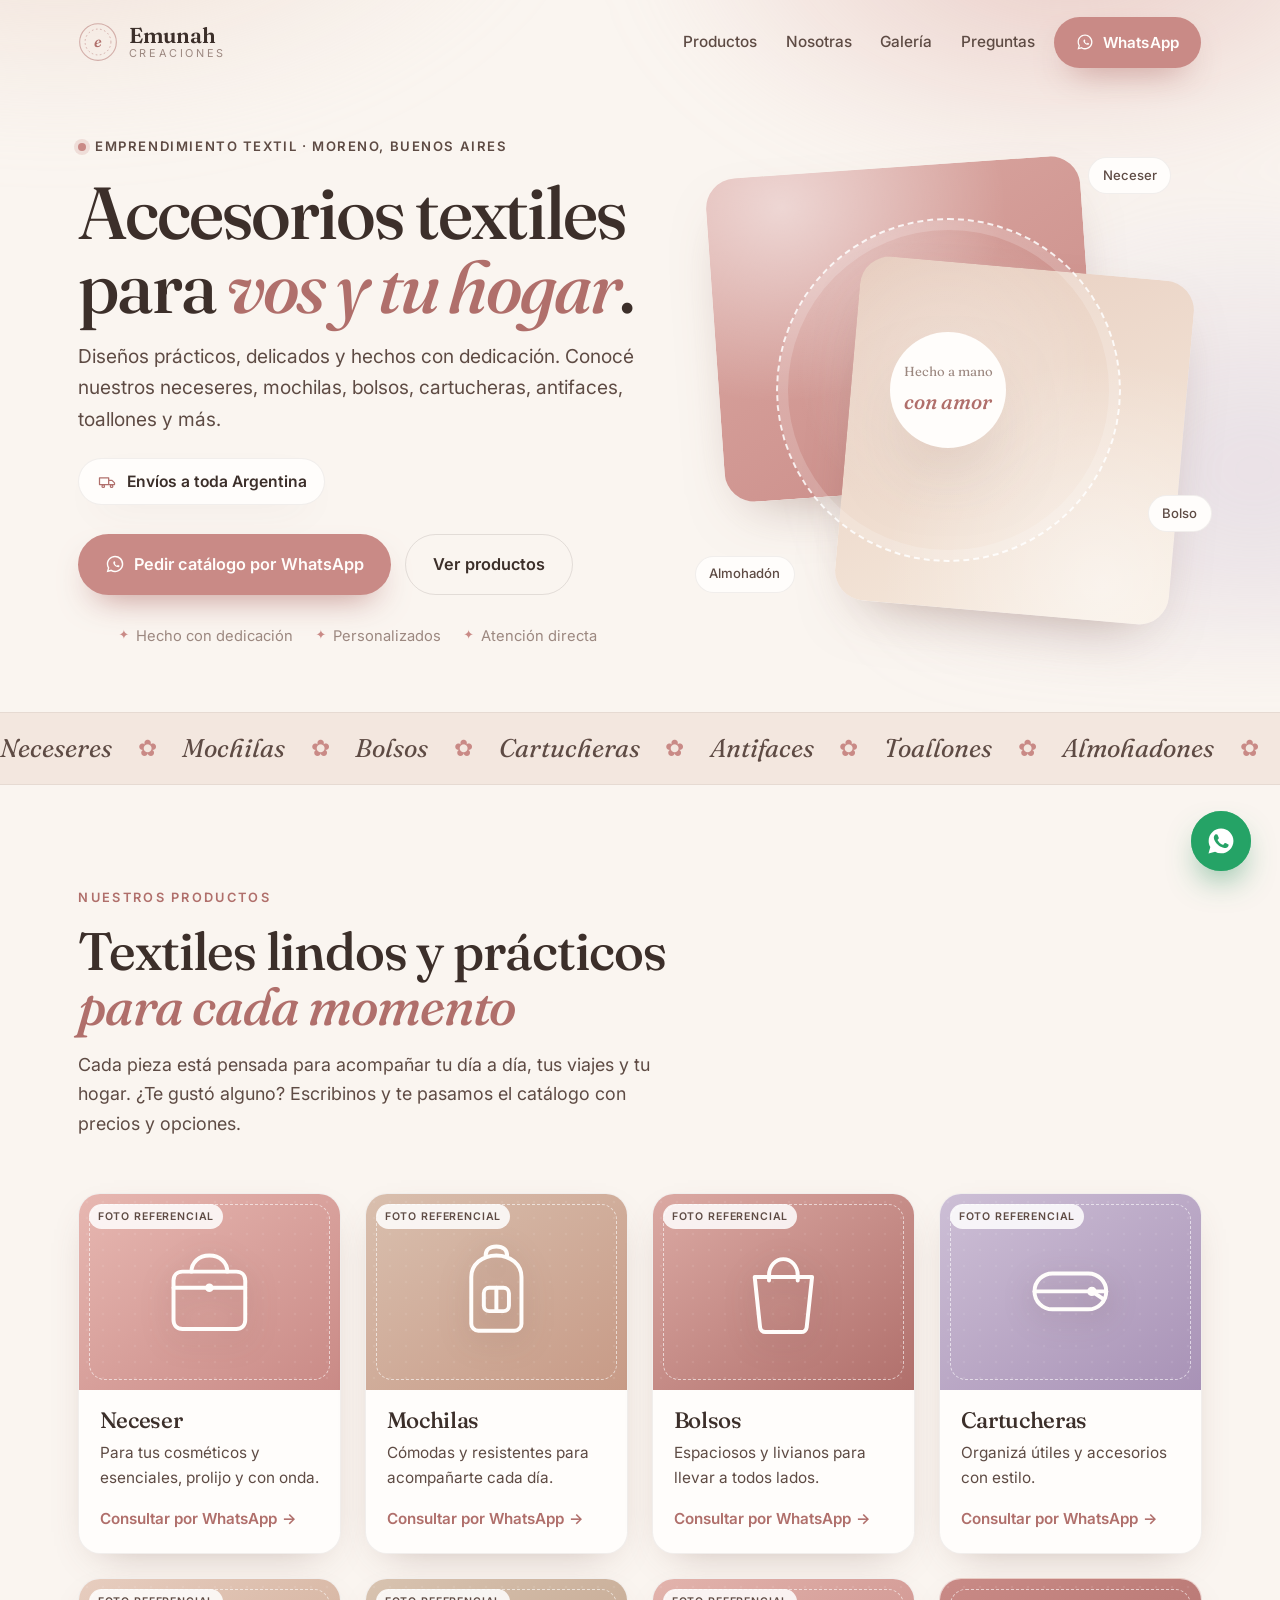
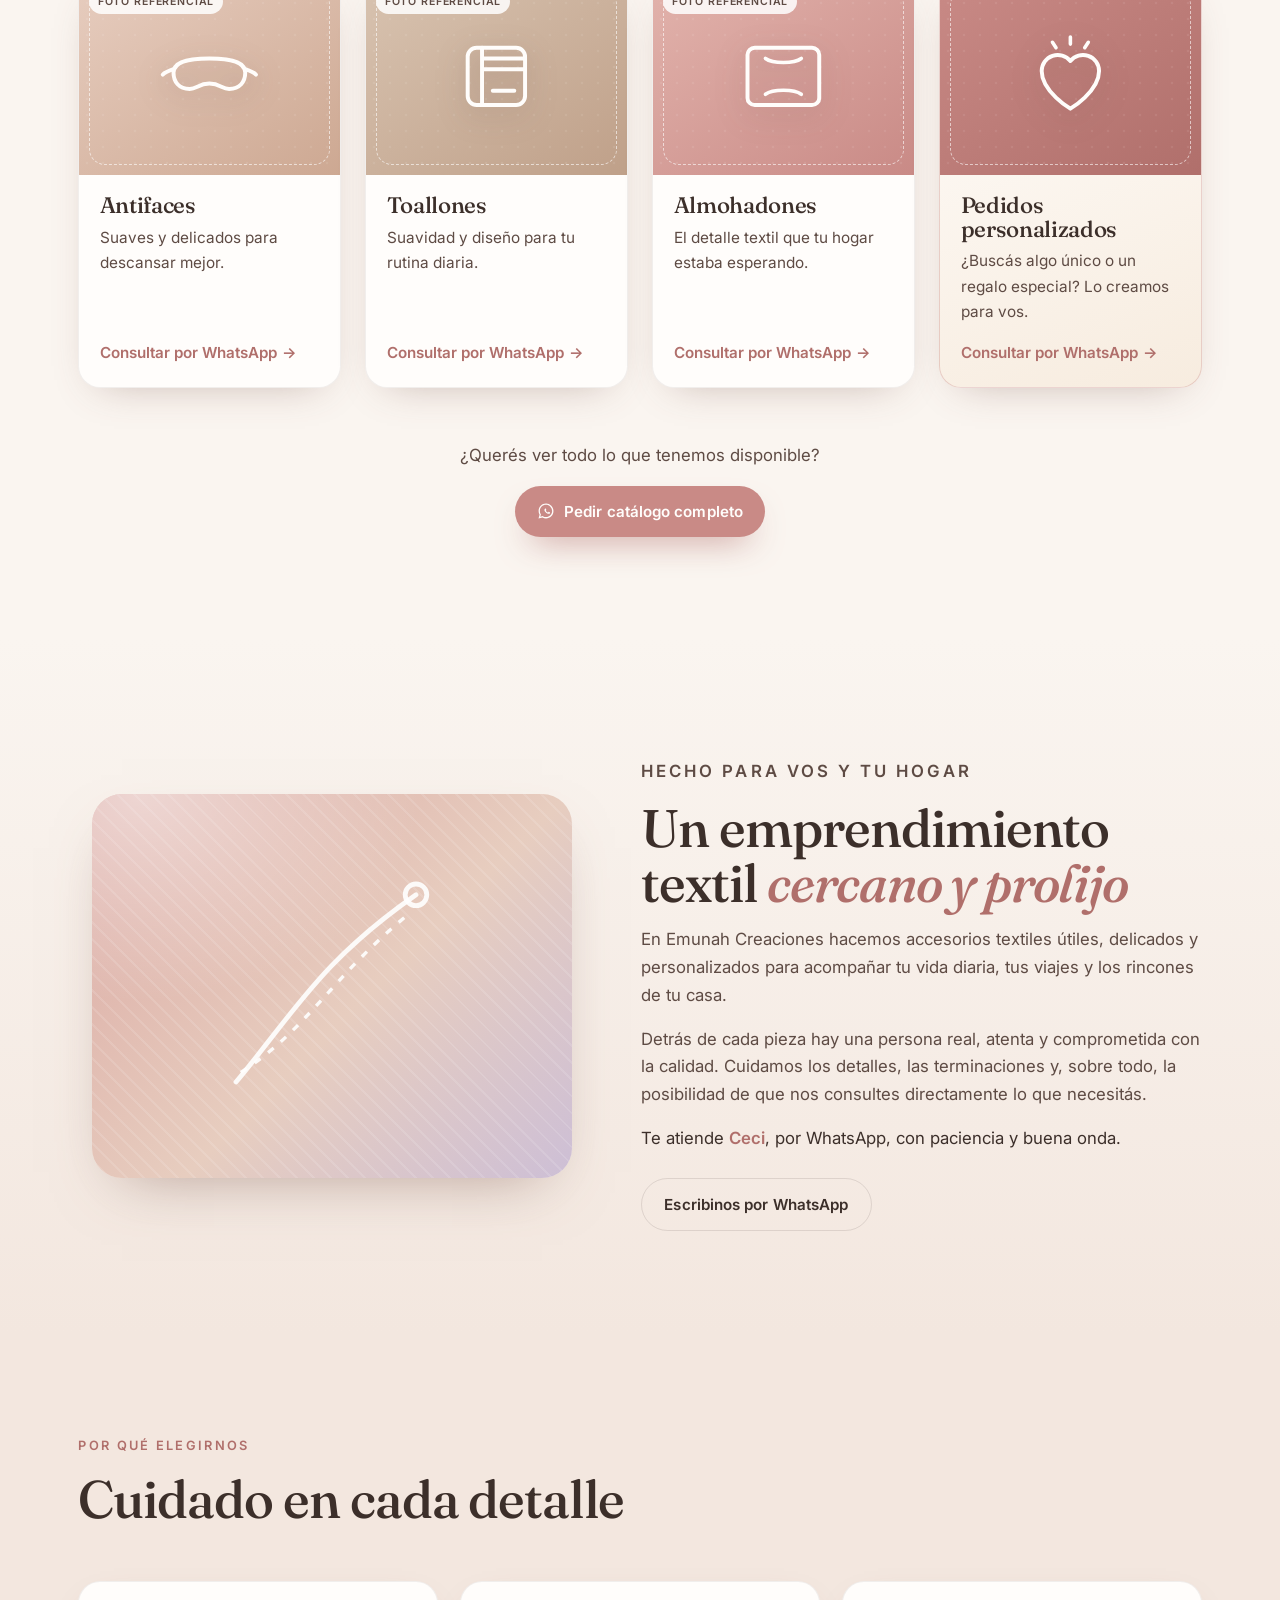
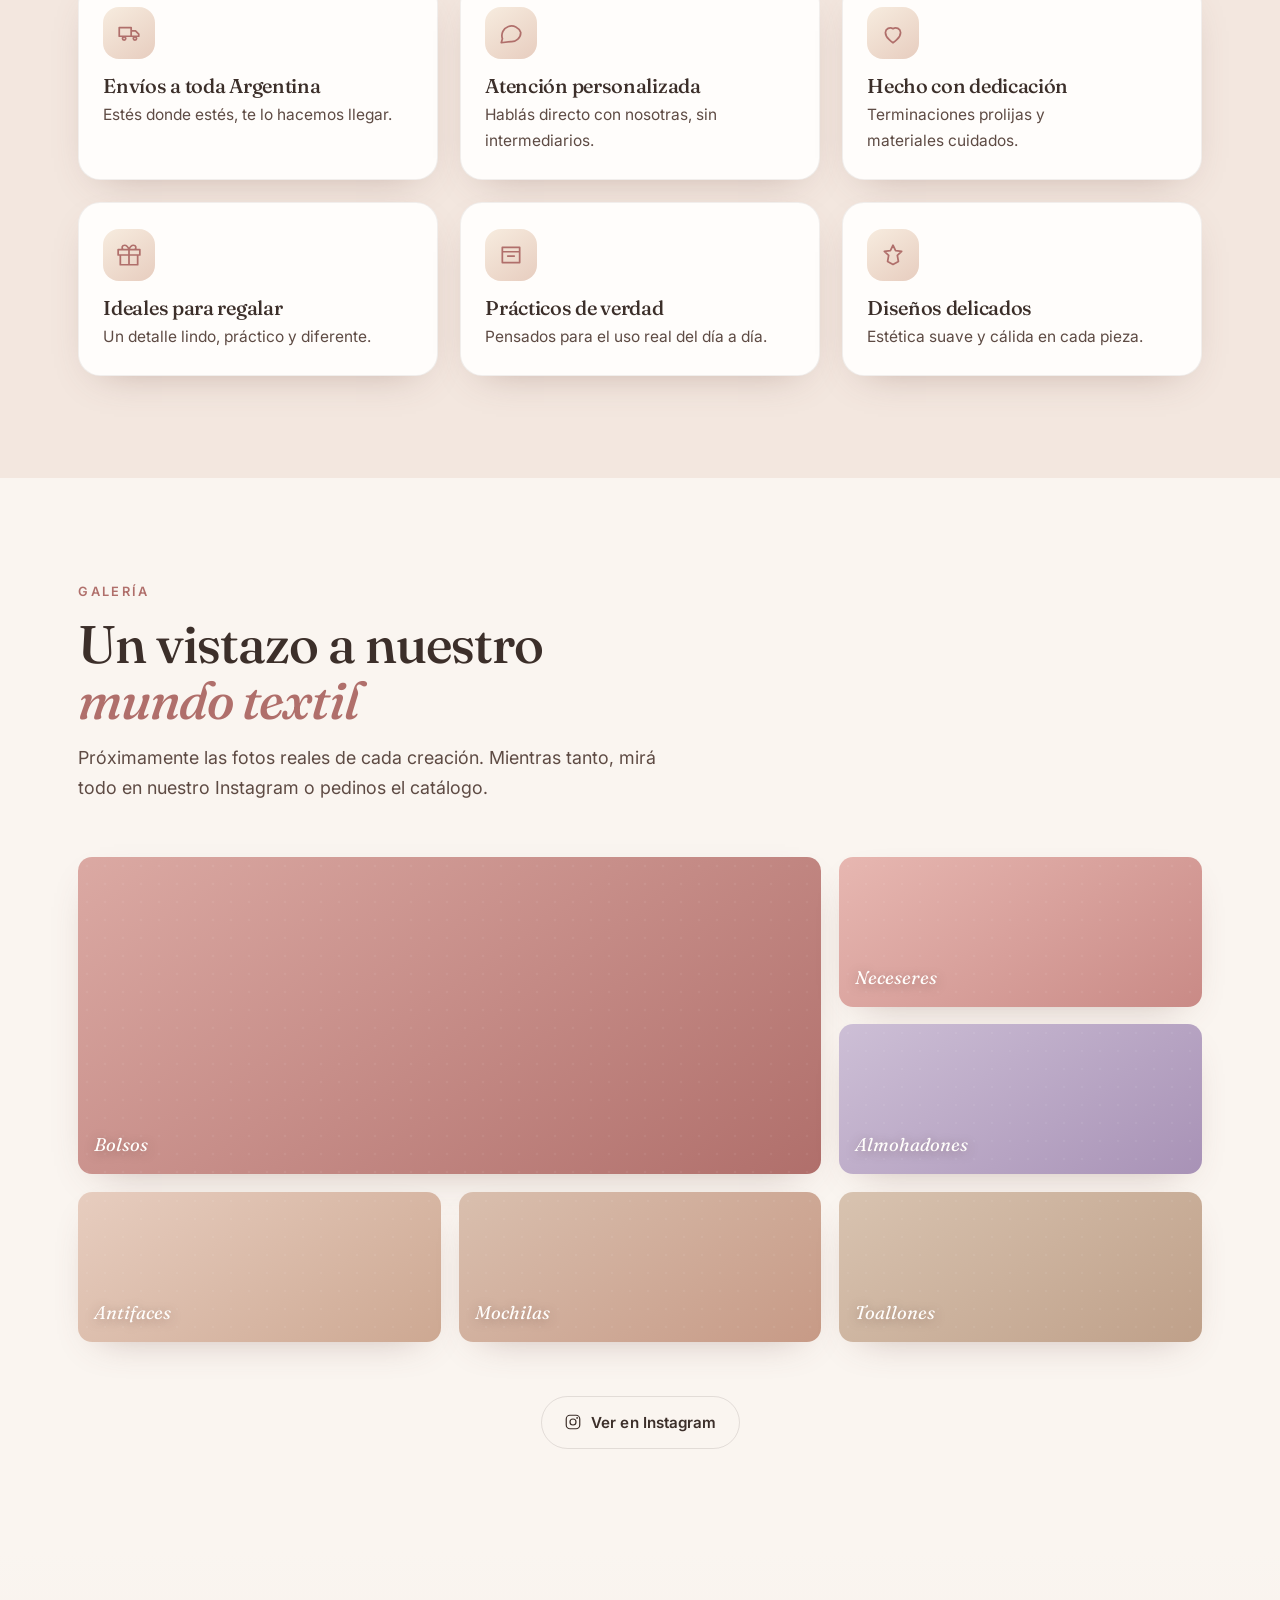
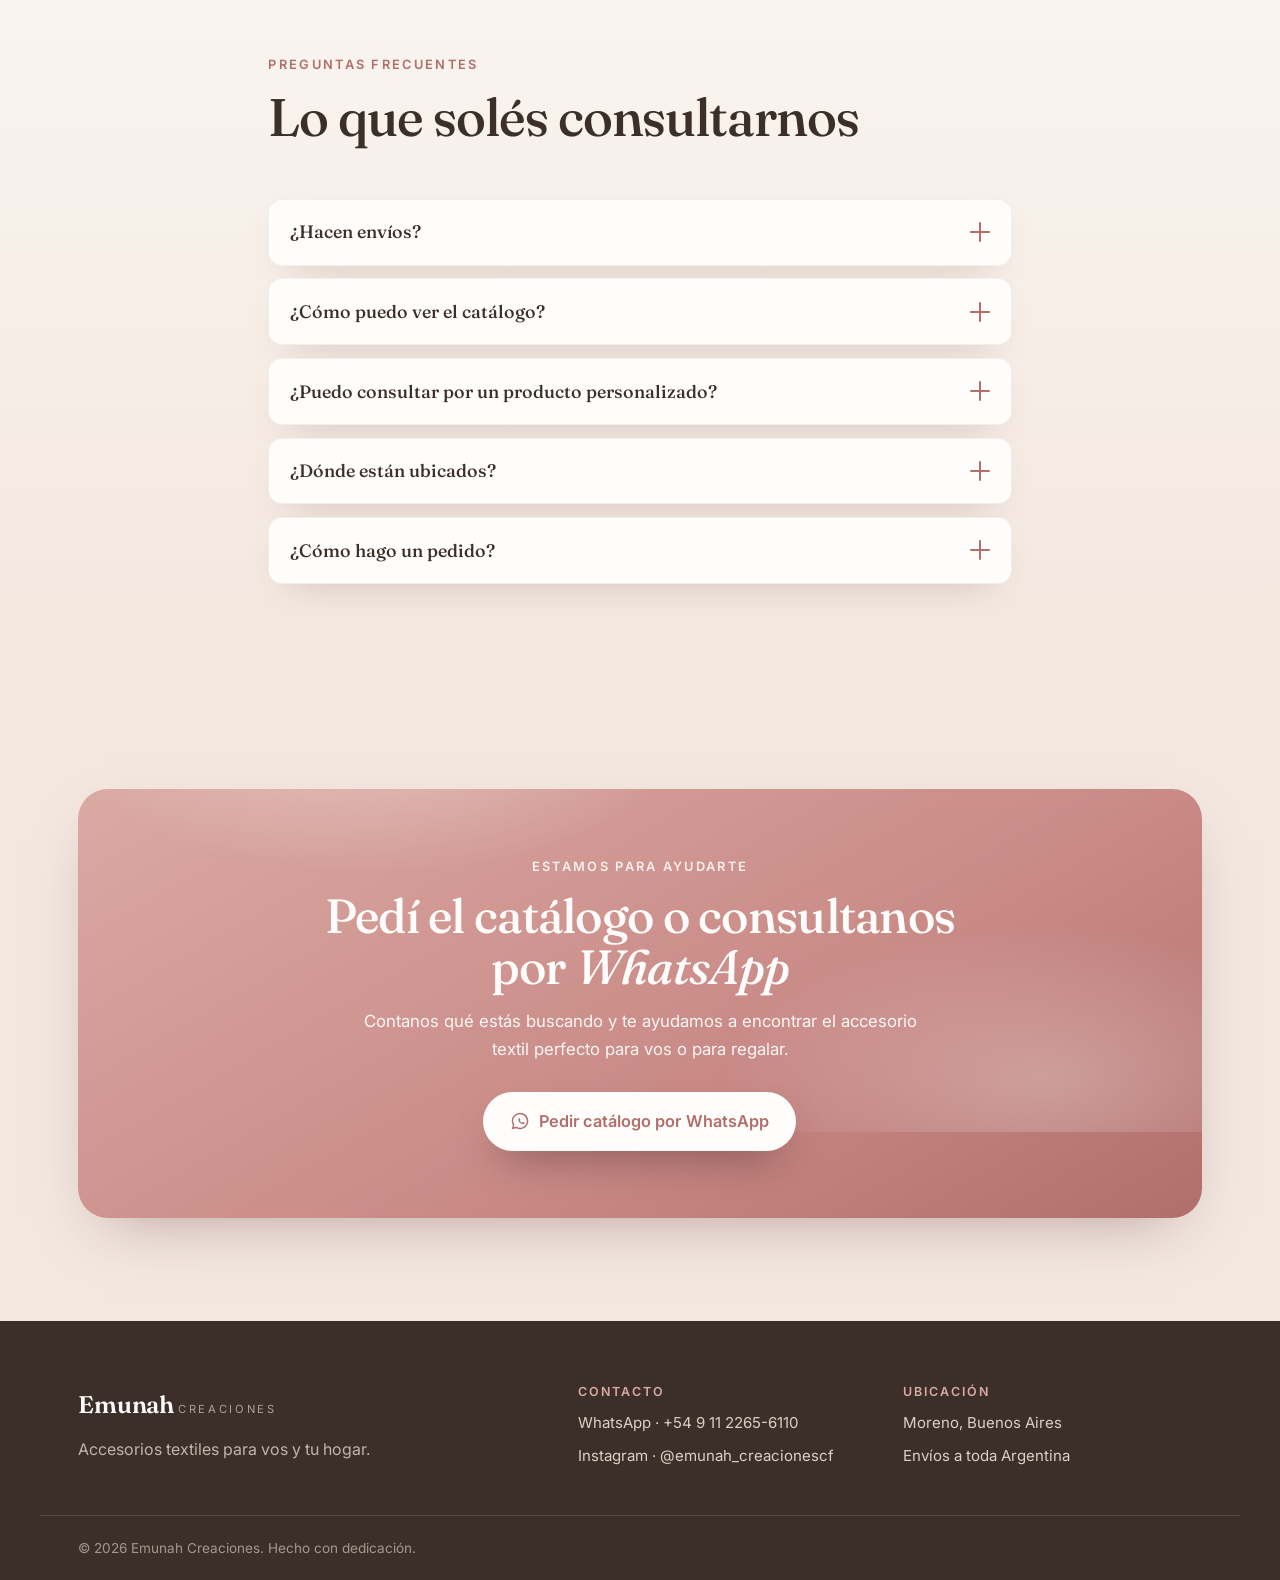
==== index.html @ 2969b976 "Add files via upload" ====
<!doctype html>
<html lang="es-AR">
<head>
  <meta charset="utf-8" />
  <meta name="viewport" content="width=device-width, initial-scale=1" />
  <title>Emunah Creaciones · Accesorios textiles para vos y tu hogar</title>
  <meta name="description" content="Accesorios textiles personalizados: neceser, mochilas, bolsos, cartucheras, antifaces, toallones y almohadones. Hechos con dedicación en Moreno, Buenos Aires. Envíos a toda Argentina. Pedí el catálogo por WhatsApp." />
  <meta name="theme-color" content="#faf5f0" />

  <!-- Open Graph -->
  <meta property="og:type" content="website" />
  <meta property="og:title" content="Emunah Creaciones · Accesorios textiles para vos y tu hogar" />
  <meta property="og:description" content="Productos textiles lindos, prácticos y personalizados. Envíos a toda Argentina. Consultanos por WhatsApp." />
  <meta property="og:locale" content="es_AR" />

  <link rel="icon" href="assets/favicon.svg" type="image/svg+xml" />

  <!-- Fonts -->
  <link rel="preconnect" href="https://fonts.googleapis.com" />
  <link rel="preconnect" href="https://fonts.gstatic.com" crossorigin />
  <link rel="stylesheet" href="https://fonts.googleapis.com/css2?family=Fraunces:ital,opsz,wght@0,9..144,400..600;1,9..144,400..600&family=Inter:wght@300;400;500;600&display=swap" />

  <link rel="stylesheet" href="styles.css?v=20260604" />

  <!-- Datos estructurados para SEO local -->
  <script type="application/ld+json">
  {
    "@context": "https://schema.org",
    "@type": "Store",
    "name": "Emunah Creaciones",
    "description": "Accesorios textiles personalizados: neceser, mochilas, bolsos, cartucheras, antifaces, toallones y almohadones.",
    "areaServed": "Argentina",
    "address": { "@type": "PostalAddress", "addressLocality": "Moreno", "addressRegion": "Buenos Aires", "addressCountry": "AR" },
    "telephone": "+54 9 11 2265-6110",
    "sameAs": ["https://www.instagram.com/emunah_creacionescf/"]
  }
  </script>
</head>
<body>
  <a class="skip-link" href="#productos">Saltar a productos</a>

  <!-- ============================= HEADER ============================= -->
  <header class="site-header" data-header>
    <div class="container header-inner">
      <a class="brand" href="#inicio" aria-label="Emunah Creaciones — inicio">
        <span class="brand-mark" aria-hidden="true">
          <!-- Espacio preparado para el logo. Por ahora, monograma tipográfico. -->
          <svg viewBox="0 0 48 48" width="40" height="40">
            <circle cx="24" cy="24" r="22" fill="none" stroke="currentColor" stroke-width="1.3" opacity="0.5"/>
            <circle cx="24" cy="24" r="15.5" fill="none" stroke="currentColor" stroke-width="0.9" stroke-dasharray="2 3" opacity="0.6"/>
            <text x="24" y="30" text-anchor="middle" font-family="Fraunces, serif" font-style="italic" font-size="19" font-weight="500" fill="currentColor">e</text>
          </svg>
        </span>
        <span class="brand-text">
          <span class="brand-name">Emunah</span>
          <span class="brand-sub">Creaciones</span>
        </span>
      </a>

      <nav class="nav" aria-label="Navegación principal">
        <a href="#productos">Productos</a>
        <a href="#nosotras">Nosotras</a>
        <a href="#galeria">Galería</a>
        <a href="#faq">Preguntas</a>
      </nav>

      <a class="btn btn-primary btn-wa header-cta" href="https://wa.me/5491122656110?text=Hola%20Emunah%2C%20quiero%20consultar%20por%20sus%20productos%20textiles" target="_blank" rel="noopener">
        <svg class="ico-wa" viewBox="0 0 24 24" width="18" height="18" aria-hidden="true"><path fill="currentColor" d="M12.04 2c-5.46 0-9.91 4.45-9.91 9.91 0 1.75.46 3.45 1.32 4.95L2 22l5.25-1.38a9.9 9.9 0 0 0 4.79 1.22h.004c5.46 0 9.91-4.45 9.91-9.91 0-2.65-1.03-5.14-2.9-7.01A9.82 9.82 0 0 0 12.04 2Zm0 1.8c2.17 0 4.21.85 5.75 2.38a8.08 8.08 0 0 1 2.38 5.74c0 4.48-3.65 8.12-8.13 8.12-1.48 0-2.93-.4-4.2-1.15l-.3-.18-3.12.82.83-3.04-.2-.31a8.05 8.05 0 0 1-1.24-4.3c0-4.48 3.64-8.12 8.12-8.12Zm4.7 11.46c.27-.16.46-.5.5-.78.05-.27.05-.5.03-.55-.04-.08-.16-.13-.34-.22-.18-.09-1.07-.53-1.24-.59-.16-.06-.29-.09-.41.09-.12.18-.47.59-.58.71-.1.12-.21.13-.39.04-.18-.09-.76-.28-1.45-.9-.54-.48-.9-1.07-1-1.25-.11-.18-.01-.28.08-.37.08-.08.18-.21.27-.32.09-.11.12-.18.18-.3.06-.12.03-.23-.01-.32-.05-.09-.41-.99-.56-1.36-.15-.36-.3-.31-.41-.31-.11-.01-.23-.01-.36-.01s-.32.05-.5.23c-.17.18-.65.64-.65 1.55 0 .91.67 1.79.76 1.91.09.12 1.31 2 3.18 2.81.44.19.79.3 1.06.39.45.14.85.12 1.17.07.36-.05 1.07-.44 1.22-.86.15-.42.15-.78.11-.86Z"/></svg>
        WhatsApp
      </a>

      <button class="nav-toggle" data-nav-toggle aria-label="Abrir menú" aria-expanded="false" aria-controls="mobile-menu">
        <span></span><span></span><span></span>
      </button>
    </div>

    <!-- Menú mobile -->
    <div class="mobile-menu" id="mobile-menu" data-mobile-menu hidden>
      <nav aria-label="Navegación móvil">
        <a href="#productos">Productos</a>
        <a href="#nosotras">Nosotras</a>
        <a href="#galeria">Galería</a>
        <a href="#faq">Preguntas frecuentes</a>
      </nav>
      <a class="btn btn-primary btn-wa" href="https://wa.me/5491122656110?text=Hola%20Emunah%2C%20quiero%20consultar%20por%20sus%20productos%20textiles" target="_blank" rel="noopener">Pedir catálogo por WhatsApp</a>
    </div>
  </header>

  <main id="inicio">
    <!-- ============================= HERO ============================= -->
    <section class="hero">
      <div class="hero-glow" aria-hidden="true"></div>
      <div class="container hero-inner">
        <div class="hero-copy reveal">
          <p class="kicker"><span class="kicker-dot" aria-hidden="true"></span>Emprendimiento textil · Moreno, Buenos Aires</p>
          <h1 class="hero-title">Accesorios textiles<br>para <em>vos y tu hogar</em>.</h1>
          <p class="hero-sub">Diseños prácticos, delicados y hechos con dedicación. Conocé nuestros neceseres, mochilas, bolsos, cartucheras, antifaces, toallones y más.</p>

          <p class="hero-ship">
            <svg viewBox="0 0 24 24" width="20" height="20" aria-hidden="true"><path fill="none" stroke="currentColor" stroke-width="1.5" stroke-linecap="round" stroke-linejoin="round" d="M3 7h11v8H3zM14 10h4l3 3v2h-7zM7.5 18.5A1.5 1.5 0 1 0 7.5 15.5a1.5 1.5 0 0 0 0 3ZM17.5 18.5a1.5 1.5 0 1 0 0-3 1.5 1.5 0 0 0 0 3Z"/></svg>
            <strong>Envíos a toda Argentina</strong>
          </p>

          <div class="hero-actions">
            <a class="btn btn-primary btn-lg btn-wa" href="https://wa.me/5491122656110?text=Hola%20Emunah%2C%20quiero%20consultar%20por%20sus%20productos%20textiles" target="_blank" rel="noopener">
              <svg class="ico-wa" viewBox="0 0 24 24" width="20" height="20" aria-hidden="true"><path fill="currentColor" d="M12.04 2c-5.46 0-9.91 4.45-9.91 9.91 0 1.75.46 3.45 1.32 4.95L2 22l5.25-1.38a9.9 9.9 0 0 0 4.79 1.22h.004c5.46 0 9.91-4.45 9.91-9.91 0-2.65-1.03-5.14-2.9-7.01A9.82 9.82 0 0 0 12.04 2Zm0 1.8c2.17 0 4.21.85 5.75 2.38a8.08 8.08 0 0 1 2.38 5.74c0 4.48-3.65 8.12-8.13 8.12-1.48 0-2.93-.4-4.2-1.15l-.3-.18-3.12.82.83-3.04-.2-.31a8.05 8.05 0 0 1-1.24-4.3c0-4.48 3.64-8.12 8.12-8.12Zm4.7 11.46c.27-.16.46-.5.5-.78.05-.27.05-.5.03-.55-.04-.08-.16-.13-.34-.22-.18-.09-1.07-.53-1.24-.59-.16-.06-.29-.09-.41.09-.12.18-.47.59-.58.71-.1.12-.21.13-.39.04-.18-.09-.76-.28-1.45-.9-.54-.48-.9-1.07-1-1.25-.11-.18-.01-.28.08-.37.08-.08.18-.21.27-.32.09-.11.12-.18.18-.3.06-.12.03-.23-.01-.32-.05-.09-.41-.99-.56-1.36-.15-.36-.3-.31-.41-.31-.11-.01-.23-.01-.36-.01s-.32.05-.5.23c-.17.18-.65.64-.65 1.55 0 .91.67 1.79.76 1.91.09.12 1.31 2 3.18 2.81.44.19.79.3 1.06.39.45.14.85.12 1.17.07.36-.05 1.07-.44 1.22-.86.15-.42.15-.78.11-.86Z"/></svg>
              Pedir catálogo por WhatsApp
            </a>
            <a class="btn btn-ghost btn-lg" href="#productos">Ver productos</a>
          </div>

          <ul class="hero-trust">
            <li>Hecho con dedicación</li>
            <li>Personalizados</li>
            <li>Atención directa</li>
          </ul>
        </div>

        <!-- Visual del hero: composición decorativa (placeholder elegante) -->
        <div class="hero-art reveal" aria-hidden="true">
          <div class="art-panel art-panel-a"></div>
          <div class="art-panel art-panel-b"></div>
          <div class="art-stitch"></div>
          <div class="art-badge">
            <span>Hecho a mano</span>
            <strong>con amor</strong>
          </div>
          <div class="art-chip chip-1">Neceser</div>
          <div class="art-chip chip-2">Almohadón</div>
          <div class="art-chip chip-3">Bolso</div>
        </div>
      </div>
    </section>

    <!-- ===================== MARQUEE ===================== -->
    <div class="marquee" aria-hidden="true">
      <div class="marquee-track" data-marquee>
        <span>Neceseres</span><span class="sep">✿</span>
        <span>Mochilas</span><span class="sep">✿</span>
        <span>Bolsos</span><span class="sep">✿</span>
        <span>Cartucheras</span><span class="sep">✿</span>
        <span>Antifaces</span><span class="sep">✿</span>
        <span>Toallones</span><span class="sep">✿</span>
        <span>Almohadones</span><span class="sep">✿</span>
        <span>Pedidos personalizados</span><span class="sep">✿</span>
      </div>
    </div>

    <!-- ============================= PRODUCTOS ============================= -->
    <section class="section products" id="productos">
      <div class="container">
        <header class="section-head reveal">
          <p class="eyebrow">Nuestros productos</p>
          <h2 class="section-title">Textiles lindos y prácticos<br><em>para cada momento</em></h2>
          <p class="section-lead">Cada pieza está pensada para acompañar tu día a día, tus viajes y tu hogar. ¿Te gustó alguno? Escribinos y te pasamos el catálogo con precios y opciones.</p>
        </header>

        <div class="product-grid" data-stagger>
          <!-- 1. Neceser -->
          <article class="card product" data-tilt>
            <div class="p-visual" data-variant="1">
              <span class="p-tag">Foto referencial</span>
              <svg class="p-icon" viewBox="0 0 64 64" aria-hidden="true"><path fill="none" stroke="currentColor" stroke-width="2.2" stroke-linecap="round" stroke-linejoin="round" d="M12 26c0-3 2-5 5-5h30c3 0 5 2 5 5v22c0 3-2 5-5 5H17c-3 0-5-2-5-5z"/><path fill="none" stroke="currentColor" stroke-width="2.2" stroke-linecap="round" d="M12 30h40"/><circle cx="32" cy="30" r="2.4" fill="currentColor"/><path fill="none" stroke="currentColor" stroke-width="2.2" stroke-linecap="round" d="M22 21c0-5 4-9 10-9s10 4 10 9"/></svg>
            </div>
            <div class="p-body">
              <h3>Neceser</h3>
              <p>Para tus cosméticos y esenciales, prolijo y con onda.</p>
              <a class="p-link" href="https://wa.me/5491122656110?text=Hola%20Emunah%2C%20quiero%20consultar%20por%20los%20neceseres" target="_blank" rel="noopener">Consultar por WhatsApp <span aria-hidden="true">→</span></a>
            </div>
          </article>

          <!-- 2. Mochilas -->
          <article class="card product" data-tilt>
            <div class="p-visual" data-variant="2">
              <span class="p-tag">Foto referencial</span>
              <svg class="p-icon" viewBox="0 0 64 64" aria-hidden="true"><path fill="none" stroke="currentColor" stroke-width="2.2" stroke-linejoin="round" d="M18 24c0-7 6-12 14-12s14 5 14 12v26a4 4 0 0 1-4 4H22a4 4 0 0 1-4-4z"/><path fill="none" stroke="currentColor" stroke-width="2.2" stroke-linecap="round" d="M26 12c0-3 2-5 6-5s6 2 6 5"/><rect x="25" y="30" width="14" height="13" rx="3" fill="none" stroke="currentColor" stroke-width="2.2"/><path fill="none" stroke="currentColor" stroke-width="2.2" stroke-linecap="round" d="M32 30v13"/></svg>
            </div>
            <div class="p-body">
              <h3>Mochilas</h3>
              <p>Cómodas y resistentes para acompañarte cada día.</p>
              <a class="p-link" href="https://wa.me/5491122656110?text=Hola%20Emunah%2C%20quiero%20consultar%20por%20las%20mochilas" target="_blank" rel="noopener">Consultar por WhatsApp <span aria-hidden="true">→</span></a>
            </div>
          </article>

          <!-- 3. Bolsos -->
          <article class="card product" data-tilt>
            <div class="p-visual" data-variant="3">
              <span class="p-tag">Foto referencial</span>
              <svg class="p-icon" viewBox="0 0 64 64" aria-hidden="true"><path fill="none" stroke="currentColor" stroke-width="2.2" stroke-linejoin="round" d="M16 24h32l-3 28a3 3 0 0 1-3 2.7H22a3 3 0 0 1-3-2.7z"/><path fill="none" stroke="currentColor" stroke-width="2.2" stroke-linecap="round" d="M24 26v-3c0-5 3.6-9 8-9s8 4 8 9v3"/></svg>
            </div>
            <div class="p-body">
              <h3>Bolsos</h3>
              <p>Espaciosos y livianos para llevar a todos lados.</p>
              <a class="p-link" href="https://wa.me/5491122656110?text=Hola%20Emunah%2C%20quiero%20consultar%20por%20los%20bolsos" target="_blank" rel="noopener">Consultar por WhatsApp <span aria-hidden="true">→</span></a>
            </div>
          </article>

          <!-- 4. Cartucheras -->
          <article class="card product" data-tilt>
            <div class="p-visual" data-variant="4">
              <span class="p-tag">Foto referencial</span>
              <svg class="p-icon" viewBox="0 0 64 64" aria-hidden="true"><rect x="12" y="22" width="40" height="20" rx="10" fill="none" stroke="currentColor" stroke-width="2.2"/><path fill="none" stroke="currentColor" stroke-width="2.2" stroke-linecap="round" d="M12 32h40"/><circle cx="44" cy="32" r="2.6" fill="currentColor"/><path fill="none" stroke="currentColor" stroke-width="2.2" stroke-linecap="round" d="M44 32l6 4"/></svg>
            </div>
            <div class="p-body">
              <h3>Cartucheras</h3>
              <p>Organizá útiles y accesorios con estilo.</p>
              <a class="p-link" href="https://wa.me/5491122656110?text=Hola%20Emunah%2C%20quiero%20consultar%20por%20las%20cartucheras" target="_blank" rel="noopener">Consultar por WhatsApp <span aria-hidden="true">→</span></a>
            </div>
          </article>

          <!-- 5. Antifaces -->
          <article class="card product" data-tilt>
            <div class="p-visual" data-variant="5">
              <span class="p-tag">Foto referencial</span>
              <svg class="p-icon" viewBox="0 0 64 64" aria-hidden="true"><path fill="none" stroke="currentColor" stroke-width="2.2" stroke-linejoin="round" d="M12 30c0-5 5-8 20-8s20 3 20 8-3 9-9 9c-4 0-5-3-11-3s-7 3-11 3c-6 0-9-4-9-9z"/><path fill="none" stroke="currentColor" stroke-width="2.2" stroke-linecap="round" d="M12 28c-3 1-5 2-6 3M52 28c3 1 5 2 6 3"/></svg>
            </div>
            <div class="p-body">
              <h3>Antifaces</h3>
              <p>Suaves y delicados para descansar mejor.</p>
              <a class="p-link" href="https://wa.me/5491122656110?text=Hola%20Emunah%2C%20quiero%20consultar%20por%20los%20antifaces" target="_blank" rel="noopener">Consultar por WhatsApp <span aria-hidden="true">→</span></a>
            </div>
          </article>

          <!-- 6. Toallones -->
          <article class="card product" data-tilt>
            <div class="p-visual" data-variant="6">
              <span class="p-tag">Foto referencial</span>
              <svg class="p-icon" viewBox="0 0 64 64" aria-hidden="true"><rect x="16" y="16" width="32" height="32" rx="5" fill="none" stroke="currentColor" stroke-width="2.2"/><path fill="none" stroke="currentColor" stroke-width="2.2" stroke-linecap="round" d="M24 16v32M24 22h24M24 28h24"/><path fill="none" stroke="currentColor" stroke-width="2.2" stroke-linecap="round" d="M30 40h12"/></svg>
            </div>
            <div class="p-body">
              <h3>Toallones</h3>
              <p>Suavidad y diseño para tu rutina diaria.</p>
              <a class="p-link" href="https://wa.me/5491122656110?text=Hola%20Emunah%2C%20quiero%20consultar%20por%20los%20toallones" target="_blank" rel="noopener">Consultar por WhatsApp <span aria-hidden="true">→</span></a>
            </div>
          </article>

          <!-- 7. Almohadones -->
          <article class="card product" data-tilt>
            <div class="p-visual" data-variant="7">
              <span class="p-tag">Foto referencial</span>
              <svg class="p-icon" viewBox="0 0 64 64" aria-hidden="true"><path fill="none" stroke="currentColor" stroke-width="2.2" stroke-linejoin="round" d="M16 16h32a4 4 0 0 1 4 4v24a4 4 0 0 1-4 4H16a4 4 0 0 1-4-4V20a4 4 0 0 1 4-4z"/><path fill="none" stroke="currentColor" stroke-width="2" stroke-linecap="round" d="M22 22c4 3 16 3 20 0M22 42c4-3 16-3 20 0"/></svg>
            </div>
            <div class="p-body">
              <h3>Almohadones</h3>
              <p>El detalle textil que tu hogar estaba esperando.</p>
              <a class="p-link" href="https://wa.me/5491122656110?text=Hola%20Emunah%2C%20quiero%20consultar%20por%20los%20almohadones" target="_blank" rel="noopener">Consultar por WhatsApp <span aria-hidden="true">→</span></a>
            </div>
          </article>

          <!-- 8. Personalizados -->
          <article class="card product card-feature" data-tilt>
            <div class="p-visual" data-variant="8">
              <svg class="p-icon" viewBox="0 0 64 64" aria-hidden="true"><path fill="none" stroke="currentColor" stroke-width="2.2" stroke-linecap="round" stroke-linejoin="round" d="M32 50s-16-9.5-16-21a9 9 0 0 1 16-5.6A9 9 0 0 1 48 29c0 11.5-16 21-16 21z"/><path fill="none" stroke="currentColor" stroke-width="2" stroke-linecap="round" d="M32 14v-4M24 16l-2-3M40 16l2-3"/></svg>
            </div>
            <div class="p-body">
              <h3>Pedidos personalizados</h3>
              <p>¿Buscás algo único o un regalo especial? Lo creamos para vos.</p>
              <a class="p-link" href="https://wa.me/5491122656110?text=Hola%20Emunah%2C%20quiero%20consultar%20por%20un%20pedido%20personalizado" target="_blank" rel="noopener">Consultar por WhatsApp <span aria-hidden="true">→</span></a>
            </div>
          </article>
        </div>

        <div class="section-cta reveal">
          <p>¿Querés ver todo lo que tenemos disponible?</p>
          <a class="btn btn-primary btn-wa" href="https://wa.me/5491122656110?text=Hola%20Emunah%2C%20quiero%20pedir%20el%20cat%C3%A1logo%20completo" target="_blank" rel="noopener">
            <svg class="ico-wa" viewBox="0 0 24 24" width="18" height="18" aria-hidden="true"><path fill="currentColor" d="M12.04 2c-5.46 0-9.91 4.45-9.91 9.91 0 1.75.46 3.45 1.32 4.95L2 22l5.25-1.38a9.9 9.9 0 0 0 4.79 1.22h.004c5.46 0 9.91-4.45 9.91-9.91 0-2.65-1.03-5.14-2.9-7.01A9.82 9.82 0 0 0 12.04 2Zm0 1.8c2.17 0 4.21.85 5.75 2.38a8.08 8.08 0 0 1 2.38 5.74c0 4.48-3.65 8.12-8.13 8.12-1.48 0-2.93-.4-4.2-1.15l-.3-.18-3.12.82.83-3.04-.2-.31a8.05 8.05 0 0 1-1.24-4.3c0-4.48 3.64-8.12 8.12-8.12Zm4.7 11.46c.27-.16.46-.5.5-.78.05-.27.05-.5.03-.55-.04-.08-.16-.13-.34-.22-.18-.09-1.07-.53-1.24-.59-.16-.06-.29-.09-.41.09-.12.18-.47.59-.58.71-.1.12-.21.13-.39.04-.18-.09-.76-.28-1.45-.9-.54-.48-.9-1.07-1-1.25-.11-.18-.01-.28.08-.37.08-.08.18-.21.27-.32.09-.11.12-.18.18-.3.06-.12.03-.23-.01-.32-.05-.09-.41-.99-.56-1.36-.15-.36-.3-.31-.41-.31-.11-.01-.23-.01-.36-.01s-.32.05-.5.23c-.17.18-.65.64-.65 1.55 0 .91.67 1.79.76 1.91.09.12 1.31 2 3.18 2.81.44.19.79.3 1.06.39.45.14.85.12 1.17.07.36-.05 1.07-.44 1.22-.86.15-.42.15-.78.11-.86Z"/></svg>
            Pedir catálogo completo
          </a>
        </div>
      </div>
    </section>

    <!-- ============================= NOSOTRAS ============================= -->
    <section class="section about" id="nosotras">
      <div class="container about-inner">
        <div class="about-art reveal" aria-hidden="true">
          <div class="about-frame">
            <div class="about-fabric"></div>
            <svg class="about-needle" viewBox="0 0 120 120"><path fill="none" stroke="currentColor" stroke-width="2" stroke-linecap="round" d="M20 100 C 45 70, 55 50, 95 22"/><circle cx="95" cy="22" r="4.5" fill="none" stroke="currentColor" stroke-width="2"/><path fill="none" stroke="currentColor" stroke-width="1.4" stroke-dasharray="3 4" d="M22 96 C 50 78, 60 56, 92 30"/></svg>
          </div>
        </div>
        <div class="about-copy reveal">
          <p class="eyebrow">Hecho para vos y tu hogar</p>
          <h2 class="section-title">Un emprendimiento textil <em>cercano y prolijo</em></h2>
          <p>En Emunah Creaciones hacemos accesorios textiles útiles, delicados y personalizados para acompañar tu vida diaria, tus viajes y los rincones de tu casa.</p>
          <p>Detrás de cada pieza hay una persona real, atenta y comprometida con la calidad. Cuidamos los detalles, las terminaciones y, sobre todo, la posibilidad de que nos consultes directamente lo que necesitás.</p>
          <p class="about-sign">Te atiende <strong>Ceci</strong>, por WhatsApp, con paciencia y buena onda.</p>
          <a class="btn btn-ghost btn-wa" href="https://wa.me/5491122656110?text=Hola%20Emunah%2C%20quiero%20hacer%20una%20consulta" target="_blank" rel="noopener">Escribinos por WhatsApp</a>
        </div>
      </div>
    </section>

    <!-- ============================= BENEFICIOS ============================= -->
    <section class="section benefits">
      <div class="container">
        <header class="section-head reveal">
          <p class="eyebrow">Por qué elegirnos</p>
          <h2 class="section-title">Cuidado en cada detalle</h2>
        </header>
        <div class="benefit-grid" data-stagger>
          <div class="benefit reveal">
            <span class="b-ico" aria-hidden="true"><svg viewBox="0 0 24 24" width="26" height="26"><path fill="none" stroke="currentColor" stroke-width="1.6" stroke-linecap="round" stroke-linejoin="round" d="M3 7h11v8H3zM14 10h4l3 3v2h-7zM7.5 18.5A1.5 1.5 0 1 0 7.5 15.5a1.5 1.5 0 0 0 0 3ZM17.5 18.5a1.5 1.5 0 1 0 0-3 1.5 1.5 0 0 0 0 3Z"/></svg></span>
            <h3>Envíos a toda Argentina</h3>
            <p>Estés donde estés, te lo hacemos llegar.</p>
          </div>
          <div class="benefit reveal">
            <span class="b-ico" aria-hidden="true"><svg viewBox="0 0 24 24" width="26" height="26"><path fill="none" stroke="currentColor" stroke-width="1.6" stroke-linecap="round" stroke-linejoin="round" d="M21 11.5a8.4 8.4 0 0 1-9 8.4L3 21l1.1-3.6A8.5 8.5 0 1 1 21 11.5z"/></svg></span>
            <h3>Atención personalizada</h3>
            <p>Hablás directo con nosotras, sin intermediarios.</p>
          </div>
          <div class="benefit reveal">
            <span class="b-ico" aria-hidden="true"><svg viewBox="0 0 24 24" width="26" height="26"><path fill="none" stroke="currentColor" stroke-width="1.6" stroke-linecap="round" stroke-linejoin="round" d="M12 21s-7-4.3-7-9.5A4.5 4.5 0 0 1 12 8a4.5 4.5 0 0 1 7 3.5C19 16.7 12 21 12 21z"/></svg></span>
            <h3>Hecho con dedicación</h3>
            <p>Terminaciones prolijas y materiales cuidados.</p>
          </div>
          <div class="benefit reveal">
            <span class="b-ico" aria-hidden="true"><svg viewBox="0 0 24 24" width="26" height="26"><path fill="none" stroke="currentColor" stroke-width="1.6" stroke-linecap="round" stroke-linejoin="round" d="M20 12v9H4v-9M2 7h20v5H2zM12 21V7M12 7S10.5 3 8 3 5 5.5 6.5 7M12 7s1.5-4 4-4 3 2.5 1.5 4"/></svg></span>
            <h3>Ideales para regalar</h3>
            <p>Un detalle lindo, práctico y diferente.</p>
          </div>
          <div class="benefit reveal">
            <span class="b-ico" aria-hidden="true"><svg viewBox="0 0 24 24" width="26" height="26"><path fill="none" stroke="currentColor" stroke-width="1.6" stroke-linecap="round" stroke-linejoin="round" d="M4 5h16v14H4zM4 9h16M9 13h6"/></svg></span>
            <h3>Prácticos de verdad</h3>
            <p>Pensados para el uso real del día a día.</p>
          </div>
          <div class="benefit reveal">
            <span class="b-ico" aria-hidden="true"><svg viewBox="0 0 24 24" width="26" height="26"><path fill="none" stroke="currentColor" stroke-width="1.6" stroke-linecap="round" stroke-linejoin="round" d="M12 3l2.4 5 5.6.6-4 3.8 1 5.6L12 20.7 7 18l1-5.6-4-3.8 5.6-.6z"/></svg></span>
            <h3>Diseños delicados</h3>
            <p>Estética suave y cálida en cada pieza.</p>
          </div>
        </div>
      </div>
    </section>

    <!-- ============================= GALERÍA ============================= -->
    <section class="section gallery" id="galeria">
      <div class="container">
        <header class="section-head reveal">
          <p class="eyebrow">Galería</p>
          <h2 class="section-title">Un vistazo a nuestro <em>mundo textil</em></h2>
          <p class="section-lead">Próximamente las fotos reales de cada creación. Mientras tanto, mirá todo en nuestro Instagram o pedinos el catálogo.</p>
        </header>
        <div class="gallery-grid" data-stagger aria-hidden="true">
          <div class="g-item g-a reveal" data-variant="3"><span>Bolsos</span></div>
          <div class="g-item g-b reveal" data-variant="1"><span>Neceseres</span></div>
          <div class="g-item g-c reveal" data-variant="7"><span>Almohadones</span></div>
          <div class="g-item g-d reveal" data-variant="5"><span>Antifaces</span></div>
          <div class="g-item g-e reveal" data-variant="2"><span>Mochilas</span></div>
          <div class="g-item g-f reveal" data-variant="6"><span>Toallones</span></div>
        </div>
        <div class="section-cta reveal">
          <a class="btn btn-ghost" href="https://www.instagram.com/emunah_creacionescf/" target="_blank" rel="noopener">
            <svg viewBox="0 0 24 24" width="18" height="18" aria-hidden="true"><rect x="3" y="3" width="18" height="18" rx="5" fill="none" stroke="currentColor" stroke-width="1.6"/><circle cx="12" cy="12" r="4" fill="none" stroke="currentColor" stroke-width="1.6"/><circle cx="17.5" cy="6.5" r="1.2" fill="currentColor"/></svg>
            Ver en Instagram
          </a>
        </div>
      </div>
    </section>

    <!-- ============================= FAQ ============================= -->
    <section class="section faq" id="faq">
      <div class="container faq-inner">
        <header class="section-head reveal">
          <p class="eyebrow">Preguntas frecuentes</p>
          <h2 class="section-title">Lo que solés consultarnos</h2>
        </header>
        <div class="faq-list reveal" data-faq>
          <details class="faq-item">
            <summary><span>¿Hacen envíos?</span><span class="faq-mark" aria-hidden="true"></span></summary>
            <div class="faq-answer"><p>Sí, hacemos envíos a toda Argentina. Escribinos por WhatsApp y coordinamos el envío hasta tu domicilio.</p></div>
          </details>
          <details class="faq-item">
            <summary><span>¿Cómo puedo ver el catálogo?</span><span class="faq-mark" aria-hidden="true"></span></summary>
            <div class="faq-answer"><p>Podés pedirlo directamente por WhatsApp y te lo enviamos con los productos disponibles, opciones y precios.</p></div>
          </details>
          <details class="faq-item">
            <summary><span>¿Puedo consultar por un producto personalizado?</span><span class="faq-mark" aria-hidden="true"></span></summary>
            <div class="faq-answer"><p>¡Sí! Podés escribirnos por WhatsApp para consultar disponibilidad, colores y opciones. Nos encanta crear pedidos especiales.</p></div>
          </details>
          <details class="faq-item">
            <summary><span>¿Dónde están ubicados?</span><span class="faq-mark" aria-hidden="true"></span></summary>
            <div class="faq-answer"><p>Estamos en Moreno, Buenos Aires. Trabajamos principalmente con envíos, así que no necesitás acercarte: te lo mandamos a donde estés.</p></div>
          </details>
          <details class="faq-item">
            <summary><span>¿Cómo hago un pedido?</span><span class="faq-mark" aria-hidden="true"></span></summary>
            <div class="faq-answer"><p>Muy fácil: tocá el botón de WhatsApp y escribinos por el producto que te interesa. Te ayudamos a elegir y coordinamos todo por ahí.</p></div>
          </details>
        </div>
      </div>
    </section>

    <!-- ============================= CTA FINAL ============================= -->
    <section class="section final-cta">
      <div class="container">
        <div class="cta-card reveal">
          <div class="cta-glow" aria-hidden="true"></div>
          <p class="eyebrow">Estamos para ayudarte</p>
          <h2 class="cta-title">Pedí el catálogo o consultanos<br>por <em>WhatsApp</em></h2>
          <p class="cta-sub">Contanos qué estás buscando y te ayudamos a encontrar el accesorio textil perfecto para vos o para regalar.</p>
          <a class="btn btn-primary btn-lg btn-wa" href="https://wa.me/5491122656110?text=Hola%20Emunah%2C%20quiero%20consultar%20por%20sus%20productos%20textiles" target="_blank" rel="noopener">
            <svg class="ico-wa" viewBox="0 0 24 24" width="20" height="20" aria-hidden="true"><path fill="currentColor" d="M12.04 2c-5.46 0-9.91 4.45-9.91 9.91 0 1.75.46 3.45 1.32 4.95L2 22l5.25-1.38a9.9 9.9 0 0 0 4.79 1.22h.004c5.46 0 9.91-4.45 9.91-9.91 0-2.65-1.03-5.14-2.9-7.01A9.82 9.82 0 0 0 12.04 2Zm0 1.8c2.17 0 4.21.85 5.75 2.38a8.08 8.08 0 0 1 2.38 5.74c0 4.48-3.65 8.12-8.13 8.12-1.48 0-2.93-.4-4.2-1.15l-.3-.18-3.12.82.83-3.04-.2-.31a8.05 8.05 0 0 1-1.24-4.3c0-4.48 3.64-8.12 8.12-8.12Zm4.7 11.46c.27-.16.46-.5.5-.78.05-.27.05-.5.03-.55-.04-.08-.16-.13-.34-.22-.18-.09-1.07-.53-1.24-.59-.16-.06-.29-.09-.41.09-.12.18-.47.59-.58.71-.1.12-.21.13-.39.04-.18-.09-.76-.28-1.45-.9-.54-.48-.9-1.07-1-1.25-.11-.18-.01-.28.08-.37.08-.08.18-.21.27-.32.09-.11.12-.18.18-.3.06-.12.03-.23-.01-.32-.05-.09-.41-.99-.56-1.36-.15-.36-.3-.31-.41-.31-.11-.01-.23-.01-.36-.01s-.32.05-.5.23c-.17.18-.65.64-.65 1.55 0 .91.67 1.79.76 1.91.09.12 1.31 2 3.18 2.81.44.19.79.3 1.06.39.45.14.85.12 1.17.07.36-.05 1.07-.44 1.22-.86.15-.42.15-.78.11-.86Z"/></svg>
            Pedir catálogo por WhatsApp
          </a>
        </div>
      </div>
    </section>
  </main>

  <!-- ============================= FOOTER ============================= -->
  <footer class="site-footer">
    <div class="container footer-inner">
      <div class="footer-brand">
        <span class="brand-name">Emunah</span> <span class="brand-sub">Creaciones</span>
        <p class="footer-tag">Accesorios textiles para vos y tu hogar.</p>
      </div>
      <div class="footer-cols">
        <div class="footer-col">
          <h4>Contacto</h4>
          <a class="footer-link" href="https://wa.me/5491122656110?text=Hola%20Emunah%2C%20quiero%20consultar%20por%20sus%20productos%20textiles" target="_blank" rel="noopener">WhatsApp · +54 9 11 2265-6110</a>
          <a class="footer-link" href="https://www.instagram.com/emunah_creacionescf/" target="_blank" rel="noopener">Instagram · @emunah_creacionescf</a>
        </div>
        <div class="footer-col">
          <h4>Ubicación</h4>
          <p class="footer-link">Moreno, Buenos Aires</p>
          <p class="footer-link">Envíos a toda Argentina</p>
        </div>
      </div>
    </div>
    <div class="container footer-bottom">
      <p>© <span data-year>2026</span> Emunah Creaciones. Hecho con dedicación.</p>
    </div>
  </footer>

  <!-- ============================= WHATSAPP FLOTANTE ============================= -->
  <a class="wa-float" href="https://wa.me/5491122656110?text=Hola%20Emunah%2C%20quiero%20consultar%20por%20sus%20productos%20textiles" target="_blank" rel="noopener" aria-label="Consultar por WhatsApp">
    <span class="wa-float-ring" aria-hidden="true"></span>
    <svg viewBox="0 0 24 24" width="30" height="30" aria-hidden="true"><path fill="currentColor" d="M12.04 2c-5.46 0-9.91 4.45-9.91 9.91 0 1.75.46 3.45 1.32 4.95L2 22l5.25-1.38a9.9 9.9 0 0 0 4.79 1.22h.004c5.46 0 9.91-4.45 9.91-9.91 0-2.65-1.03-5.14-2.9-7.01A9.82 9.82 0 0 0 12.04 2Zm5.79 14.18c-.24.69-1.41 1.32-1.95 1.4-.5.07-1.13.1-1.83-.11-.42-.13-.96-.31-1.65-.61-2.9-1.25-4.8-4.17-4.94-4.36-.15-.19-1.19-1.58-1.19-3.01 0-1.43.75-2.14 1.02-2.43.27-.29.58-.36.78-.36.19 0 .39 0 .56.01.18.01.42-.07.66.5.24.59.83 2.02.9 2.17.07.15.12.32.02.51-.1.19-.15.31-.29.48-.15.17-.31.39-.44.52-.15.15-.3.31-.13.6.17.29.76 1.25 1.62 2.02 1.12.99 2.06 1.3 2.35 1.45.29.15.46.12.63-.07.17-.19.73-.85.92-1.14.19-.29.39-.24.66-.14.27.1 1.69.8 1.98.94.29.15.48.22.55.34.07.12.07.69-.17 1.38Z"/></svg>
  </a>

  <!-- Scripts -->
  <script defer src="lib/gsap.min.js"></script>
  <script defer src="lib/ScrollTrigger.min.js"></script>
  <script defer src="lib/manifest.js"></script>
  <script defer src="main.js?v=20260604"></script>
</body>
</html>
---- styles.css ----
/* =============================================================
   EMUNAH CREACIONES — Editorial Light Cream (paleta rosa/nude)
   ============================================================= */

/* =============================================================
   1. Tokens
   ============================================================= */
:root {
  /* Fondos cálidos */
  --bg:        #faf5f0;   /* blanco cálido */
  --bg-2:      #f3e7df;   /* beige */
  --bg-3:      #efddd4;   /* nude suave */
  --paper:     #fffdfb;

  /* Tinta cálida (nunca negro puro) */
  --ink:       #3c2f2a;
  --ink-soft:  #5e4b44;
  --ink-mute:  #9c8880;
  --cream:     #fffdfb;

  /* Acentos */
  --rosa:      #c98a86;   /* rosa viejo — acento principal */
  --rosa-2:    #dba9a3;   /* rosa claro */
  --rosa-deep: #b06f6b;   /* rosa profundo para hover */
  --nude:      #e7cdbf;
  --lavanda:   #cdbfd6;   /* detalle */
  --crema:     #f7ecdf;

  /* WhatsApp */
  --wa:        #25a366;
  --wa-deep:   #1d8a55;

  --line:      rgba(60, 47, 42, 0.12);
  --line-soft: rgba(60, 47, 42, 0.07);

  --sans: "Inter", -apple-system, BlinkMacSystemFont, "Segoe UI", system-ui, sans-serif;
  --serif: "Fraunces", Georgia, "Times New Roman", serif;

  --radius: 22px;
  --radius-lg: 30px;
  --radius-sm: 14px;

  --shadow-soft: 0 14px 40px -22px rgba(120, 80, 70, 0.45);
  --shadow-card: 0 24px 60px -30px rgba(120, 80, 70, 0.55);
  --shadow-lift: 0 36px 80px -34px rgba(120, 80, 70, 0.6);

  --ease-out:  cubic-bezier(0.16, 1, 0.3, 1);
  --ease-soft: cubic-bezier(0.25, 0.46, 0.45, 0.94);
  --ease-bounce: cubic-bezier(0.34, 1.56, 0.64, 1);

  --maxw: 1200px;
  --gutter: clamp(1.1rem, 4vw, 2.4rem);
  --header-h: 76px;
}

/* =============================================================
   2. Reset & base
   ============================================================= */
*, *::before, *::after { box-sizing: border-box; margin: 0; }
html {
  -webkit-text-size-adjust: 100%;
  tab-size: 2;
  overflow-x: clip;
  scroll-behavior: smooth;
  scroll-padding-top: calc(var(--header-h) + 12px);
}
body {
  font-family: var(--sans);
  font-size: 16px;
  line-height: 1.65;
  color: var(--ink);
  background: var(--bg);
  -webkit-font-smoothing: antialiased;
  -moz-osx-font-smoothing: grayscale;
  text-rendering: optimizeLegibility;
  overflow-x: clip;
  overscroll-behavior-y: none;
}
img, svg, video { display: block; max-width: 100%; }
img { height: auto; }
button { font: inherit; color: inherit; cursor: pointer; border: 0; background: none; }
a { color: inherit; text-decoration: none; }
p { text-wrap: pretty; }
h1, h2, h3, h4 { text-wrap: balance; line-height: 1.06; letter-spacing: -0.015em; font-weight: 500; }
::selection { background: var(--rosa); color: var(--cream); }

:focus-visible {
  outline: 2px solid var(--rosa);
  outline-offset: 3px;
  border-radius: 6px;
}

/* =============================================================
   3. Utilities
   ============================================================= */
.container { width: 100%; max-width: var(--maxw); margin-inline: auto; padding-inline: var(--gutter); }

.skip-link {
  position: fixed; top: -100px; left: 1rem;
  padding: .6rem 1rem; background: var(--ink); color: var(--cream);
  z-index: 9999; border-radius: 10px; font-weight: 500;
  transition: top .25s var(--ease-out);
}
.skip-link:focus { top: 1rem; }

.eyebrow {
  font-size: .8rem; letter-spacing: .18em; text-transform: uppercase;
  color: var(--rosa-deep); font-weight: 600; margin-bottom: .9rem;
}
.section { padding-block: clamp(3.6rem, 8vw, 7rem); position: relative; }

.section-head { max-width: 640px; margin-bottom: clamp(2rem, 5vw, 3.4rem); }
.section-title {
  font-family: var(--serif);
  font-size: clamp(1.9rem, 5.2vw, 3.3rem);
  line-height: 1.05;
  letter-spacing: -0.02em;
}
.section-title em { font-style: italic; color: var(--rosa-deep); font-weight: 500; }
.section-lead { margin-top: 1rem; color: var(--ink-soft); font-size: clamp(1rem, 2.2vw, 1.12rem); max-width: 54ch; }

/* =============================================================
   4. Buttons
   ============================================================= */
.btn {
  display: inline-flex; align-items: center; justify-content: center; gap: .55rem;
  padding: .8rem 1.4rem; border-radius: 999px;
  font-weight: 600; font-size: .95rem; letter-spacing: .005em;
  transition: transform .35s var(--ease-out), box-shadow .35s var(--ease-out),
              background-color .3s var(--ease-out), color .3s var(--ease-out);
  white-space: nowrap; cursor: pointer; will-change: transform;
}
.btn-lg { padding: 1rem 1.7rem; font-size: 1.02rem; }
.btn-primary {
  background: var(--rosa); color: var(--cream);
  box-shadow: 0 16px 34px -16px rgba(176, 111, 107, 0.85);
}
.btn-primary:hover { background: var(--rosa-deep); transform: translateY(-3px); box-shadow: 0 22px 42px -16px rgba(176, 111, 107, 0.95); }
.btn-ghost {
  background: transparent; color: var(--ink);
  border: 1.5px solid var(--line);
}
.btn-ghost:hover { border-color: var(--rosa); color: var(--rosa-deep); transform: translateY(-3px); background: var(--paper); }
.btn-wa .ico-wa { color: currentColor; }
.btn .ico-wa path { fill: currentColor; }

/* =============================================================
   5. Header
   ============================================================= */
.site-header {
  position: fixed; inset: 0 0 auto 0; z-index: 100;
  transition: background-color .4s var(--ease-out), box-shadow .4s var(--ease-out), backdrop-filter .4s var(--ease-out);
}
.header-inner {
  display: flex; align-items: center; gap: 1.2rem;
  min-height: var(--header-h);
}
.site-header.is-stuck {
  background: rgba(250, 245, 240, 0.82);
  backdrop-filter: blur(14px) saturate(150%);
  -webkit-backdrop-filter: blur(14px) saturate(150%);
  box-shadow: 0 1px 0 var(--line-soft), 0 10px 30px -24px rgba(120, 80, 70, 0.5);
}

.brand { display: inline-flex; align-items: center; gap: .65rem; color: var(--ink); }
.brand-mark { color: var(--rosa-deep); display: grid; place-items: center; }
.brand-text { display: flex; flex-direction: column; line-height: 1; }
.brand-name { font-family: var(--serif); font-size: 1.35rem; font-weight: 600; letter-spacing: -0.01em; }
.brand-sub { font-size: .68rem; letter-spacing: .24em; text-transform: uppercase; color: var(--ink-mute); margin-top: 2px; }

.nav { display: none; margin-left: auto; gap: 1.8rem; }
.nav a {
  position: relative; font-weight: 500; color: var(--ink-soft); font-size: .96rem;
  padding-block: .3rem;
}
.nav a::after {
  content: ""; position: absolute; left: 0; bottom: 0; height: 1.5px; width: 0;
  background: var(--rosa); transition: width .35s var(--ease-out);
}
.nav a:hover { color: var(--ink); }
.nav a:hover::after { width: 100%; }

.header-cta { display: none; }

.nav-toggle {
  margin-left: auto; width: 44px; height: 44px; border-radius: 12px;
  display: inline-flex; flex-direction: column; align-items: center; justify-content: center; gap: 5px;
  background: var(--paper); box-shadow: var(--shadow-soft);
}
.nav-toggle span { width: 20px; height: 2px; background: var(--ink); border-radius: 2px; transition: transform .3s var(--ease-out), opacity .3s; }
.nav-toggle[aria-expanded="true"] span:nth-child(1) { transform: translateY(7px) rotate(45deg); }
.nav-toggle[aria-expanded="true"] span:nth-child(2) { opacity: 0; }
.nav-toggle[aria-expanded="true"] span:nth-child(3) { transform: translateY(-7px) rotate(-45deg); }

.mobile-menu {
  background: rgba(250, 245, 240, 0.97);
  backdrop-filter: blur(14px);
  -webkit-backdrop-filter: blur(14px);
  border-top: 1px solid var(--line-soft);
  padding: 1rem var(--gutter) 1.6rem;
  display: flex; flex-direction: column; gap: .3rem;
  animation: menuDrop .3s var(--ease-out);
}
.mobile-menu[hidden] { display: none; }
@keyframes menuDrop { from { opacity: 0; transform: translateY(-10px); } to { opacity: 1; transform: none; } }
.mobile-menu nav { display: flex; flex-direction: column; }
.mobile-menu nav a { padding: .85rem .2rem; font-size: 1.1rem; font-weight: 500; border-bottom: 1px solid var(--line-soft); }
.mobile-menu .btn { margin-top: 1rem; }

/* =============================================================
   6. Hero
   ============================================================= */
.hero {
  position: relative;
  padding-top: calc(var(--header-h) + clamp(1.6rem, 6vw, 3.6rem));
  padding-bottom: clamp(2.4rem, 6vw, 4rem);
  overflow: hidden;
}
.hero-glow {
  position: absolute; inset: -30% -10% auto -10%; height: 120%;
  background:
    radial-gradient(40% 40% at 78% 18%, rgba(219, 169, 163, 0.55), transparent 70%),
    radial-gradient(45% 45% at 12% 8%, rgba(231, 205, 191, 0.6), transparent 72%),
    radial-gradient(40% 50% at 90% 80%, rgba(205, 191, 214, 0.4), transparent 70%);
  filter: blur(40px); pointer-events: none; z-index: 0;
}
.hero-inner {
  position: relative; z-index: 1;
  display: grid; gap: clamp(2rem, 6vw, 3.5rem);
  align-items: center;
}
.kicker { display: inline-flex; align-items: center; gap: .55rem; font-size: .82rem; letter-spacing: .12em; text-transform: uppercase; color: var(--ink-soft); font-weight: 600; }
.kicker-dot { width: 8px; height: 8px; border-radius: 50%; background: var(--rosa); box-shadow: 0 0 0 4px rgba(201, 138, 134, 0.22); animation: pulseDot 2.6s var(--ease-soft) infinite; }
@keyframes pulseDot { 0%,100% { box-shadow: 0 0 0 4px rgba(201,138,134,.22); } 50% { box-shadow: 0 0 0 7px rgba(201,138,134,.08); } }

.hero-title {
  font-family: var(--serif);
  font-size: clamp(2.4rem, 8.5vw, 4.6rem);
  line-height: 1.0;
  letter-spacing: -0.03em;
  margin: 1.1rem 0 1.1rem;
}
.hero-title em { font-style: italic; color: var(--rosa-deep); font-weight: 500; }
.hero-sub { font-size: clamp(1.02rem, 2.6vw, 1.2rem); color: var(--ink-soft); max-width: 48ch; }

.hero-ship {
  display: inline-flex; align-items: center; gap: .6rem;
  margin-top: 1.4rem; padding: .6rem 1.1rem;
  background: var(--paper); border: 1px solid var(--line-soft);
  border-radius: 999px; box-shadow: var(--shadow-soft);
  color: var(--ink); font-size: .98rem;
}
.hero-ship svg { color: var(--rosa-deep); }
.hero-ship strong { font-weight: 600; }

.hero-actions { display: flex; flex-wrap: wrap; gap: .8rem; margin-top: 1.8rem; }
.hero-trust { display: flex; flex-wrap: wrap; gap: .5rem 1.4rem; margin-top: 1.8rem; list-style: none; }
.hero-trust li { position: relative; color: var(--ink-mute); font-size: .92rem; padding-left: 1.1rem; }
.hero-trust li::before { content: "✦"; position: absolute; left: 0; color: var(--rosa); font-size: .8rem; }

/* Hero art — composición decorativa */
.hero-art {
  position: relative; aspect-ratio: 1 / 1; width: 100%; max-width: 460px;
  margin-inline: auto;
  isolation: isolate;
}
.art-panel { position: absolute; border-radius: var(--radius-lg); box-shadow: var(--shadow-card); }
.art-panel-a {
  inset: 6% 22% 30% 4%;
  background:
    radial-gradient(120% 120% at 20% 10%, rgba(255,255,255,.55), transparent 50%),
    linear-gradient(150deg, var(--rosa-2), var(--rosa));
  transform: rotate(-4deg);
}
.art-panel-b {
  inset: 26% 4% 6% 30%;
  background:
    radial-gradient(120% 120% at 80% 90%, rgba(255,255,255,.5), transparent 55%),
    linear-gradient(150deg, var(--nude), var(--crema));
  transform: rotate(5deg);
}
/* puntada decorativa */
.art-stitch {
  position: absolute; inset: 16% 16% 16% 16%; z-index: 2;
  border-radius: 50%;
  border: 2px dashed rgba(255,255,255,.85);
  box-shadow: inset 0 0 0 10px rgba(255,255,255,.18);
  background: radial-gradient(circle at 50% 45%, rgba(255,255,255,.25), transparent 60%);
}
.art-badge {
  position: absolute; z-index: 3; left: 50%; top: 50%; transform: translate(-50%, -50%);
  width: 116px; height: 116px; border-radius: 50%;
  background: var(--paper); box-shadow: var(--shadow-lift);
  display: grid; place-content: center; text-align: center; gap: 2px;
  font-family: var(--serif);
}
.art-badge span { font-size: .82rem; color: var(--ink-mute); }
.art-badge strong { font-style: italic; font-weight: 500; color: var(--rosa-deep); font-size: 1.3rem; }
.art-chip {
  position: absolute; z-index: 4;
  background: var(--paper); color: var(--ink-soft);
  font-size: .82rem; font-weight: 500; padding: .42rem .85rem; border-radius: 999px;
  box-shadow: var(--shadow-card); border: 1px solid var(--line-soft);
  animation: floatChip 5s var(--ease-soft) infinite;
}
.chip-1 { top: 4%; right: 6%; animation-delay: 0s; }
.chip-2 { bottom: 10%; left: 0%; animation-delay: .8s; }
.chip-3 { bottom: 22%; right: -2%; animation-delay: 1.6s; }
@keyframes floatChip { 0%,100% { transform: translateY(0); } 50% { transform: translateY(-8px); } }

/* =============================================================
   7. Marquee
   ============================================================= */
.marquee {
  overflow: hidden; border-block: 1px solid var(--line-soft);
  background: var(--bg-2);
  padding-block: .9rem;
}
.marquee-track {
  display: inline-flex; align-items: center; gap: 1.6rem;
  white-space: nowrap; will-change: transform;
  font-family: var(--serif); font-size: clamp(1.1rem, 3vw, 1.6rem); font-style: italic;
  color: var(--ink-soft);
  animation: marquee 32s linear infinite;
}
.marquee-track .sep { color: var(--rosa); font-style: normal; font-size: .9em; }
@keyframes marquee { to { transform: translateX(-50%); } }

/* =============================================================
   8. Productos
   ============================================================= */
.products { background: var(--bg); }
.product-grid {
  display: grid; gap: clamp(1rem, 2.5vw, 1.5rem);
  grid-template-columns: 1fr;
}
.card {
  background: var(--paper); border-radius: var(--radius);
  border: 1px solid var(--line-soft);
  overflow: hidden; box-shadow: var(--shadow-soft);
  transition: transform .45s var(--ease-out), box-shadow .45s var(--ease-out);
  will-change: transform;
}
.product { display: flex; flex-direction: column; }
.card:hover { transform: translateY(-6px); box-shadow: var(--shadow-lift); }

/* Visual de producto (placeholder diseñado) */
.p-visual {
  position: relative; aspect-ratio: 4 / 3; display: grid; place-items: center;
  color: var(--cream); overflow: hidden;
}
.p-visual::before {
  content: ""; position: absolute; inset: 0;
  background-image: radial-gradient(rgba(255,255,255,.5) 1.4px, transparent 1.6px);
  background-size: 16px 16px; opacity: .35; mix-blend-mode: soft-light;
}
.p-visual::after {
  content: ""; position: absolute; inset: 10px; border-radius: 16px;
  border: 1.5px dashed rgba(255,255,255,.6);
}
.p-icon { position: relative; z-index: 1; width: 44%; max-width: 120px; color: var(--cream); filter: drop-shadow(0 8px 14px rgba(90,60,55,.28)); transition: transform .5s var(--ease-out); }
.product:hover .p-icon { transform: translateY(-4px) scale(1.04); }
.p-tag {
  position: absolute; z-index: 2; top: 10px; left: 10px;
  font-size: .66rem; letter-spacing: .08em; text-transform: uppercase; font-weight: 600;
  background: rgba(255,255,255,.85); color: var(--ink-soft);
  padding: .25rem .55rem; border-radius: 999px;
}
/* Variantes de gradiente por producto */
.p-visual[data-variant="1"] { background: linear-gradient(145deg, #e7b7b1, #c98a86); }
.p-visual[data-variant="2"] { background: linear-gradient(145deg, #d9bfae, #c79a86); }
.p-visual[data-variant="3"] { background: linear-gradient(145deg, #dba9a3, #b06f6b); }
.p-visual[data-variant="4"] { background: linear-gradient(145deg, #cdbfd6, #a892b6); }
.p-visual[data-variant="5"] { background: linear-gradient(145deg, #e7cdbf, #cda892); }
.p-visual[data-variant="6"] { background: linear-gradient(145deg, #d8c3b0, #bfa089); }
.p-visual[data-variant="7"] { background: linear-gradient(145deg, #e2b3ac, #c98a86); }
.p-visual[data-variant="8"] { background: linear-gradient(145deg, #c98a86, #b06f6b); }

.p-body { padding: 1.2rem 1.3rem 1.4rem; display: flex; flex-direction: column; gap: .45rem; flex: 1; }
.p-body h3 { font-family: var(--serif); font-size: 1.4rem; font-weight: 500; }
.p-body p { color: var(--ink-soft); font-size: .96rem; flex: 1; }
.p-link {
  margin-top: .5rem; align-self: flex-start; display: inline-flex; align-items: center; gap: .35rem;
  color: var(--rosa-deep); font-weight: 600; font-size: .95rem;
}
.p-link span { transition: transform .3s var(--ease-out); }
.p-link:hover span { transform: translateX(4px); }
.card-feature { background: linear-gradient(160deg, var(--paper), var(--crema)); border-color: rgba(201,138,134,.35); }

.section-cta { display: flex; flex-direction: column; align-items: center; gap: 1rem; text-align: center; margin-top: clamp(2.2rem, 5vw, 3.4rem); }
.section-cta p { color: var(--ink-soft); font-size: 1.05rem; }

/* =============================================================
   9. Nosotras
   ============================================================= */
.about { background: linear-gradient(180deg, var(--bg), var(--bg-2)); }
.about-inner { display: grid; gap: clamp(2rem, 5vw, 3.5rem); align-items: center; }
.about-art { order: -1; }
.about-frame {
  position: relative; aspect-ratio: 5 / 4; border-radius: var(--radius-lg);
  overflow: hidden; box-shadow: var(--shadow-card);
  max-width: 480px; margin-inline: auto; width: 100%;
}
.about-fabric {
  position: absolute; inset: 0;
  background:
    radial-gradient(130% 120% at 10% 0%, rgba(255,255,255,.5), transparent 45%),
    linear-gradient(135deg, var(--rosa-2) 0%, var(--nude) 55%, var(--lavanda) 100%);
}
.about-fabric::after {
  content: ""; position: absolute; inset: 0;
  background-image: repeating-linear-gradient(45deg, rgba(255,255,255,.12) 0 2px, transparent 2px 12px);
}
.about-needle { position: absolute; inset: 0; margin: auto; width: 60%; color: rgba(255,255,255,.9); }
.about-copy p { color: var(--ink-soft); margin-top: 1rem; font-size: 1.05rem; }
.about-copy .section-title { margin-bottom: .4rem; }
.about-sign { color: var(--ink) !important; }
.about-sign strong { color: var(--rosa-deep); font-weight: 600; }
.about-copy .btn { margin-top: 1.6rem; }

/* =============================================================
   10. Beneficios
   ============================================================= */
.benefits { background: var(--bg-2); }
.benefit-grid { display: grid; gap: clamp(.9rem, 2.4vw, 1.4rem); grid-template-columns: 1fr; }
.benefit {
  background: var(--paper); border-radius: var(--radius); padding: 1.6rem 1.5rem;
  border: 1px solid var(--line-soft); box-shadow: var(--shadow-soft);
  transition: transform .4s var(--ease-out), box-shadow .4s var(--ease-out);
}
.benefit:hover { transform: translateY(-5px); box-shadow: var(--shadow-card); }
.b-ico {
  display: inline-grid; place-items: center; width: 52px; height: 52px; border-radius: 16px;
  background: linear-gradient(145deg, var(--crema), var(--nude));
  color: var(--rosa-deep); margin-bottom: 1rem;
}
.benefit h3 { font-family: var(--serif); font-size: 1.25rem; font-weight: 500; margin-bottom: .35rem; }
.benefit p { color: var(--ink-soft); font-size: .97rem; }

/* =============================================================
   11. Galería
   ============================================================= */
.gallery { background: var(--bg); }
.gallery-grid { display: grid; gap: clamp(.7rem, 2vw, 1.1rem); grid-template-columns: repeat(2, 1fr); }
.g-item {
  position: relative; border-radius: var(--radius-sm); overflow: hidden;
  display: grid; place-items: end start; min-height: 150px;
  box-shadow: var(--shadow-soft); color: var(--cream);
  transition: transform .45s var(--ease-out), box-shadow .45s var(--ease-out);
}
.g-item::before {
  content: ""; position: absolute; inset: 0;
  background-image: radial-gradient(rgba(255,255,255,.45) 1.4px, transparent 1.6px);
  background-size: 18px 18px; opacity: .3; mix-blend-mode: soft-light;
}
.g-item span {
  position: relative; z-index: 1; padding: .85rem 1rem;
  font-family: var(--serif); font-style: italic; font-size: 1.15rem;
  text-shadow: 0 2px 12px rgba(90,60,55,.4);
}
.g-item:hover { transform: translateY(-5px) scale(1.01); box-shadow: var(--shadow-card); }
.g-item[data-variant="1"] { background: linear-gradient(145deg, #e7b7b1, #c98a86); }
.g-item[data-variant="2"] { background: linear-gradient(145deg, #d9bfae, #c79a86); }
.g-item[data-variant="3"] { background: linear-gradient(145deg, #dba9a3, #b06f6b); }
.g-item[data-variant="5"] { background: linear-gradient(145deg, #e7cdbf, #cda892); }
.g-item[data-variant="6"] { background: linear-gradient(145deg, #d8c3b0, #bfa089); }
.g-item[data-variant="7"] { background: linear-gradient(145deg, #cdbfd6, #a892b6); }
/* layout destacado en desktop */
.g-a { grid-column: span 2; min-height: 180px; }

/* =============================================================
   12. FAQ
   ============================================================= */
.faq { background: linear-gradient(180deg, var(--bg), var(--bg-2)); }
.faq-inner { max-width: 820px; margin-inline: auto; }
.faq-list { display: flex; flex-direction: column; gap: .8rem; }
.faq-item {
  background: var(--paper); border: 1px solid var(--line-soft); border-radius: var(--radius-sm);
  box-shadow: var(--shadow-soft); overflow: hidden;
  transition: box-shadow .3s var(--ease-out);
}
.faq-item[open] { box-shadow: var(--shadow-card); }
.faq-item summary {
  list-style: none; cursor: pointer; padding: 1.1rem 1.3rem;
  display: flex; align-items: center; justify-content: space-between; gap: 1rem;
  font-family: var(--serif); font-size: 1.12rem; font-weight: 500; color: var(--ink);
}
.faq-item summary::-webkit-details-marker { display: none; }
.faq-mark { position: relative; flex: none; width: 20px; height: 20px; }
.faq-mark::before, .faq-mark::after {
  content: ""; position: absolute; background: var(--rosa-deep); border-radius: 2px;
  transition: transform .3s var(--ease-out), opacity .3s var(--ease-out);
}
.faq-mark::before { top: 9px; left: 0; width: 20px; height: 2px; }
.faq-mark::after { top: 0; left: 9px; width: 2px; height: 20px; }
.faq-item[open] .faq-mark::after { transform: rotate(90deg); opacity: 0; }
.faq-answer { padding: 0 1.3rem 1.2rem; color: var(--ink-soft); }
.faq-answer p { font-size: 1rem; }

/* =============================================================
   13. CTA final
   ============================================================= */
.final-cta { background: var(--bg-2); }
.cta-card {
  position: relative; overflow: hidden;
  background: linear-gradient(150deg, var(--rosa-2), var(--rosa) 60%, var(--rosa-deep));
  border-radius: var(--radius-lg); padding: clamp(2.4rem, 6vw, 4.2rem) clamp(1.4rem, 5vw, 3.6rem);
  text-align: center; color: var(--cream);
  box-shadow: var(--shadow-card);
}
.cta-glow { position: absolute; inset: -40% -10% auto -10%; height: 120%; background: radial-gradient(40% 50% at 30% 20%, rgba(255,255,255,.35), transparent 60%), radial-gradient(40% 50% at 80% 90%, rgba(255,255,255,.25), transparent 60%); pointer-events: none; }
.cta-card .eyebrow { color: rgba(255,255,255,.85); }
.cta-title { position: relative; font-family: var(--serif); font-size: clamp(1.8rem, 5.5vw, 3rem); line-height: 1.05; }
.cta-title em { font-style: italic; }
.cta-sub { position: relative; margin: 1rem auto 1.8rem; max-width: 52ch; color: rgba(255,255,255,.92); font-size: 1.05rem; }
.cta-card .btn-primary { position: relative; background: var(--paper); color: var(--rosa-deep); box-shadow: 0 20px 40px -18px rgba(60,30,28,.6); }
.cta-card .btn-primary:hover { background: var(--cream); color: var(--rosa-deep); }

/* =============================================================
   14. Footer
   ============================================================= */
.site-footer { background: var(--ink); color: var(--crema); padding-top: clamp(2.6rem, 6vw, 4rem); }
.footer-inner { display: grid; gap: 2rem; padding-bottom: 2.4rem; }
.footer-brand .brand-name { font-family: var(--serif); font-size: 1.5rem; color: var(--cream); }
.footer-brand .brand-sub { font-size: .7rem; letter-spacing: .24em; text-transform: uppercase; color: rgba(247,236,223,.6); }
.footer-tag { margin-top: .7rem; color: rgba(247,236,223,.7); max-width: 30ch; }
.footer-cols { display: grid; grid-template-columns: 1fr 1fr; gap: 1.6rem; }
.footer-col h4 { font-size: .78rem; letter-spacing: .16em; text-transform: uppercase; color: var(--rosa-2); margin-bottom: .8rem; font-weight: 600; }
.footer-link { display: block; color: rgba(247,236,223,.85); margin-bottom: .5rem; font-size: .94rem; transition: color .25s; }
a.footer-link:hover { color: var(--cream); }
.footer-bottom { border-top: 1px solid rgba(247,236,223,.14); padding-block: 1.3rem; padding-bottom: calc(1.3rem + 72px); }
.footer-bottom p { font-size: .85rem; color: rgba(247,236,223,.55); padding-right: 76px; }
@media (min-width: 540px) {
  .footer-bottom { padding-bottom: 1.3rem; }
  .footer-bottom p { padding-right: 0; }
}

/* =============================================================
   15. WhatsApp flotante
   ============================================================= */
.wa-float {
  position: fixed; right: clamp(1rem, 4vw, 1.8rem); bottom: clamp(1rem, 4vw, 1.8rem);
  z-index: 200; width: 60px; height: 60px; border-radius: 50%;
  display: grid; place-items: center; color: #fff;
  background: var(--wa);
  box-shadow: 0 16px 34px -12px rgba(29,138,85,.8);
  transition: transform .35s var(--ease-bounce), box-shadow .35s var(--ease-out);
}
.wa-float:hover { transform: scale(1.08); background: var(--wa-deep); box-shadow: 0 22px 44px -12px rgba(29,138,85,.9); }
.wa-float:active { transform: scale(.96); }
.wa-float-ring {
  position: absolute; inset: 0; border-radius: 50%;
  border: 2px solid var(--wa); opacity: .6;
  animation: waPulse 2.6s var(--ease-out) infinite;
}
@keyframes waPulse { 0% { transform: scale(1); opacity: .55; } 100% { transform: scale(1.7); opacity: 0; } }

/* =============================================================
   16. Reveal (scroll)
   ============================================================= */
.reveal { opacity: 0; transform: translateY(28px); transition: opacity .8s var(--ease-out), transform .8s var(--ease-out); }
.reveal.is-visible { opacity: 1; transform: none; }
.reveal[data-split] { opacity: 1; transform: none; }
[data-stagger] > * { transition-delay: var(--d, 0ms); }

/* =============================================================
   17. Responsive
   ============================================================= */
@media (min-width: 600px) {
  .product-grid { grid-template-columns: repeat(2, 1fr); }
  .benefit-grid { grid-template-columns: repeat(2, 1fr); }
  .footer-inner { grid-template-columns: 1.2fr 1.6fr; }
}

@media (min-width: 720px) {
  .hero-art { max-width: 520px; }
  .gallery-grid { grid-template-columns: repeat(3, 1fr); }
  .g-a { grid-column: span 2; grid-row: span 2; min-height: 100%; }
}

@media (min-width: 960px) {
  :root { --header-h: 84px; }
  .nav { display: flex; }
  .header-cta { display: inline-flex; }
  .nav-toggle { display: none; }
  .mobile-menu { display: none !important; }

  .hero-inner { grid-template-columns: 1.05fr 0.95fr; }
  .hero-copy { max-width: 38rem; }

  .product-grid { grid-template-columns: repeat(4, 1fr); }
  .benefit-grid { grid-template-columns: repeat(3, 1fr); }

  .about-inner { grid-template-columns: 0.95fr 1.05fr; }
  .about-art { order: 0; }
}

@media (min-width: 1280px) {
  .hero { padding-top: calc(var(--header-h) + 3rem); }
}

/* =============================================================
   18. Reduced motion (solo lo intrusivo)
   ============================================================= */
@media (prefers-reduced-motion: reduce) {
  html { scroll-behavior: auto; }
  .marquee-track { animation: none; }
  .wa-float-ring { animation: none; }
  .kicker-dot { animation: none; }
  .art-chip { animation: none; }
  /* Se mantienen: hovers, fades de reveal, transiciones de color */
}
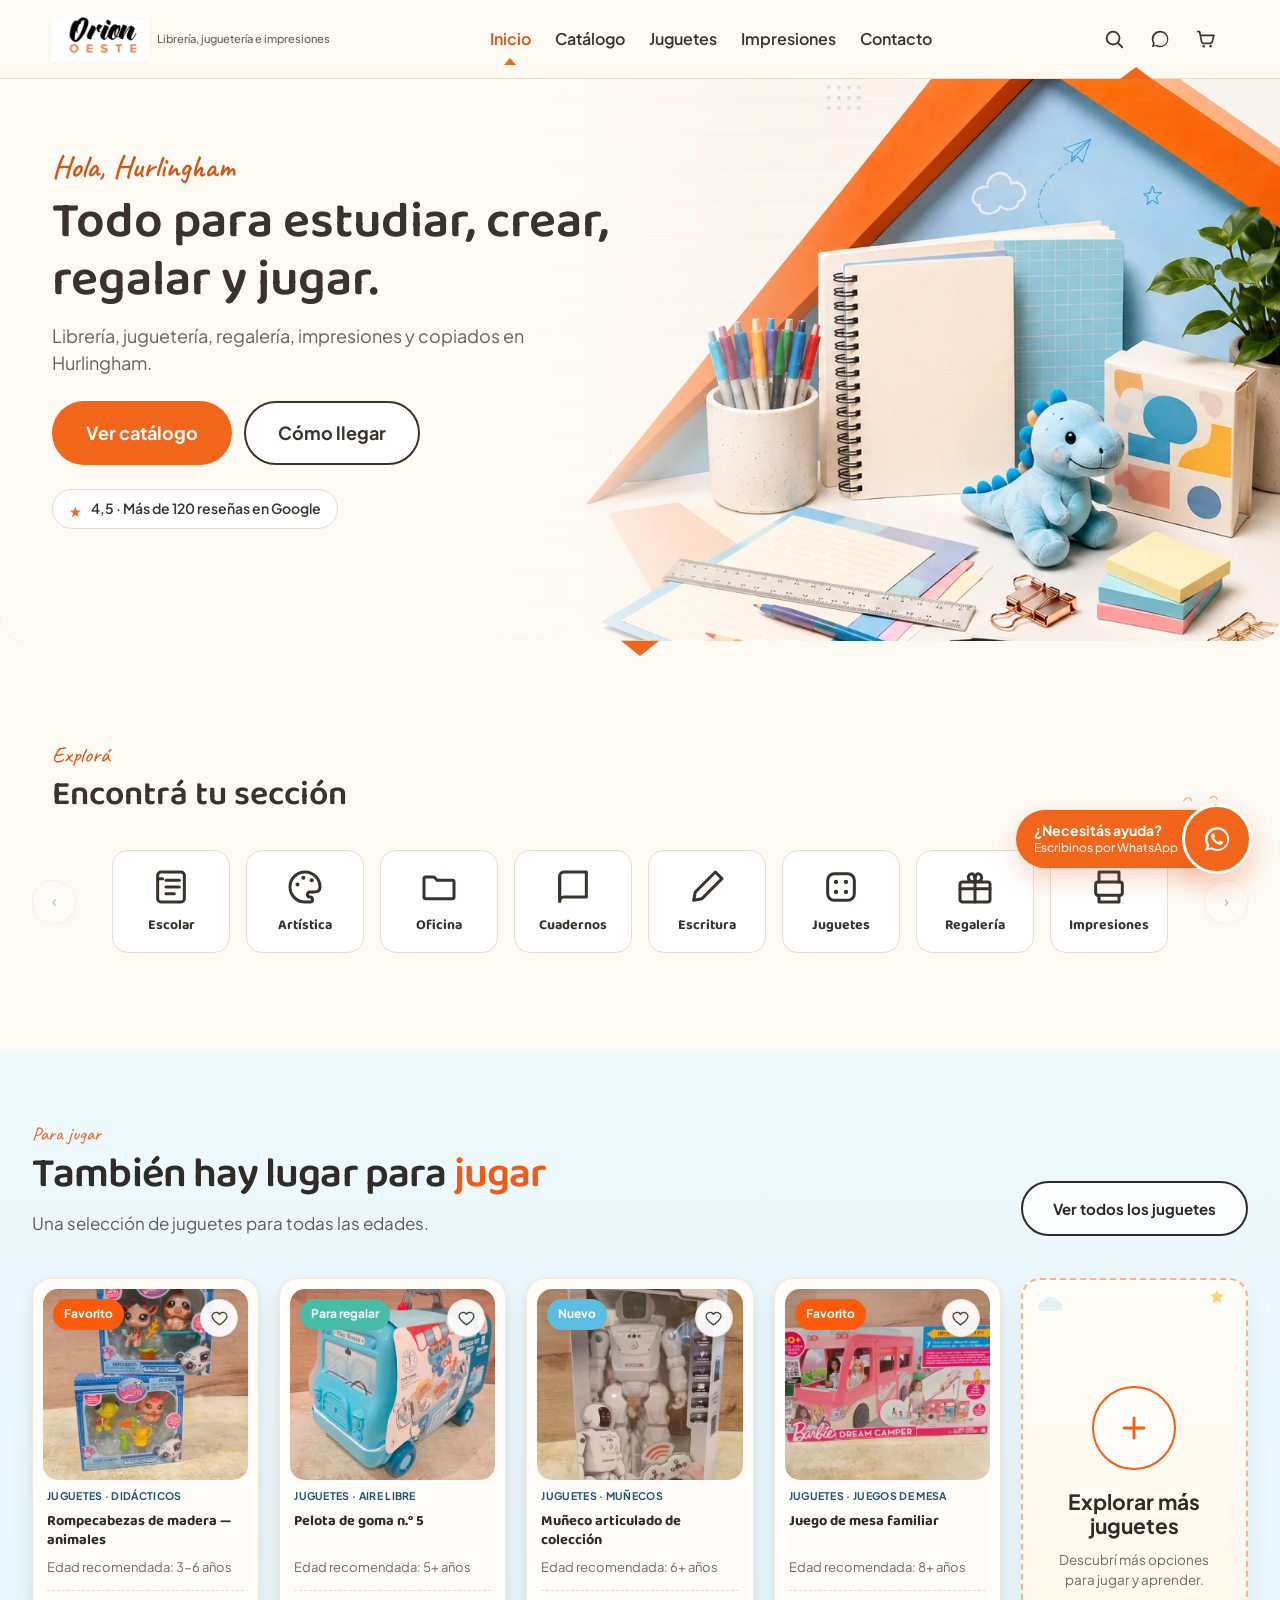
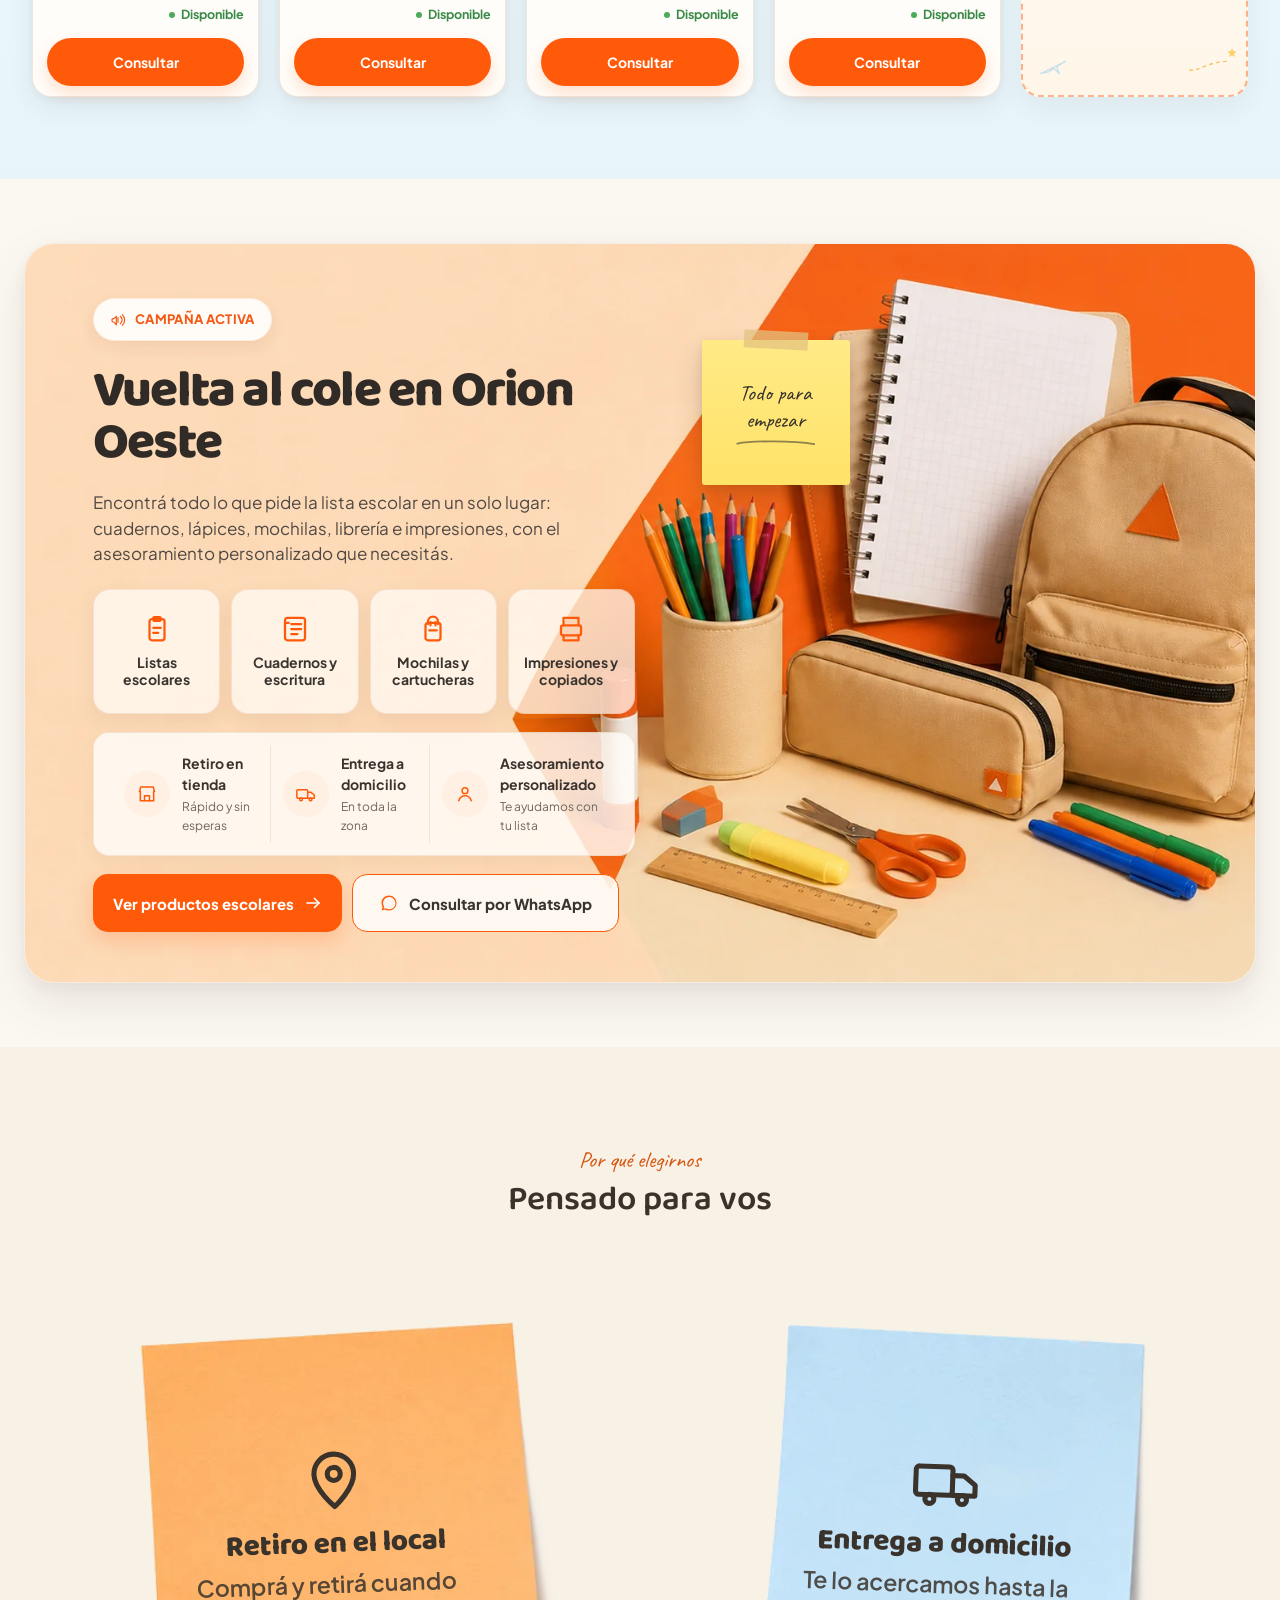
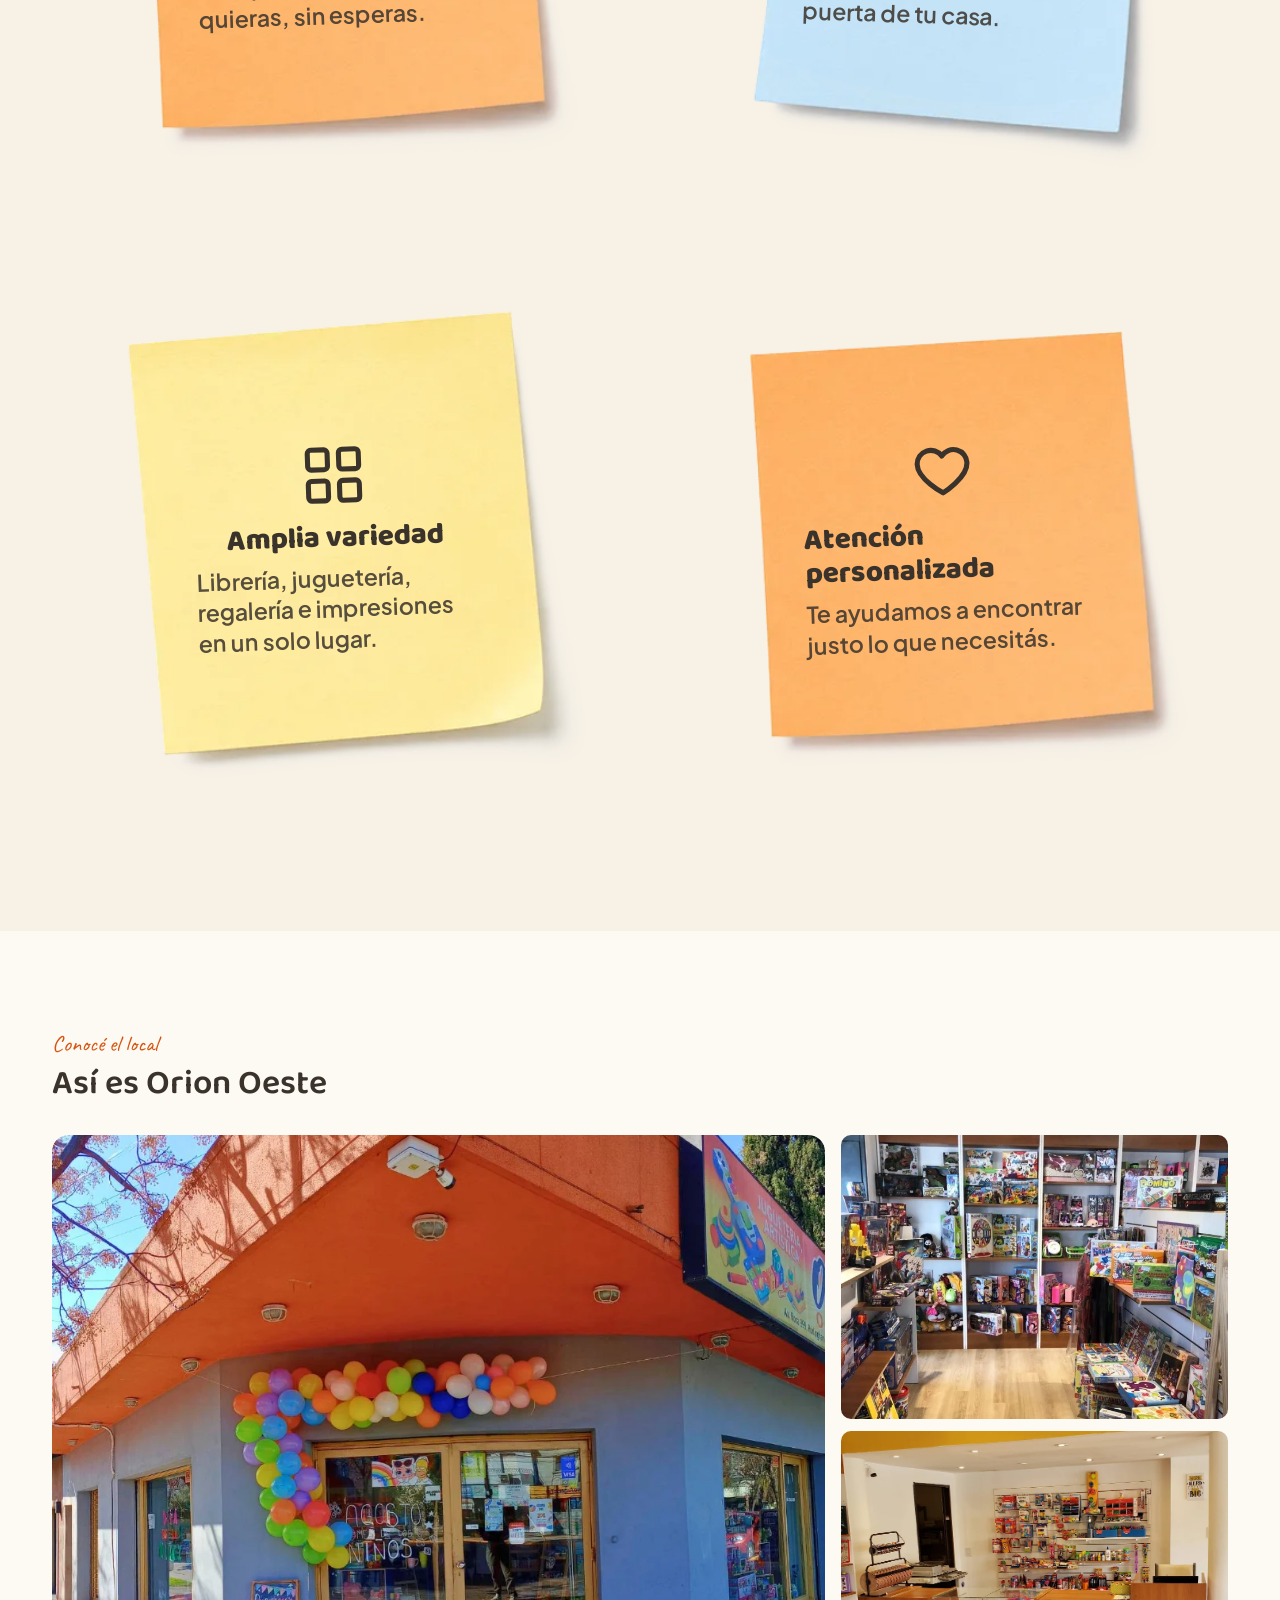
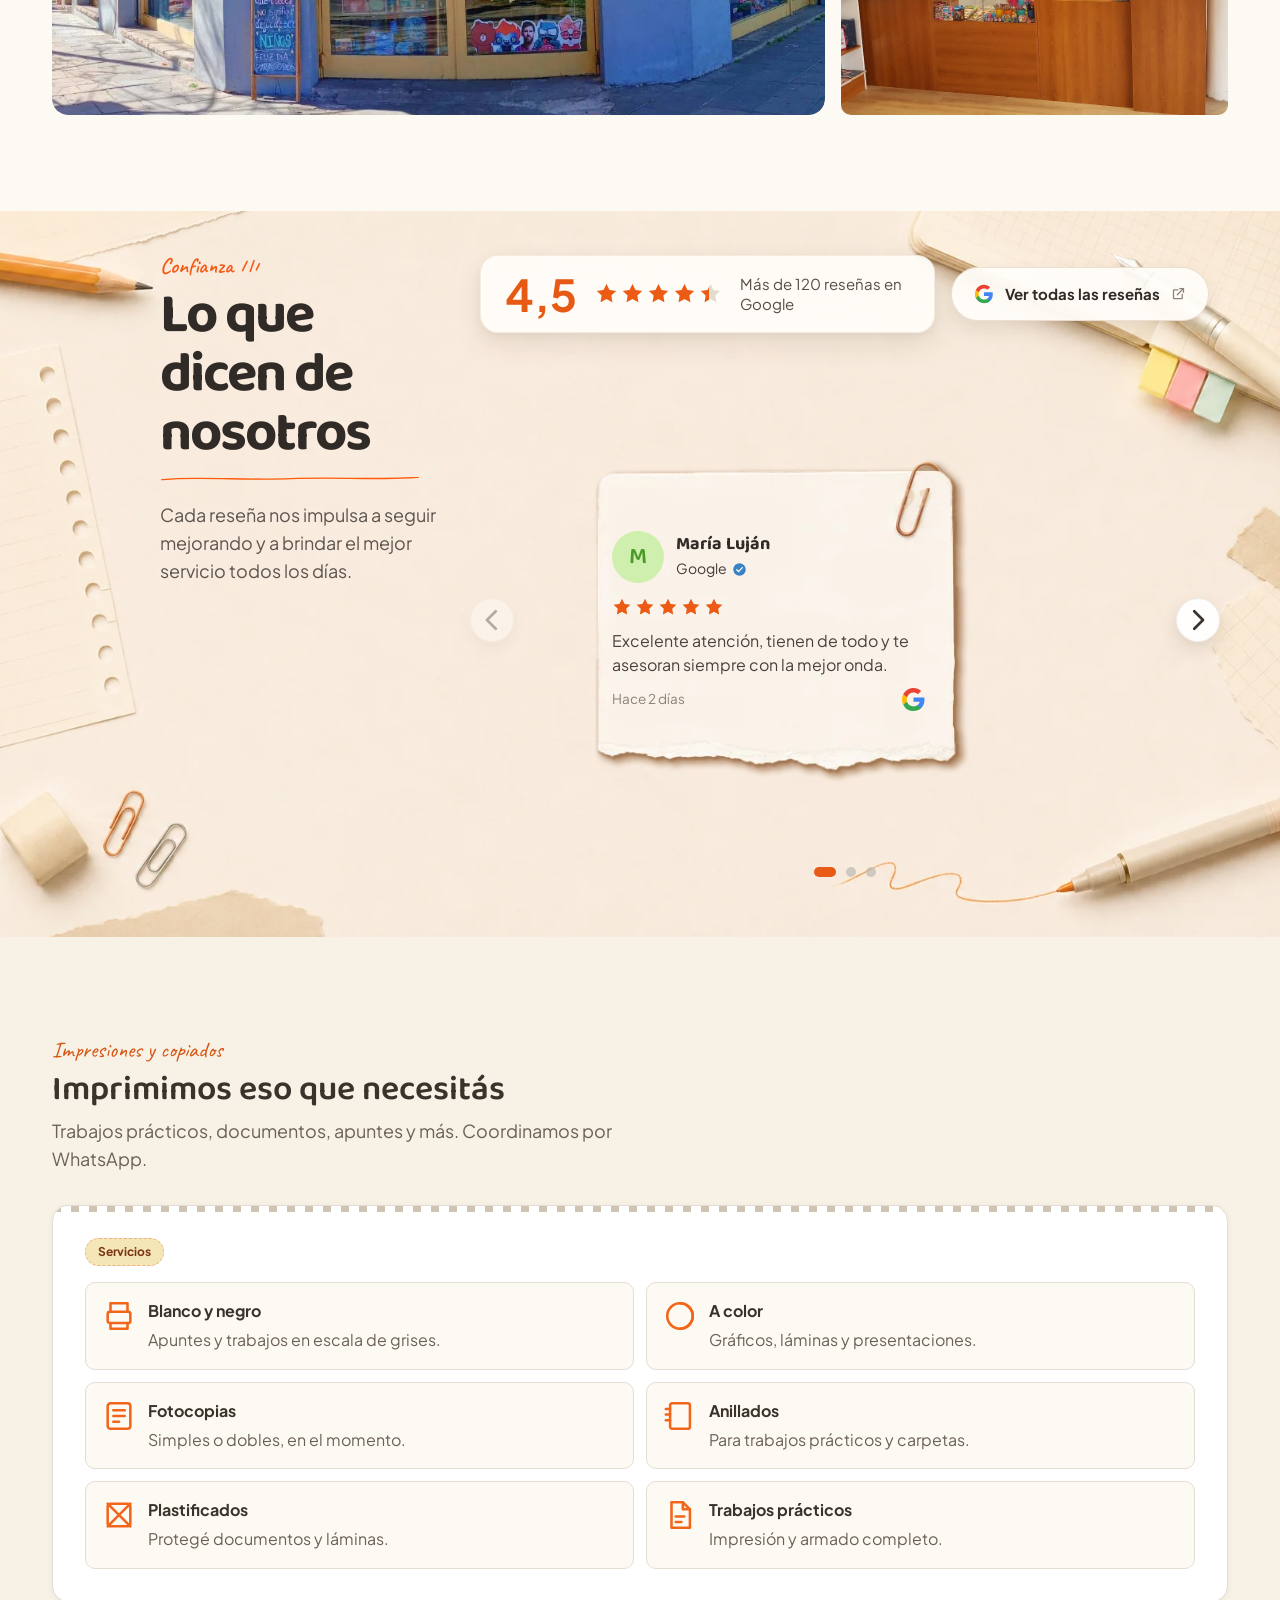
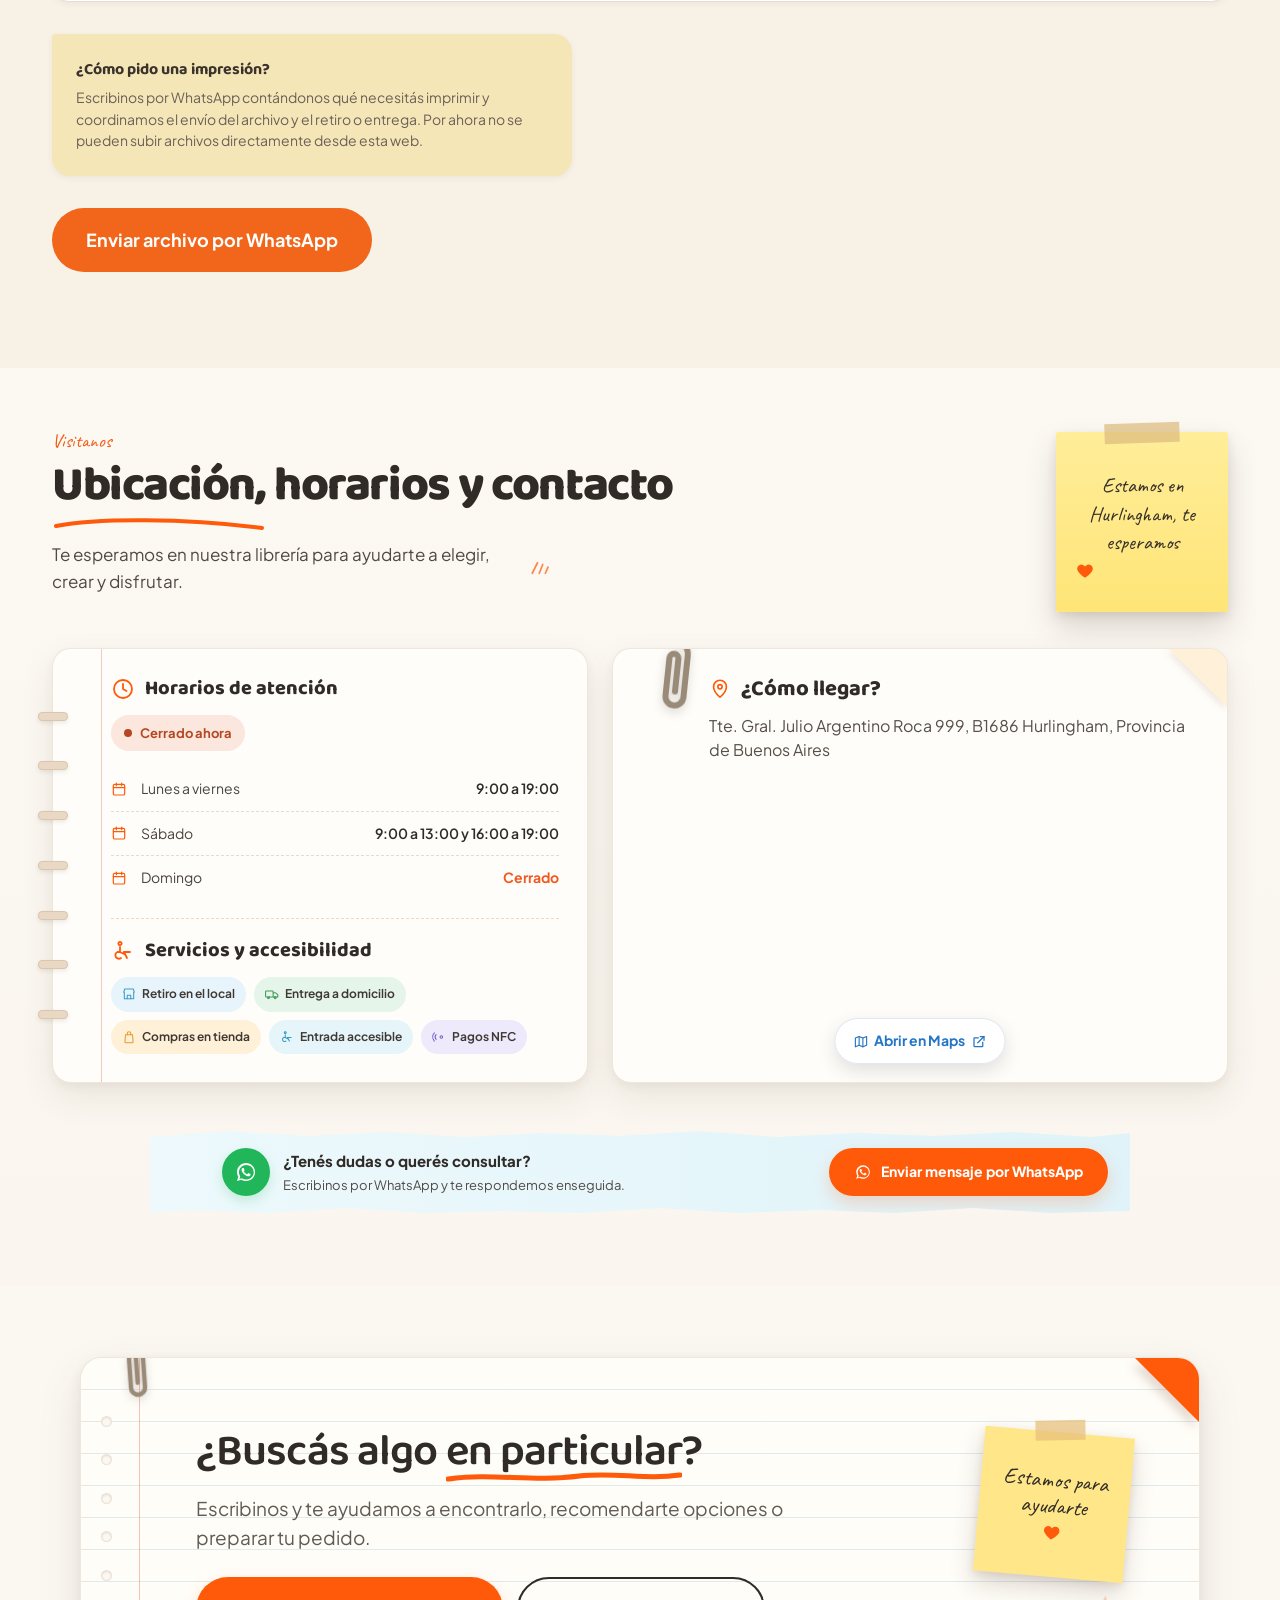
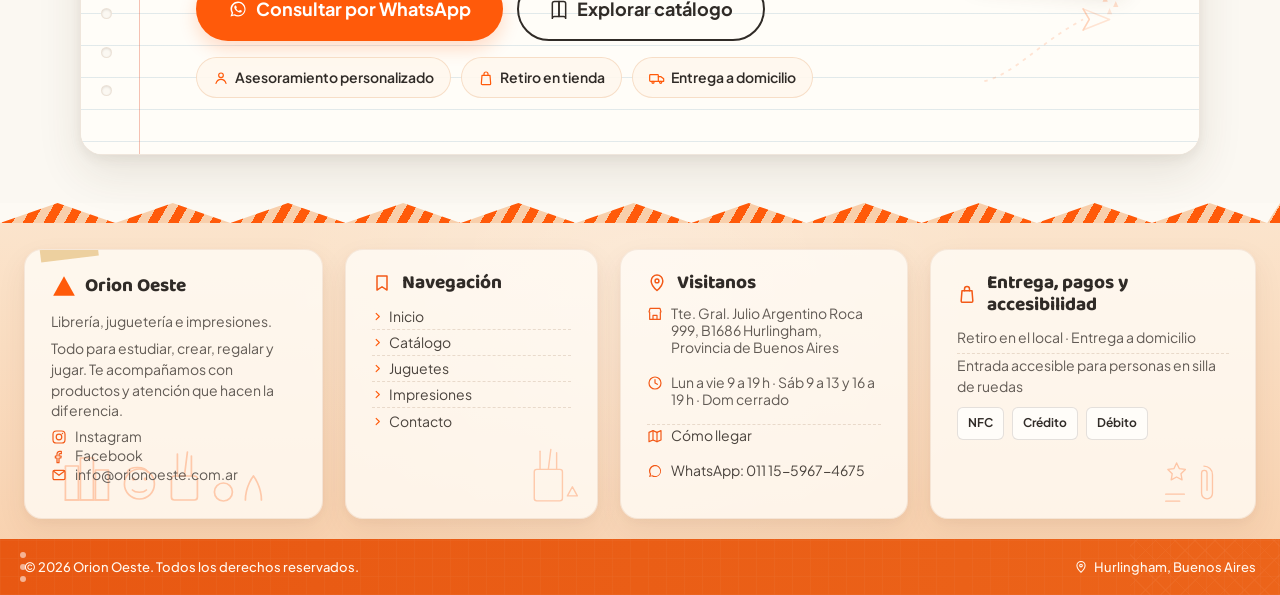
==== commit cee3a610: "Add files via upload" ====
--- a/index.html
+++ b/index.html
@@ -1,446 +1,589 @@
 <!doctype html>
 <html lang="es-AR">
 <head>
-  <meta charset="utf-8" />
+  <meta charset="UTF-8" />
   <meta name="viewport" content="width=device-width, initial-scale=1" />
-  <title>Emunah Creaciones · Accesorios textiles para vos y tu hogar</title>
-  <meta name="description" content="Accesorios textiles personalizados: neceser, mochilas, bolsos, cartucheras, antifaces, toallones y almohadones. Hechos con dedicación en Moreno, Buenos Aires. Envíos a toda Argentina. Pedí el catálogo por WhatsApp." />
-  <meta name="theme-color" content="#faf5f0" />
-
-  <!-- Open Graph -->
+  <title>Orion Oeste — Librería, juguetería e impresiones en Hurlingham</title>
+  <meta
+    name="description"
+    content="Librería, juguetería, regalería, impresiones y copiados en Hurlingham. Útiles escolares, juguetes y regalos. Consultá por WhatsApp o visitá el local."
+  />
+  <!-- Canonical / og:url pendientes: falta confirmar el dominio final del sitio. -->
+  <meta property="og:title" content="Orion Oeste — Librería, juguetería e impresiones en Hurlingham" />
+  <meta
+    property="og:description"
+    content="Todo para estudiar, crear, regalar y jugar. Librería, juguetería, regalería, impresiones y copiados en Hurlingham."
+  />
   <meta property="og:type" content="website" />
-  <meta property="og:title" content="Emunah Creaciones · Accesorios textiles para vos y tu hogar" />
-  <meta property="og:description" content="Productos textiles lindos, prácticos y personalizados. Envíos a toda Argentina. Consultanos por WhatsApp." />
   <meta property="og:locale" content="es_AR" />
-
-  <link rel="icon" href="assets/favicon.svg" type="image/svg+xml" />
-
-  <!-- Fonts -->
+  <meta property="og:site_name" content="Orion Oeste" />
+  <meta name="theme-color" content="#f2661b" />
+
   <link rel="preconnect" href="https://fonts.googleapis.com" />
   <link rel="preconnect" href="https://fonts.gstatic.com" crossorigin />
-  <link rel="stylesheet" href="https://fonts.googleapis.com/css2?family=Fraunces:ital,opsz,wght@0,9..144,400..600;1,9..144,400..600&family=Inter:wght@300;400;500;600&display=swap" />
-
-  <link rel="stylesheet" href="styles.css?v=20260604" />
-
-  <!-- Datos estructurados para SEO local -->
+  <link
+    href="https://fonts.googleapis.com/css2?family=Baloo+2:wght@500;600;700;800&family=Plus+Jakarta+Sans:wght@400;500;600;700;800&family=Caveat:wght@600;700&display=swap"
+    rel="stylesheet"
+  />
+
+  <link rel="stylesheet" href="css/tokens.css" />
+  <link rel="stylesheet" href="css/base.css" />
+  <link rel="stylesheet" href="css/components.css" />
+  <link rel="stylesheet" href="css/pages.css" />
+
+  <!--
+    JSON-LD de negocio local. Mantener sincronizado a mano con
+    js/data/store-info.js si cambian dirección, teléfono u horarios.
+    Coordenadas (geo) omitidas: el cliente no las confirmó todavía.
+  -->
   <script type="application/ld+json">
-  {
-    "@context": "https://schema.org",
-    "@type": "Store",
-    "name": "Emunah Creaciones",
-    "description": "Accesorios textiles personalizados: neceser, mochilas, bolsos, cartucheras, antifaces, toallones y almohadones.",
-    "areaServed": "Argentina",
-    "address": { "@type": "PostalAddress", "addressLocality": "Moreno", "addressRegion": "Buenos Aires", "addressCountry": "AR" },
-    "telephone": "+54 9 11 2265-6110",
-    "sameAs": ["https://www.instagram.com/emunah_creacionescf/"]
-  }
+    {
+      "@context": "https://schema.org",
+      "@type": "Store",
+      "name": "Orion Oeste",
+      "description": "Librería, juguetería, regalería, impresiones y copiados en Hurlingham.",
+      "address": {
+        "@type": "PostalAddress",
+        "streetAddress": "Tte. Gral. Julio Argentino Roca 999",
+        "addressLocality": "Hurlingham",
+        "addressRegion": "Buenos Aires",
+        "postalCode": "B1686",
+        "addressCountry": "AR"
+      },
+      "telephone": "+5491159674675",
+      "openingHoursSpecification": [
+        {
+          "@type": "OpeningHoursSpecification",
+          "dayOfWeek": ["Monday", "Tuesday", "Wednesday", "Thursday", "Friday"],
+          "opens": "09:00",
+          "closes": "19:00"
+        },
+        { "@type": "OpeningHoursSpecification", "dayOfWeek": "Saturday", "opens": "09:00", "closes": "13:00" },
+        { "@type": "OpeningHoursSpecification", "dayOfWeek": "Saturday", "opens": "16:00", "closes": "19:00" }
+      ],
+      "paymentAccepted": "Efectivo, Tarjeta de crédito, Tarjeta de débito, Pagos móviles NFC"
+    }
   </script>
 </head>
-<body>
-  <a class="skip-link" href="#productos">Saltar a productos</a>
-
-  <!-- ============================= HEADER ============================= -->
+<body data-page="home">
+  <a class="skip-link" href="#main">Saltar al contenido</a>
+
+  <!-- ============ HEADER ============ -->
   <header class="site-header" data-header>
-    <div class="container header-inner">
-      <a class="brand" href="#inicio" aria-label="Emunah Creaciones — inicio">
-        <span class="brand-mark" aria-hidden="true">
-          <!-- Espacio preparado para el logo. Por ahora, monograma tipográfico. -->
-          <svg viewBox="0 0 48 48" width="40" height="40">
-            <circle cx="24" cy="24" r="22" fill="none" stroke="currentColor" stroke-width="1.3" opacity="0.5"/>
-            <circle cx="24" cy="24" r="15.5" fill="none" stroke="currentColor" stroke-width="0.9" stroke-dasharray="2 3" opacity="0.6"/>
-            <text x="24" y="30" text-anchor="middle" font-family="Fraunces, serif" font-style="italic" font-size="19" font-weight="500" fill="currentColor">e</text>
-          </svg>
-        </span>
-        <span class="brand-text">
-          <span class="brand-name">Emunah</span>
-          <span class="brand-sub">Creaciones</span>
-        </span>
+    <span class="site-header__accent" aria-hidden="true"></span>
+    <div class="container site-header__bar">
+      <a class="site-header__logo" href="index.html" aria-label="Orion Oeste — ir al inicio">
+        <img class="site-header__logo-img" src="assets/images/brand/logo.jpg" alt="Orion Oeste" width="878" height="399" />
+        <span class="site-header__logo-sub">Librería, juguetería e impresiones</span>
       </a>
 
-      <nav class="nav" aria-label="Navegación principal">
-        <a href="#productos">Productos</a>
-        <a href="#nosotras">Nosotras</a>
-        <a href="#galeria">Galería</a>
-        <a href="#faq">Preguntas</a>
+      <nav class="site-header__nav" aria-label="Navegación principal">
+        <a class="site-header__nav-link" data-nav-link="home" href="index.html">Inicio</a>
+        <a class="site-header__nav-link" href="catalogo.html">Catálogo</a>
+        <a class="site-header__nav-link" href="#juguetes">Juguetes</a>
+        <a class="site-header__nav-link" href="#impresiones">Impresiones</a>
+        <a class="site-header__nav-link" href="#contacto">Contacto</a>
       </nav>
 
-      <a class="btn btn-primary btn-wa header-cta" href="https://wa.me/5491122656110?text=Hola%20Emunah%2C%20quiero%20consultar%20por%20sus%20productos%20textiles" target="_blank" rel="noopener">
-        <svg class="ico-wa" viewBox="0 0 24 24" width="18" height="18" aria-hidden="true"><path fill="currentColor" d="M12.04 2c-5.46 0-9.91 4.45-9.91 9.91 0 1.75.46 3.45 1.32 4.95L2 22l5.25-1.38a9.9 9.9 0 0 0 4.79 1.22h.004c5.46 0 9.91-4.45 9.91-9.91 0-2.65-1.03-5.14-2.9-7.01A9.82 9.82 0 0 0 12.04 2Zm0 1.8c2.17 0 4.21.85 5.75 2.38a8.08 8.08 0 0 1 2.38 5.74c0 4.48-3.65 8.12-8.13 8.12-1.48 0-2.93-.4-4.2-1.15l-.3-.18-3.12.82.83-3.04-.2-.31a8.05 8.05 0 0 1-1.24-4.3c0-4.48 3.64-8.12 8.12-8.12Zm4.7 11.46c.27-.16.46-.5.5-.78.05-.27.05-.5.03-.55-.04-.08-.16-.13-.34-.22-.18-.09-1.07-.53-1.24-.59-.16-.06-.29-.09-.41.09-.12.18-.47.59-.58.71-.1.12-.21.13-.39.04-.18-.09-.76-.28-1.45-.9-.54-.48-.9-1.07-1-1.25-.11-.18-.01-.28.08-.37.08-.08.18-.21.27-.32.09-.11.12-.18.18-.3.06-.12.03-.23-.01-.32-.05-.09-.41-.99-.56-1.36-.15-.36-.3-.31-.41-.31-.11-.01-.23-.01-.36-.01s-.32.05-.5.23c-.17.18-.65.64-.65 1.55 0 .91.67 1.79.76 1.91.09.12 1.31 2 3.18 2.81.44.19.79.3 1.06.39.45.14.85.12 1.17.07.36-.05 1.07-.44 1.22-.86.15-.42.15-.78.11-.86Z"/></svg>
-        WhatsApp
-      </a>
-
-      <button class="nav-toggle" data-nav-toggle aria-label="Abrir menú" aria-expanded="false" aria-controls="mobile-menu">
-        <span></span><span></span><span></span>
-      </button>
-    </div>
-
-    <!-- Menú mobile -->
-    <div class="mobile-menu" id="mobile-menu" data-mobile-menu hidden>
-      <nav aria-label="Navegación móvil">
-        <a href="#productos">Productos</a>
-        <a href="#nosotras">Nosotras</a>
-        <a href="#galeria">Galería</a>
-        <a href="#faq">Preguntas frecuentes</a>
-      </nav>
-      <a class="btn btn-primary btn-wa" href="https://wa.me/5491122656110?text=Hola%20Emunah%2C%20quiero%20consultar%20por%20sus%20productos%20textiles" target="_blank" rel="noopener">Pedir catálogo por WhatsApp</a>
+      <div class="site-header__actions">
+        <a class="site-header__icon-btn site-header__desktop-only" href="catalogo.html#buscar" aria-label="Buscar productos en el catálogo">
+          <svg viewBox="0 0 24 24" fill="none" stroke="currentColor" stroke-width="2" stroke-linecap="round" stroke-linejoin="round" aria-hidden="true">
+            <circle cx="11" cy="11" r="7"></circle>
+            <line x1="21" y1="21" x2="16.65" y2="16.65"></line>
+          </svg>
+        </a>
+        <a class="site-header__icon-btn site-header__desktop-only" data-wa="general" href="#" aria-label="Escribinos por WhatsApp">
+          <svg viewBox="0 0 32 32" fill="currentColor" aria-hidden="true">
+            <path d="M16.04 4C9.4 4 4 9.4 4 16.04c0 2.35.66 4.55 1.8 6.42L4 28l5.68-1.75a11.9 11.9 0 0 0 6.36 1.82h.01c6.63 0 12.03-5.4 12.03-12.03C28.08 9.4 22.68 4 16.04 4Zm0 21.9h-.01a9.87 9.87 0 0 1-5.03-1.38l-.36-.21-3.37 1.04 1.06-3.28-.24-.34a9.86 9.86 0 0 1-1.53-5.29c0-5.46 4.44-9.9 9.9-9.9 2.64 0 5.13 1.03 6.99 2.9a9.83 9.83 0 0 1 2.9 6.99c0 5.46-4.45 9.47-9.31 9.47Z"></path>
+          </svg>
+        </a>
+        <button class="site-header__icon-btn site-header__cart-btn" type="button" data-cart-open aria-label="Ver carrito">
+          <svg viewBox="0 0 24 24" fill="none" stroke="currentColor" stroke-width="1.8" stroke-linecap="round" stroke-linejoin="round" aria-hidden="true">
+            <path d="M3 4h2l2.2 11.2a2 2 0 0 0 2 1.6h7.6a2 2 0 0 0 2-1.6L20.5 8H6.2" />
+            <circle cx="9.5" cy="20" r="1.4" fill="currentColor" stroke="none" />
+            <circle cx="17" cy="20" r="1.4" fill="currentColor" stroke="none" />
+          </svg>
+          <span class="site-header__cart-badge" data-cart-count hidden>0</span>
+        </button>
+        <button
+          class="site-header__icon-btn site-header__hamburger"
+          type="button"
+          data-mobile-menu-open
+          aria-label="Abrir menú"
+          aria-haspopup="dialog"
+          aria-controls="mobile-menu"
+        >
+          <svg viewBox="0 0 24 24" fill="none" stroke="currentColor" stroke-width="2" stroke-linecap="round" aria-hidden="true">
+            <line x1="4" y1="7" x2="20" y2="7"></line>
+            <line x1="4" y1="12" x2="20" y2="12"></line>
+            <line x1="4" y1="17" x2="20" y2="17"></line>
+          </svg>
+        </button>
+      </div>
     </div>
   </header>
 
-  <main id="inicio">
-    <!-- ============================= HERO ============================= -->
+  <div class="mobile-menu" id="mobile-menu" data-mobile-menu data-open="false" role="dialog" aria-modal="true" aria-label="Menú de navegación">
+    <div class="mobile-menu__backdrop"></div>
+    <div class="mobile-menu__panel">
+      <div class="mobile-menu__head">
+        <span class="site-header__logo">
+          <img class="site-header__logo-img" src="assets/images/brand/logo.jpg" alt="Orion Oeste" width="878" height="399" />
+        </span>
+        <button class="site-header__icon-btn" type="button" data-mobile-menu-close aria-label="Cerrar menú">
+          <svg viewBox="0 0 24 24" fill="none" stroke="currentColor" stroke-width="2" stroke-linecap="round" aria-hidden="true">
+            <line x1="5" y1="5" x2="19" y2="19"></line>
+            <line x1="19" y1="5" x2="5" y2="19"></line>
+          </svg>
+        </button>
+      </div>
+      <nav class="mobile-menu__nav" aria-label="Navegación mobile">
+        <a class="mobile-menu__link" href="index.html"><span class="tri-badge" aria-hidden="true"></span>Inicio</a>
+        <a class="mobile-menu__link" href="catalogo.html"><span class="tri-badge" aria-hidden="true"></span>Catálogo</a>
+        <a class="mobile-menu__link" href="#juguetes"><span class="tri-badge" aria-hidden="true"></span>Juguetes</a>
+        <a class="mobile-menu__link" href="#impresiones"><span class="tri-badge" aria-hidden="true"></span>Impresiones</a>
+        <a class="mobile-menu__link" href="#contacto"><span class="tri-badge" aria-hidden="true"></span>Contacto</a>
+        <a class="mobile-menu__link" data-wa="general" href="#"><span class="tri-badge" aria-hidden="true"></span>WhatsApp</a>
+      </nav>
+      <a class="btn btn--primary btn--block mobile-menu__cta" data-wa="general" href="#">Escribinos por WhatsApp</a>
+    </div>
+  </div>
+
+  <main id="main">
+    <!-- ===== Hero ===== -->
     <section class="hero">
-      <div class="hero-glow" aria-hidden="true"></div>
-      <div class="container hero-inner">
-        <div class="hero-copy reveal">
-          <p class="kicker"><span class="kicker-dot" aria-hidden="true"></span>Emprendimiento textil · Moreno, Buenos Aires</p>
-          <h1 class="hero-title">Accesorios textiles<br>para <em>vos y tu hogar</em>.</h1>
-          <p class="hero-sub">Diseños prácticos, delicados y hechos con dedicación. Conocé nuestros neceseres, mochilas, bolsos, cartucheras, antifaces, toallones y más.</p>
-
-          <p class="hero-ship">
-            <svg viewBox="0 0 24 24" width="20" height="20" aria-hidden="true"><path fill="none" stroke="currentColor" stroke-width="1.5" stroke-linecap="round" stroke-linejoin="round" d="M3 7h11v8H3zM14 10h4l3 3v2h-7zM7.5 18.5A1.5 1.5 0 1 0 7.5 15.5a1.5 1.5 0 0 0 0 3ZM17.5 18.5a1.5 1.5 0 1 0 0-3 1.5 1.5 0 0 0 0 3Z"/></svg>
-            <strong>Envíos a toda Argentina</strong>
-          </p>
-
-          <div class="hero-actions">
-            <a class="btn btn-primary btn-lg btn-wa" href="https://wa.me/5491122656110?text=Hola%20Emunah%2C%20quiero%20consultar%20por%20sus%20productos%20textiles" target="_blank" rel="noopener">
-              <svg class="ico-wa" viewBox="0 0 24 24" width="20" height="20" aria-hidden="true"><path fill="currentColor" d="M12.04 2c-5.46 0-9.91 4.45-9.91 9.91 0 1.75.46 3.45 1.32 4.95L2 22l5.25-1.38a9.9 9.9 0 0 0 4.79 1.22h.004c5.46 0 9.91-4.45 9.91-9.91 0-2.65-1.03-5.14-2.9-7.01A9.82 9.82 0 0 0 12.04 2Zm0 1.8c2.17 0 4.21.85 5.75 2.38a8.08 8.08 0 0 1 2.38 5.74c0 4.48-3.65 8.12-8.13 8.12-1.48 0-2.93-.4-4.2-1.15l-.3-.18-3.12.82.83-3.04-.2-.31a8.05 8.05 0 0 1-1.24-4.3c0-4.48 3.64-8.12 8.12-8.12Zm4.7 11.46c.27-.16.46-.5.5-.78.05-.27.05-.5.03-.55-.04-.08-.16-.13-.34-.22-.18-.09-1.07-.53-1.24-.59-.16-.06-.29-.09-.41.09-.12.18-.47.59-.58.71-.1.12-.21.13-.39.04-.18-.09-.76-.28-1.45-.9-.54-.48-.9-1.07-1-1.25-.11-.18-.01-.28.08-.37.08-.08.18-.21.27-.32.09-.11.12-.18.18-.3.06-.12.03-.23-.01-.32-.05-.09-.41-.99-.56-1.36-.15-.36-.3-.31-.41-.31-.11-.01-.23-.01-.36-.01s-.32.05-.5.23c-.17.18-.65.64-.65 1.55 0 .91.67 1.79.76 1.91.09.12 1.31 2 3.18 2.81.44.19.79.3 1.06.39.45.14.85.12 1.17.07.36-.05 1.07-.44 1.22-.86.15-.42.15-.78.11-.86Z"/></svg>
-              Pedir catálogo por WhatsApp
+      <div class="hero__photo-wrap">
+        <img class="hero__photo" src="assets/images/hero/hero_bg.webp" alt="Escritorio de librería con cuaderno, lápices de colores, un post-it, un peluche y el triángulo naranja de Orion Oeste" loading="eager" />
+      </div>
+      <div class="hero__scrim" aria-hidden="true"></div>
+      <div class="container hero__grid">
+        <div class="hero__content">
+          <p class="section-heading__eyebrow"><span class="hand">Hola, Hurlingham</span></p>
+          <h1>Todo para estudiar, crear, regalar y jugar.</h1>
+          <p class="hero__subtitle">Librería, juguetería, regalería, impresiones y copiados en Hurlingham.</p>
+          <div class="hero__ctas">
+            <a class="btn btn--primary btn--lg" href="catalogo.html">Ver catálogo</a>
+            <a class="btn btn--secondary btn--lg" href="#contacto">Cómo llegar</a>
+          </div>
+          <p class="hero__trust">
+            <span class="icon-star" aria-hidden="true">★</span>
+            <span id="hero-trust-text">4,5 · Más de 120 reseñas</span>
+          </p>
+        </div>
+      </div>
+    </section>
+
+    <div class="tri-divider" aria-hidden="true"></div>
+
+    <!-- ===== Accesos por categoría ===== -->
+    <section class="section" aria-labelledby="categorias-title">
+      <div class="container">
+        <div class="section-heading">
+          <p class="section-heading__eyebrow">Explorá</p>
+          <h2 class="section-heading__title" id="categorias-title">Encontrá tu sección</h2>
+        </div>
+        <div class="carousel category-carousel" data-carousel data-carousel-edges>
+          <button class="carousel__nav carousel__nav--prev" type="button" data-carousel-prev aria-label="Categoría anterior">‹</button>
+          <div class="carousel__track" data-carousel-track id="category-track" role="list" aria-label="Categorías de productos"></div>
+          <button class="carousel__nav carousel__nav--next" type="button" data-carousel-next aria-label="Categoría siguiente">›</button>
+        </div>
+      </div>
+    </section>
+
+    <!-- ===== Juguetes destacados (ToysSection) ===== -->
+    <section class="toys-section" id="juguetes" aria-labelledby="juguetes-title">
+      <div class="container">
+        <div class="toys-section__head">
+          <div>
+            <p class="toys-section__eyebrow">Para jugar</p>
+            <h2 class="toys-section__title" id="juguetes-title">También hay lugar para <em>jugar</em></h2>
+            <p class="toys-section__desc">Una selección de juguetes para todas las edades.</p>
+          </div>
+          <a class="toys-section__cta" href="catalogo.html?categoria=juguetes">Ver todos los juguetes</a>
+        </div>
+
+        <div class="toys-section__carousel carousel" data-carousel data-carousel-edges>
+          <button class="carousel__nav carousel__nav--prev" type="button" data-carousel-prev aria-label="Juguete anterior">
+            <svg viewBox="0 0 24 24" fill="none" stroke="currentColor" stroke-width="2.2" stroke-linecap="round" stroke-linejoin="round" aria-hidden="true"><path d="m15 5-7 7 7 7" /></svg>
+          </button>
+          <div class="carousel__track toy-carousel__track" data-carousel-track id="toys-track" role="list" aria-label="Juguetes destacados"></div>
+          <button class="carousel__nav carousel__nav--next" type="button" data-carousel-next aria-label="Juguete siguiente">
+            <svg viewBox="0 0 24 24" fill="none" stroke="currentColor" stroke-width="2.2" stroke-linecap="round" stroke-linejoin="round" aria-hidden="true"><path d="m9 5 7 7-7 7" /></svg>
+          </button>
+          <div class="carousel__dots toy-carousel__dots" data-carousel-dots aria-hidden="true"></div>
+        </div>
+      </div>
+    </section>
+
+    <!-- ===== Campaña de temporada: Vuelta al cole (BackToSchoolCampaign) ===== -->
+    <section class="back-to-school-section" aria-labelledby="campaign-title">
+      <div class="back-to-school-container" id="campaign-container"></div>
+    </section>
+
+    <!-- ===== Beneficios ===== -->
+    <section class="section section--tint benefits-section" aria-labelledby="beneficios-title">
+      <div class="container">
+        <div class="section-heading section-heading--center" style="max-width: 480px">
+          <p class="section-heading__eyebrow">Por qué elegirnos</p>
+          <h2 class="section-heading__title" id="beneficios-title">Pensado para vos</h2>
+        </div>
+      </div>
+      <div class="postit-grid postit-grid--full" id="benefits-grid"></div>
+    </section>
+
+    <!-- ===== Galería del local ===== -->
+    <section class="section gallery-section" aria-labelledby="galeria-title">
+      <div class="container">
+        <div class="section-heading">
+          <p class="section-heading__eyebrow">Conocé el local</p>
+          <h2 class="section-heading__title" id="galeria-title">Así es Orion Oeste</h2>
+        </div>
+        <div class="gallery" id="gallery-root">
+          <div class="gallery__main" id="gallery-main"></div>
+          <div class="gallery__strip" id="gallery-strip" role="list" aria-label="Más fotos del local"></div>
+        </div>
+      </div>
+    </section>
+
+    <!-- ===== Reseñas (Google) — ReviewsSection ===== -->
+    <section class="reviews-section" aria-labelledby="reviews-title">
+      <div class="reviews-section__bg">
+        <div class="reviews-section__inner">
+          <div class="reviews-header">
+            <p class="reviews-header__eyebrow">
+              <span class="hand">Confianza</span>
+              <svg class="reviews-header__eyebrow-mark" viewBox="0 0 26 18" fill="none" stroke="#F45A16" stroke-width="2" stroke-linecap="round" aria-hidden="true">
+                <path d="M2 15 8 3" />
+                <path d="M12 16 17 2" />
+                <path d="M20 14 24 6" />
+              </svg>
+            </p>
+            <h2 class="reviews-header__title" id="reviews-title">Lo que dicen de nosotros</h2>
+            <svg class="reviews-header__underline" viewBox="0 0 280 12" preserveAspectRatio="none" aria-hidden="true">
+              <path d="M3 8c40-9 90 2 138-3 45-5 95 4 136-4" fill="none" stroke="#FF5A0A" stroke-width="4" stroke-linecap="round" />
+            </svg>
+            <p class="reviews-header__desc">
+              Cada reseña nos impulsa a seguir mejorando y a brindar el mejor servicio todos los días.
+            </p>
+          </div>
+
+          <div class="reviews-panel">
+            <div class="reviews-summary" id="reviews-summary"></div>
+
+            <div class="reviews-carousel carousel" data-carousel data-carousel-edges>
+              <button class="carousel__nav carousel__nav--prev reviews-carousel__nav" type="button" data-carousel-prev aria-label="Reseña anterior">
+                <svg viewBox="0 0 24 24" fill="none" stroke="currentColor" stroke-width="2.2" stroke-linecap="round" stroke-linejoin="round" aria-hidden="true"><path d="m15 5-7 7 7 7" /></svg>
+              </button>
+              <div class="carousel__track reviews-carousel__track" data-carousel-track id="reviews-track" role="list" aria-label="Reseñas de clientes en Google"></div>
+              <button class="carousel__nav carousel__nav--next reviews-carousel__nav" type="button" data-carousel-next aria-label="Siguiente reseña">
+                <svg viewBox="0 0 24 24" fill="none" stroke="currentColor" stroke-width="2.2" stroke-linecap="round" stroke-linejoin="round" aria-hidden="true"><path d="m9 5 7 7-7 7" /></svg>
+              </button>
+              <div class="carousel__dots reviews-carousel__dots" data-carousel-dots aria-hidden="true"></div>
+            </div>
+          </div>
+        </div>
+      </div>
+    </section>
+
+    <!-- ===== Impresiones y copiados ===== -->
+    <section class="section section--tint" id="impresiones" aria-labelledby="impresiones-title">
+      <div class="container">
+        <div class="section-heading" style="max-width: 620px">
+          <p class="section-heading__eyebrow">Impresiones y copiados</p>
+          <h2 class="section-heading__title" id="impresiones-title">Imprimimos eso que necesitás</h2>
+          <p class="section-heading__desc">Trabajos prácticos, documentos, apuntes y más. Coordinamos por WhatsApp.</p>
+        </div>
+
+        <div class="print-sheet" data-reveal>
+          <p class="print-tag" style="margin-bottom: var(--sp-4)">Servicios</p>
+          <div class="print-services-grid">
+            <div class="print-service">
+              <span class="print-service__icon"><svg viewBox="0 0 24 24" fill="none" stroke="currentColor" stroke-width="1.8" stroke-linecap="round" stroke-linejoin="round" aria-hidden="true"><path d="M6 9V3h12v6"/><rect x="4" y="9" width="16" height="8" rx="1.5"/><path d="M6 17v4h12v-4"/></svg></span>
+              <div><strong>Blanco y negro</strong><p class="text-muted" style="margin: 4px 0 0">Apuntes y trabajos en escala de grises.</p></div>
+            </div>
+            <div class="print-service">
+              <span class="print-service__icon"><svg viewBox="0 0 24 24" fill="none" stroke="currentColor" stroke-width="1.8" stroke-linecap="round" stroke-linejoin="round" aria-hidden="true"><circle cx="12" cy="12" r="9"/><path d="M12 3a9 9 0 0 1 0 18"/></svg></span>
+              <div><strong>A color</strong><p class="text-muted" style="margin: 4px 0 0">Gráficos, láminas y presentaciones.</p></div>
+            </div>
+            <div class="print-service">
+              <span class="print-service__icon"><svg viewBox="0 0 24 24" fill="none" stroke="currentColor" stroke-width="1.8" stroke-linecap="round" stroke-linejoin="round" aria-hidden="true"><rect x="4" y="3" width="16" height="18" rx="2"/><line x1="8" y1="8" x2="16" y2="8"/><line x1="8" y1="12" x2="16" y2="12"/><line x1="8" y1="16" x2="12" y2="16"/></svg></span>
+              <div><strong>Fotocopias</strong><p class="text-muted" style="margin: 4px 0 0">Simples o dobles, en el momento.</p></div>
+            </div>
+            <div class="print-service">
+              <span class="print-service__icon"><svg viewBox="0 0 24 24" fill="none" stroke="currentColor" stroke-width="1.8" stroke-linecap="round" stroke-linejoin="round" aria-hidden="true"><rect x="5" y="3" width="14" height="18" rx="1.5"/><line x1="2" y1="7" x2="5" y2="7"/><line x1="2" y1="11" x2="5" y2="11"/><line x1="2" y1="15" x2="5" y2="15"/></svg></span>
+              <div><strong>Anillados</strong><p class="text-muted" style="margin: 4px 0 0">Para trabajos prácticos y carpetas.</p></div>
+            </div>
+            <div class="print-service">
+              <span class="print-service__icon"><svg viewBox="0 0 24 24" fill="none" stroke="currentColor" stroke-width="1.8" stroke-linecap="round" stroke-linejoin="round" aria-hidden="true"><rect x="4" y="4" width="16" height="16" rx="2"/><path d="M4 4l16 16M20 4 4 20"/></svg></span>
+              <div><strong>Plastificados</strong><p class="text-muted" style="margin: 4px 0 0">Protegé documentos y láminas.</p></div>
+            </div>
+            <div class="print-service">
+              <span class="print-service__icon"><svg viewBox="0 0 24 24" fill="none" stroke="currentColor" stroke-width="1.8" stroke-linecap="round" stroke-linejoin="round" aria-hidden="true"><path d="M14 3v5h5"/><path d="M6 3h8l5 5v13H6z"/><line x1="9" y1="13" x2="15" y2="13"/><line x1="9" y1="17" x2="13" y2="17"/></svg></span>
+              <div><strong>Trabajos prácticos</strong><p class="text-muted" style="margin: 4px 0 0">Impresión y armado completo.</p></div>
+            </div>
+          </div>
+        </div>
+
+        <div class="postit postit--cream" style="margin-top: var(--sp-6); max-width: 520px" data-reveal>
+          <p class="postit__title">¿Cómo pido una impresión?</p>
+          <p class="postit__text">
+            Escribinos por WhatsApp contándonos qué necesitás imprimir y coordinamos el envío del archivo y el retiro
+            o entrega. Por ahora no se pueden subir archivos directamente desde esta web.
+          </p>
+        </div>
+
+        <div style="margin-top: var(--sp-6)">
+          <a class="btn btn--primary btn--lg" data-wa="prints" href="#" target="_blank" rel="noopener">Enviar archivo por WhatsApp</a>
+        </div>
+      </div>
+    </section>
+
+    <!-- ===== Ubicación, horarios y contacto (VisitSection) ===== -->
+    <section class="visit-section" id="contacto" aria-labelledby="contacto-title">
+      <div class="container" id="visit-container"></div>
+    </section>
+
+    <!-- ===== CTA final — NotebookPaper ===== -->
+    <section class="section final-cta-section">
+      <div class="container">
+        <div class="notebook-cta" data-reveal>
+          <div class="notebook-cta__holes" aria-hidden="true">
+            <span></span><span></span><span></span><span></span>
+            <span></span><span></span><span></span><span></span>
+          </div>
+          <span class="notebook-cta__clip" aria-hidden="true">
+            <svg viewBox="0 0 34 60" fill="none" stroke="#9a8a78" stroke-width="4.5" stroke-linecap="round" stroke-linejoin="round">
+              <path d="M17 5a11 11 0 0 1 11 11v29a7 7 0 0 1-14 0V16a3.5 3.5 0 0 1 7 0v24" />
+            </svg>
+          </span>
+          <span class="notebook-cta__fold" aria-hidden="true"></span>
+
+          <div class="notebook-cta__grid">
+            <div class="notebook-cta__content">
+              <h2 class="notebook-cta__title">
+                ¿Buscás algo
+                <span class="notebook-cta__highlight">
+                  en particular
+                  <svg class="notebook-cta__underline" viewBox="0 0 160 14" preserveAspectRatio="none" aria-hidden="true">
+                    <path d="M2 9 C 30 3, 60 12, 90 6 C 115 2, 135 10, 158 5" fill="none" stroke-width="5" stroke-linecap="round" />
+                  </svg>
+                </span>?
+              </h2>
+              <p class="notebook-cta__desc">
+                Escribinos y te ayudamos a encontrarlo, recomendarte opciones o preparar tu pedido.
+              </p>
+              <div class="notebook-cta__ctas">
+                <a class="btn btn--primary btn--lg" data-wa="general" href="#" target="_blank" rel="noopener" aria-label="Consultar por WhatsApp a Orion Oeste">
+                  <svg viewBox="0 0 32 32" fill="currentColor" aria-hidden="true">
+                    <path d="M16.04 4C9.4 4 4 9.4 4 16.04c0 2.35.66 4.55 1.8 6.42L4 28l5.68-1.75a11.9 11.9 0 0 0 6.36 1.82h.01c6.63 0 12.03-5.4 12.03-12.03C28.08 9.4 22.68 4 16.04 4Zm0 21.9h-.01a9.87 9.87 0 0 1-5.03-1.38l-.36-.21-3.37 1.04 1.06-3.28-.24-.34a9.86 9.86 0 0 1-1.53-5.29c0-5.46 4.44-9.9 9.9-9.9 2.64 0 5.13 1.03 6.99 2.9a9.83 9.83 0 0 1 2.9 6.99c0 5.46-4.45 9.47-9.31 9.47Zm5.42-7.4c-.3-.15-1.75-.86-2.02-.96-.27-.1-.47-.15-.66.15-.2.3-.76.96-.93 1.15-.17.2-.34.22-.64.07-.3-.15-1.26-.46-2.4-1.47-.89-.79-1.48-1.77-1.66-2.07-.17-.3-.02-.46.13-.61.13-.13.3-.34.45-.51.15-.17.2-.3.3-.5.1-.2.05-.37-.02-.52-.07-.15-.66-1.6-.91-2.19-.24-.58-.48-.5-.66-.51h-.56c-.2 0-.52.07-.79.37-.27.3-1.04 1.02-1.04 2.48s1.06 2.87 1.21 3.07c.15.2 2.09 3.2 5.08 4.48.71.3 1.26.49 1.69.63.71.22 1.35.19 1.86.12.57-.09 1.75-.71 2-1.4.24-.68.24-1.27.17-1.4-.07-.13-.27-.2-.56-.35Z"></path>
+                  </svg>
+                  Consultar por WhatsApp
+                </a>
+                <a class="btn btn--secondary btn--lg" href="catalogo.html">
+                  <svg viewBox="0 0 24 24" fill="none" stroke="currentColor" stroke-width="1.8" stroke-linecap="round" stroke-linejoin="round" aria-hidden="true">
+                    <path d="M4 5.5A2.5 2.5 0 0 1 6.5 3H12v18H6.5A2.5 2.5 0 0 0 4 23.5Z" /><path d="M20 5.5A2.5 2.5 0 0 0 17.5 3H12v18h5.5a2.5 2.5 0 0 1 2.5 2.5Z" />
+                  </svg>
+                  Explorar catálogo
+                </a>
+              </div>
+              <div class="notebook-cta__pills">
+                <span class="benefit-pill">
+                  <svg viewBox="0 0 24 24" fill="none" stroke="currentColor" stroke-width="1.8" stroke-linecap="round" stroke-linejoin="round" aria-hidden="true"><circle cx="12" cy="8" r="3.5" /><path d="M4.5 20c1.2-4 4-6 7.5-6s6.3 2 7.5 6" /></svg>
+                  Asesoramiento personalizado
+                </span>
+                <span class="benefit-pill">
+                  <svg viewBox="0 0 24 24" fill="none" stroke="currentColor" stroke-width="1.8" stroke-linecap="round" stroke-linejoin="round" aria-hidden="true"><path d="M6 8h12l1 12.5a1.5 1.5 0 0 1-1.5 1.5H6.5A1.5 1.5 0 0 1 5 20.5Z" /><path d="M9 8V6a3 3 0 0 1 6 0v2" /></svg>
+                  Retiro en tienda
+                </span>
+                <span class="benefit-pill">
+                  <svg viewBox="0 0 24 24" fill="none" stroke="currentColor" stroke-width="1.8" stroke-linecap="round" stroke-linejoin="round" aria-hidden="true"><rect x="1" y="7" width="13" height="10" rx="1.2" /><path d="M14 10h4l4 3.2V17h-8" /><circle cx="6" cy="18.5" r="1.6" /><circle cx="17.5" cy="18.5" r="1.6" /></svg>
+                  Entrega a domicilio
+                </span>
+              </div>
+            </div>
+
+            <div class="notebook-cta__deco">
+              <div class="postit-note">
+                <span class="postit-note__tape" aria-hidden="true"></span>
+                <div class="postit-note__body">
+                  <span class="postit-note__text">Estamos para ayudarte</span>
+                  <svg class="postit-note__heart" viewBox="0 0 24 24" fill="currentColor" aria-hidden="true">
+                    <path d="M12 21s-7-4.35-9.5-9A5.5 5.5 0 0 1 12 6a5.5 5.5 0 0 1 9.5 6c-2.5 4.65-9.5 9-9.5 9Z" />
+                  </svg>
+                </div>
+              </div>
+              <svg class="notebook-cta__plane" viewBox="0 0 170 120" fill="none" aria-hidden="true">
+                <path class="notebook-cta__plane-trail" d="M6 100 C 40 92, 70 55, 118 30" stroke-width="2" stroke-dasharray="4 6" fill="none" />
+                <g stroke-width="1.8" stroke-linejoin="round" stroke-linecap="round" fill="none">
+                  <path class="notebook-cta__plane-path" d="M118 18 148 30 118 42 125 30Z" />
+                  <path class="notebook-cta__plane-path" d="M125 30 118 18M125 30 118 42" />
+                </g>
+                <polygon class="notebook-cta__plane-dot" points="140,10 146,10 143,3" opacity="0.5" />
+                <polygon class="notebook-cta__plane-dot" points="152,16 158,16 155,9" opacity="0.4" />
+                <polygon class="notebook-cta__plane-dot" points="145,24 151,24 148,17" opacity="0.3" />
+              </svg>
+            </div>
+          </div>
+        </div>
+      </div>
+    </section>
+  </main>
+
+  <div class="footer-zigzag" aria-hidden="true"></div>
+
+  <!-- ============ FOOTER ============ -->
+  <footer class="site-footer" data-footer>
+    <div class="footer-main">
+      <div class="footer-cards">
+        <!-- Card 1: Orion Oeste -->
+        <div class="footer-card footer-card--brand">
+          <span class="footer-card__tape" aria-hidden="true"></span>
+          <div class="footer-card__brand-head">
+            <svg width="26" height="26" viewBox="0 0 24 24" aria-hidden="true"><path d="M12 2 22 20H2Z" fill="var(--cta-orange)" /></svg>
+            Orion Oeste
+          </div>
+          <p class="footer-card__text">Librería, juguetería e impresiones.</p>
+          <p class="footer-card__text">
+            Todo para estudiar, crear, regalar y jugar. Te acompañamos con productos y atención que hacen la
+            diferencia.
+          </p>
+          <div data-footer-social>
+            <a class="footer-card__row" data-social="instagram" href="#" target="_blank" rel="noopener">
+              <svg viewBox="0 0 24 24" fill="none" stroke="currentColor" stroke-width="1.8" stroke-linecap="round" stroke-linejoin="round" aria-hidden="true"><rect x="3" y="3" width="18" height="18" rx="5" /><circle cx="12" cy="12" r="4.2" /><circle cx="17.2" cy="6.8" r="1.1" fill="currentColor" stroke="none" /></svg>
+              Instagram
             </a>
-            <a class="btn btn-ghost btn-lg" href="#productos">Ver productos</a>
-          </div>
-
-          <ul class="hero-trust">
-            <li>Hecho con dedicación</li>
-            <li>Personalizados</li>
-            <li>Atención directa</li>
+            <a class="footer-card__row" data-social="facebook" href="#" target="_blank" rel="noopener">
+              <svg viewBox="0 0 24 24" fill="none" stroke="currentColor" stroke-width="1.8" stroke-linecap="round" stroke-linejoin="round" aria-hidden="true"><path d="M15.5 8.5h-2a1.5 1.5 0 0 0-1.5 1.5v2h3.3l-.5 3H12v7H9v-7H6.5v-3H9v-2.3A4.2 4.2 0 0 1 13.2 5h2.3Z" /></svg>
+              Facebook
+            </a>
+            <a class="footer-card__row" data-footer-email href="#">
+              <svg viewBox="0 0 24 24" fill="none" stroke="currentColor" stroke-width="1.8" stroke-linecap="round" stroke-linejoin="round" aria-hidden="true"><rect x="3" y="5" width="18" height="14" rx="2" /><path d="m4 6.5 8 6 8-6" /></svg>
+              <span data-footer-email-text>info@orionoeste.com.ar</span>
+            </a>
+          </div>
+          <svg class="footer-card__doodle footer-card__doodle--brand" viewBox="0 0 220 60" fill="none" stroke="currentColor" stroke-width="1.7" stroke-linecap="round" stroke-linejoin="round" aria-hidden="true">
+            <rect x="2" y="20" width="13" height="34" /><rect x="17" y="12" width="13" height="42" /><rect x="32" y="24" width="13" height="30" />
+            <line x1="2" y1="54" x2="45" y2="54" />
+            <circle cx="76" cy="38" r="15" /><circle cx="70" cy="33" r="1.8" fill="currentColor" stroke="none" /><circle cx="82" cy="33" r="1.8" fill="currentColor" stroke="none" />
+            <path d="M69 44c3 3 11 3 14 0" /><path d="M64 26c2-6 18-6 20 0" />
+            <rect x="108" y="30" width="26" height="24" rx="3" /><line x1="114" y1="30" x2="114" y2="8" /><line x1="121" y1="30" x2="124" y2="6" /><line x1="128" y1="30" x2="128" y2="10" />
+            <circle cx="160" cy="46" r="9" />
+            <path d="M182 54c0-14 8-24 8-24s8 10 8 24" />
+          </svg>
+        </div>
+
+        <!-- Card 2: Navegación -->
+        <nav class="footer-card footer-card--nav" aria-label="Navegación del footer">
+          <h2 class="footer-card__title">
+            <svg viewBox="0 0 24 24" fill="none" stroke="currentColor" stroke-width="1.8" stroke-linecap="round" stroke-linejoin="round" aria-hidden="true"><path d="M6 3.5h12v17l-6-4-6 4Z" /></svg>
+            Navegación
+          </h2>
+          <ul class="footer-nav-list">
+            <li><a href="index.html"><svg viewBox="0 0 24 24" fill="none" stroke="currentColor" stroke-width="2.4" stroke-linecap="round" stroke-linejoin="round" aria-hidden="true"><path d="m9 5 7 7-7 7" /></svg> Inicio</a></li>
+            <li><a href="catalogo.html"><svg viewBox="0 0 24 24" fill="none" stroke="currentColor" stroke-width="2.4" stroke-linecap="round" stroke-linejoin="round" aria-hidden="true"><path d="m9 5 7 7-7 7" /></svg> Catálogo</a></li>
+            <li><a href="#juguetes"><svg viewBox="0 0 24 24" fill="none" stroke="currentColor" stroke-width="2.4" stroke-linecap="round" stroke-linejoin="round" aria-hidden="true"><path d="m9 5 7 7-7 7" /></svg> Juguetes</a></li>
+            <li><a href="#impresiones"><svg viewBox="0 0 24 24" fill="none" stroke="currentColor" stroke-width="2.4" stroke-linecap="round" stroke-linejoin="round" aria-hidden="true"><path d="m9 5 7 7-7 7" /></svg> Impresiones</a></li>
+            <li><a href="#contacto"><svg viewBox="0 0 24 24" fill="none" stroke="currentColor" stroke-width="2.4" stroke-linecap="round" stroke-linejoin="round" aria-hidden="true"><path d="m9 5 7 7-7 7" /></svg> Contacto</a></li>
           </ul>
-        </div>
-
-        <!-- Visual del hero: composición decorativa (placeholder elegante) -->
-        <div class="hero-art reveal" aria-hidden="true">
-          <div class="art-panel art-panel-a"></div>
-          <div class="art-panel art-panel-b"></div>
-          <div class="art-stitch"></div>
-          <div class="art-badge">
-            <span>Hecho a mano</span>
-            <strong>con amor</strong>
-          </div>
-          <div class="art-chip chip-1">Neceser</div>
-          <div class="art-chip chip-2">Almohadón</div>
-          <div class="art-chip chip-3">Bolso</div>
-        </div>
-      </div>
-    </section>
-
-    <!-- ===================== MARQUEE ===================== -->
-    <div class="marquee" aria-hidden="true">
-      <div class="marquee-track" data-marquee>
-        <span>Neceseres</span><span class="sep">✿</span>
-        <span>Mochilas</span><span class="sep">✿</span>
-        <span>Bolsos</span><span class="sep">✿</span>
-        <span>Cartucheras</span><span class="sep">✿</span>
-        <span>Antifaces</span><span class="sep">✿</span>
-        <span>Toallones</span><span class="sep">✿</span>
-        <span>Almohadones</span><span class="sep">✿</span>
-        <span>Pedidos personalizados</span><span class="sep">✿</span>
+          <svg class="footer-card__doodle footer-card__doodle--nav" viewBox="0 0 70 76" fill="none" stroke="currentColor" stroke-width="1.7" stroke-linecap="round" stroke-linejoin="round" aria-hidden="true">
+            <rect x="16" y="30" width="34" height="38" rx="3" /><line x1="23" y1="30" x2="23" y2="8" /><line x1="33" y1="30" x2="36" y2="6" /><line x1="43" y1="30" x2="43" y2="10" />
+            <path d="m56 62 6-11 6 11Z" />
+          </svg>
+        </nav>
+
+        <!-- Card 3: Visitanos -->
+        <div class="footer-card footer-card--visit">
+          <h2 class="footer-card__title">
+            <svg viewBox="0 0 24 24" fill="none" stroke="currentColor" stroke-width="1.8" stroke-linecap="round" stroke-linejoin="round" aria-hidden="true"><path d="M12 21s7-6.1 7-11.5A7 7 0 0 0 5 9.5C5 14.9 12 21 12 21Z" /><circle cx="12" cy="9.5" r="2.3" /></svg>
+            Visitanos
+          </h2>
+          <p class="footer-card__row">
+            <svg viewBox="0 0 24 24" fill="none" stroke="currentColor" stroke-width="1.8" stroke-linecap="round" stroke-linejoin="round" aria-hidden="true"><path d="M3 9 4.5 3.5h15L21 9" /><path d="M4 9v11h16V9" /><path d="M9 20v-6h6v6" /></svg>
+            <span data-footer-address>Tte. Gral. Julio Argentino Roca 999, B1686 Hurlingham, Buenos Aires</span>
+          </p>
+          <p class="footer-card__row">
+            <svg viewBox="0 0 24 24" fill="none" stroke="currentColor" stroke-width="1.8" stroke-linecap="round" stroke-linejoin="round" aria-hidden="true"><circle cx="12" cy="12" r="9" /><path d="M12 7v5l3.5 2" /></svg>
+            <span data-footer-hours>Lun a vie 9 a 19 h · Sáb 9 a 13 y 16 a 19 h · Dom cerrado</span>
+          </p>
+          <hr class="footer-dotted" />
+          <p class="footer-card__row">
+            <svg viewBox="0 0 24 24" fill="none" stroke="currentColor" stroke-width="1.8" stroke-linecap="round" stroke-linejoin="round" aria-hidden="true"><path d="M9 4 3 6.5v14L9 18l6 2.5 6-2.5v-14L15 6.5 9 4Z" /><path d="M9 4v14" /><path d="M15 6.5v14" /></svg>
+            <a href="https://www.google.com/maps/search/?api=1&query=Tte.%20Gral.%20Julio%20Argentino%20Roca%20999%2C%20Hurlingham" target="_blank" rel="noopener">Cómo llegar</a>
+          </p>
+          <p class="footer-card__row">
+            <svg viewBox="0 0 32 32" fill="currentColor" aria-hidden="true"><path d="M16.04 4C9.4 4 4 9.4 4 16.04c0 2.35.66 4.55 1.8 6.42L4 28l5.68-1.75a11.9 11.9 0 0 0 6.36 1.82h.01c6.63 0 12.03-5.4 12.03-12.03C28.08 9.4 22.68 4 16.04 4Zm0 21.9h-.01a9.87 9.87 0 0 1-5.03-1.38l-.36-.21-3.37 1.04 1.06-3.28-.24-.34a9.86 9.86 0 0 1-1.53-5.29c0-5.46 4.44-9.9 9.9-9.9 2.64 0 5.13 1.03 6.99 2.9a9.83 9.83 0 0 1 2.9 6.99c0 5.46-4.45 9.47-9.31 9.47Z"></path></svg>
+            <a data-wa="general" href="#" aria-label="Escribir por WhatsApp al 011 15-5967-4675">WhatsApp: <span data-footer-phone>011 15-5967-4675</span></a>
+          </p>
+        </div>
+
+        <!-- Card 4: Entrega, pagos y accesibilidad -->
+        <div class="footer-card footer-card--delivery">
+          <h2 class="footer-card__title">
+            <svg viewBox="0 0 24 24" fill="none" stroke="currentColor" stroke-width="1.8" stroke-linecap="round" stroke-linejoin="round" aria-hidden="true"><path d="M6 8h12l1 12.5a1.5 1.5 0 0 1-1.5 1.5H6.5A1.5 1.5 0 0 1 5 20.5Z" /><path d="M9 8V6a3 3 0 0 1 6 0v2" /></svg>
+            Entrega, pagos y accesibilidad
+          </h2>
+          <p class="footer-card__text" style="max-width: none">Retiro en el local · Entrega a domicilio</p>
+          <hr class="footer-dotted" />
+          <p class="footer-card__text" style="max-width: none">Entrada accesible para personas en silla de ruedas</p>
+          <div class="payment-icons">
+            <span>NFC</span>
+            <span>Crédito</span>
+            <span>Débito</span>
+          </div>
+          <svg class="footer-card__doodle footer-card__doodle--delivery" viewBox="0 0 100 66" fill="none" stroke="currentColor" stroke-width="1.7" stroke-linecap="round" stroke-linejoin="round" aria-hidden="true">
+            <path d="m20 6 3.4 7.2 7.9 1.1-5.7 5.5 1.4 7.9L20 24l-6.9 3.7 1.3-7.9-5.6-5.5 7.9-1.1Z" />
+            <path d="M55 10a11 11 0 0 1 11 11v24a7 7 0 0 1-14 0V19a3.5 3.5 0 0 1 7 0v22" />
+            <line x1="6" y1="46" x2="30" y2="46" /><line x1="6" y1="55" x2="24" y2="55" />
+          </svg>
+        </div>
       </div>
     </div>
 
-    <!-- ============================= PRODUCTOS ============================= -->
-    <section class="section products" id="productos">
-      <div class="container">
-        <header class="section-head reveal">
-          <p class="eyebrow">Nuestros productos</p>
-          <h2 class="section-title">Textiles lindos y prácticos<br><em>para cada momento</em></h2>
-          <p class="section-lead">Cada pieza está pensada para acompañar tu día a día, tus viajes y tu hogar. ¿Te gustó alguno? Escribinos y te pasamos el catálogo con precios y opciones.</p>
-        </header>
-
-        <div class="product-grid" data-stagger>
-          <!-- 1. Neceser -->
-          <article class="card product" data-tilt>
-            <div class="p-visual" data-variant="1">
-              <span class="p-tag">Foto referencial</span>
-              <svg class="p-icon" viewBox="0 0 64 64" aria-hidden="true"><path fill="none" stroke="currentColor" stroke-width="2.2" stroke-linecap="round" stroke-linejoin="round" d="M12 26c0-3 2-5 5-5h30c3 0 5 2 5 5v22c0 3-2 5-5 5H17c-3 0-5-2-5-5z"/><path fill="none" stroke="currentColor" stroke-width="2.2" stroke-linecap="round" d="M12 30h40"/><circle cx="32" cy="30" r="2.4" fill="currentColor"/><path fill="none" stroke="currentColor" stroke-width="2.2" stroke-linecap="round" d="M22 21c0-5 4-9 10-9s10 4 10 9"/></svg>
-            </div>
-            <div class="p-body">
-              <h3>Neceser</h3>
-              <p>Para tus cosméticos y esenciales, prolijo y con onda.</p>
-              <a class="p-link" href="https://wa.me/5491122656110?text=Hola%20Emunah%2C%20quiero%20consultar%20por%20los%20neceseres" target="_blank" rel="noopener">Consultar por WhatsApp <span aria-hidden="true">→</span></a>
-            </div>
-          </article>
-
-          <!-- 2. Mochilas -->
-          <article class="card product" data-tilt>
-            <div class="p-visual" data-variant="2">
-              <span class="p-tag">Foto referencial</span>
-              <svg class="p-icon" viewBox="0 0 64 64" aria-hidden="true"><path fill="none" stroke="currentColor" stroke-width="2.2" stroke-linejoin="round" d="M18 24c0-7 6-12 14-12s14 5 14 12v26a4 4 0 0 1-4 4H22a4 4 0 0 1-4-4z"/><path fill="none" stroke="currentColor" stroke-width="2.2" stroke-linecap="round" d="M26 12c0-3 2-5 6-5s6 2 6 5"/><rect x="25" y="30" width="14" height="13" rx="3" fill="none" stroke="currentColor" stroke-width="2.2"/><path fill="none" stroke="currentColor" stroke-width="2.2" stroke-linecap="round" d="M32 30v13"/></svg>
-            </div>
-            <div class="p-body">
-              <h3>Mochilas</h3>
-              <p>Cómodas y resistentes para acompañarte cada día.</p>
-              <a class="p-link" href="https://wa.me/5491122656110?text=Hola%20Emunah%2C%20quiero%20consultar%20por%20las%20mochilas" target="_blank" rel="noopener">Consultar por WhatsApp <span aria-hidden="true">→</span></a>
-            </div>
-          </article>
-
-          <!-- 3. Bolsos -->
-          <article class="card product" data-tilt>
-            <div class="p-visual" data-variant="3">
-              <span class="p-tag">Foto referencial</span>
-              <svg class="p-icon" viewBox="0 0 64 64" aria-hidden="true"><path fill="none" stroke="currentColor" stroke-width="2.2" stroke-linejoin="round" d="M16 24h32l-3 28a3 3 0 0 1-3 2.7H22a3 3 0 0 1-3-2.7z"/><path fill="none" stroke="currentColor" stroke-width="2.2" stroke-linecap="round" d="M24 26v-3c0-5 3.6-9 8-9s8 4 8 9v3"/></svg>
-            </div>
-            <div class="p-body">
-              <h3>Bolsos</h3>
-              <p>Espaciosos y livianos para llevar a todos lados.</p>
-              <a class="p-link" href="https://wa.me/5491122656110?text=Hola%20Emunah%2C%20quiero%20consultar%20por%20los%20bolsos" target="_blank" rel="noopener">Consultar por WhatsApp <span aria-hidden="true">→</span></a>
-            </div>
-          </article>
-
-          <!-- 4. Cartucheras -->
-          <article class="card product" data-tilt>
-            <div class="p-visual" data-variant="4">
-              <span class="p-tag">Foto referencial</span>
-              <svg class="p-icon" viewBox="0 0 64 64" aria-hidden="true"><rect x="12" y="22" width="40" height="20" rx="10" fill="none" stroke="currentColor" stroke-width="2.2"/><path fill="none" stroke="currentColor" stroke-width="2.2" stroke-linecap="round" d="M12 32h40"/><circle cx="44" cy="32" r="2.6" fill="currentColor"/><path fill="none" stroke="currentColor" stroke-width="2.2" stroke-linecap="round" d="M44 32l6 4"/></svg>
-            </div>
-            <div class="p-body">
-              <h3>Cartucheras</h3>
-              <p>Organizá útiles y accesorios con estilo.</p>
-              <a class="p-link" href="https://wa.me/5491122656110?text=Hola%20Emunah%2C%20quiero%20consultar%20por%20las%20cartucheras" target="_blank" rel="noopener">Consultar por WhatsApp <span aria-hidden="true">→</span></a>
-            </div>
-          </article>
-
-          <!-- 5. Antifaces -->
-          <article class="card product" data-tilt>
-            <div class="p-visual" data-variant="5">
-              <span class="p-tag">Foto referencial</span>
-              <svg class="p-icon" viewBox="0 0 64 64" aria-hidden="true"><path fill="none" stroke="currentColor" stroke-width="2.2" stroke-linejoin="round" d="M12 30c0-5 5-8 20-8s20 3 20 8-3 9-9 9c-4 0-5-3-11-3s-7 3-11 3c-6 0-9-4-9-9z"/><path fill="none" stroke="currentColor" stroke-width="2.2" stroke-linecap="round" d="M12 28c-3 1-5 2-6 3M52 28c3 1 5 2 6 3"/></svg>
-            </div>
-            <div class="p-body">
-              <h3>Antifaces</h3>
-              <p>Suaves y delicados para descansar mejor.</p>
-              <a class="p-link" href="https://wa.me/5491122656110?text=Hola%20Emunah%2C%20quiero%20consultar%20por%20los%20antifaces" target="_blank" rel="noopener">Consultar por WhatsApp <span aria-hidden="true">→</span></a>
-            </div>
-          </article>
-
-          <!-- 6. Toallones -->
-          <article class="card product" data-tilt>
-            <div class="p-visual" data-variant="6">
-              <span class="p-tag">Foto referencial</span>
-              <svg class="p-icon" viewBox="0 0 64 64" aria-hidden="true"><rect x="16" y="16" width="32" height="32" rx="5" fill="none" stroke="currentColor" stroke-width="2.2"/><path fill="none" stroke="currentColor" stroke-width="2.2" stroke-linecap="round" d="M24 16v32M24 22h24M24 28h24"/><path fill="none" stroke="currentColor" stroke-width="2.2" stroke-linecap="round" d="M30 40h12"/></svg>
-            </div>
-            <div class="p-body">
-              <h3>Toallones</h3>
-              <p>Suavidad y diseño para tu rutina diaria.</p>
-              <a class="p-link" href="https://wa.me/5491122656110?text=Hola%20Emunah%2C%20quiero%20consultar%20por%20los%20toallones" target="_blank" rel="noopener">Consultar por WhatsApp <span aria-hidden="true">→</span></a>
-            </div>
-          </article>
-
-          <!-- 7. Almohadones -->
-          <article class="card product" data-tilt>
-            <div class="p-visual" data-variant="7">
-              <span class="p-tag">Foto referencial</span>
-              <svg class="p-icon" viewBox="0 0 64 64" aria-hidden="true"><path fill="none" stroke="currentColor" stroke-width="2.2" stroke-linejoin="round" d="M16 16h32a4 4 0 0 1 4 4v24a4 4 0 0 1-4 4H16a4 4 0 0 1-4-4V20a4 4 0 0 1 4-4z"/><path fill="none" stroke="currentColor" stroke-width="2" stroke-linecap="round" d="M22 22c4 3 16 3 20 0M22 42c4-3 16-3 20 0"/></svg>
-            </div>
-            <div class="p-body">
-              <h3>Almohadones</h3>
-              <p>El detalle textil que tu hogar estaba esperando.</p>
-              <a class="p-link" href="https://wa.me/5491122656110?text=Hola%20Emunah%2C%20quiero%20consultar%20por%20los%20almohadones" target="_blank" rel="noopener">Consultar por WhatsApp <span aria-hidden="true">→</span></a>
-            </div>
-          </article>
-
-          <!-- 8. Personalizados -->
-          <article class="card product card-feature" data-tilt>
-            <div class="p-visual" data-variant="8">
-              <svg class="p-icon" viewBox="0 0 64 64" aria-hidden="true"><path fill="none" stroke="currentColor" stroke-width="2.2" stroke-linecap="round" stroke-linejoin="round" d="M32 50s-16-9.5-16-21a9 9 0 0 1 16-5.6A9 9 0 0 1 48 29c0 11.5-16 21-16 21z"/><path fill="none" stroke="currentColor" stroke-width="2" stroke-linecap="round" d="M32 14v-4M24 16l-2-3M40 16l2-3"/></svg>
-            </div>
-            <div class="p-body">
-              <h3>Pedidos personalizados</h3>
-              <p>¿Buscás algo único o un regalo especial? Lo creamos para vos.</p>
-              <a class="p-link" href="https://wa.me/5491122656110?text=Hola%20Emunah%2C%20quiero%20consultar%20por%20un%20pedido%20personalizado" target="_blank" rel="noopener">Consultar por WhatsApp <span aria-hidden="true">→</span></a>
-            </div>
-          </article>
-        </div>
-
-        <div class="section-cta reveal">
-          <p>¿Querés ver todo lo que tenemos disponible?</p>
-          <a class="btn btn-primary btn-wa" href="https://wa.me/5491122656110?text=Hola%20Emunah%2C%20quiero%20pedir%20el%20cat%C3%A1logo%20completo" target="_blank" rel="noopener">
-            <svg class="ico-wa" viewBox="0 0 24 24" width="18" height="18" aria-hidden="true"><path fill="currentColor" d="M12.04 2c-5.46 0-9.91 4.45-9.91 9.91 0 1.75.46 3.45 1.32 4.95L2 22l5.25-1.38a9.9 9.9 0 0 0 4.79 1.22h.004c5.46 0 9.91-4.45 9.91-9.91 0-2.65-1.03-5.14-2.9-7.01A9.82 9.82 0 0 0 12.04 2Zm0 1.8c2.17 0 4.21.85 5.75 2.38a8.08 8.08 0 0 1 2.38 5.74c0 4.48-3.65 8.12-8.13 8.12-1.48 0-2.93-.4-4.2-1.15l-.3-.18-3.12.82.83-3.04-.2-.31a8.05 8.05 0 0 1-1.24-4.3c0-4.48 3.64-8.12 8.12-8.12Zm4.7 11.46c.27-.16.46-.5.5-.78.05-.27.05-.5.03-.55-.04-.08-.16-.13-.34-.22-.18-.09-1.07-.53-1.24-.59-.16-.06-.29-.09-.41.09-.12.18-.47.59-.58.71-.1.12-.21.13-.39.04-.18-.09-.76-.28-1.45-.9-.54-.48-.9-1.07-1-1.25-.11-.18-.01-.28.08-.37.08-.08.18-.21.27-.32.09-.11.12-.18.18-.3.06-.12.03-.23-.01-.32-.05-.09-.41-.99-.56-1.36-.15-.36-.3-.31-.41-.31-.11-.01-.23-.01-.36-.01s-.32.05-.5.23c-.17.18-.65.64-.65 1.55 0 .91.67 1.79.76 1.91.09.12 1.31 2 3.18 2.81.44.19.79.3 1.06.39.45.14.85.12 1.17.07.36-.05 1.07-.44 1.22-.86.15-.42.15-.78.11-.86Z"/></svg>
-            Pedir catálogo completo
-          </a>
-        </div>
-      </div>
-    </section>
-
-    <!-- ============================= NOSOTRAS ============================= -->
-    <section class="section about" id="nosotras">
-      <div class="container about-inner">
-        <div class="about-art reveal" aria-hidden="true">
-          <div class="about-frame">
-            <div class="about-fabric"></div>
-            <svg class="about-needle" viewBox="0 0 120 120"><path fill="none" stroke="currentColor" stroke-width="2" stroke-linecap="round" d="M20 100 C 45 70, 55 50, 95 22"/><circle cx="95" cy="22" r="4.5" fill="none" stroke="currentColor" stroke-width="2"/><path fill="none" stroke="currentColor" stroke-width="1.4" stroke-dasharray="3 4" d="M22 96 C 50 78, 60 56, 92 30"/></svg>
-          </div>
-        </div>
-        <div class="about-copy reveal">
-          <p class="eyebrow">Hecho para vos y tu hogar</p>
-          <h2 class="section-title">Un emprendimiento textil <em>cercano y prolijo</em></h2>
-          <p>En Emunah Creaciones hacemos accesorios textiles útiles, delicados y personalizados para acompañar tu vida diaria, tus viajes y los rincones de tu casa.</p>
-          <p>Detrás de cada pieza hay una persona real, atenta y comprometida con la calidad. Cuidamos los detalles, las terminaciones y, sobre todo, la posibilidad de que nos consultes directamente lo que necesitás.</p>
-          <p class="about-sign">Te atiende <strong>Ceci</strong>, por WhatsApp, con paciencia y buena onda.</p>
-          <a class="btn btn-ghost btn-wa" href="https://wa.me/5491122656110?text=Hola%20Emunah%2C%20quiero%20hacer%20una%20consulta" target="_blank" rel="noopener">Escribinos por WhatsApp</a>
-        </div>
-      </div>
-    </section>
-
-    <!-- ============================= BENEFICIOS ============================= -->
-    <section class="section benefits">
-      <div class="container">
-        <header class="section-head reveal">
-          <p class="eyebrow">Por qué elegirnos</p>
-          <h2 class="section-title">Cuidado en cada detalle</h2>
-        </header>
-        <div class="benefit-grid" data-stagger>
-          <div class="benefit reveal">
-            <span class="b-ico" aria-hidden="true"><svg viewBox="0 0 24 24" width="26" height="26"><path fill="none" stroke="currentColor" stroke-width="1.6" stroke-linecap="round" stroke-linejoin="round" d="M3 7h11v8H3zM14 10h4l3 3v2h-7zM7.5 18.5A1.5 1.5 0 1 0 7.5 15.5a1.5 1.5 0 0 0 0 3ZM17.5 18.5a1.5 1.5 0 1 0 0-3 1.5 1.5 0 0 0 0 3Z"/></svg></span>
-            <h3>Envíos a toda Argentina</h3>
-            <p>Estés donde estés, te lo hacemos llegar.</p>
-          </div>
-          <div class="benefit reveal">
-            <span class="b-ico" aria-hidden="true"><svg viewBox="0 0 24 24" width="26" height="26"><path fill="none" stroke="currentColor" stroke-width="1.6" stroke-linecap="round" stroke-linejoin="round" d="M21 11.5a8.4 8.4 0 0 1-9 8.4L3 21l1.1-3.6A8.5 8.5 0 1 1 21 11.5z"/></svg></span>
-            <h3>Atención personalizada</h3>
-            <p>Hablás directo con nosotras, sin intermediarios.</p>
-          </div>
-          <div class="benefit reveal">
-            <span class="b-ico" aria-hidden="true"><svg viewBox="0 0 24 24" width="26" height="26"><path fill="none" stroke="currentColor" stroke-width="1.6" stroke-linecap="round" stroke-linejoin="round" d="M12 21s-7-4.3-7-9.5A4.5 4.5 0 0 1 12 8a4.5 4.5 0 0 1 7 3.5C19 16.7 12 21 12 21z"/></svg></span>
-            <h3>Hecho con dedicación</h3>
-            <p>Terminaciones prolijas y materiales cuidados.</p>
-          </div>
-          <div class="benefit reveal">
-            <span class="b-ico" aria-hidden="true"><svg viewBox="0 0 24 24" width="26" height="26"><path fill="none" stroke="currentColor" stroke-width="1.6" stroke-linecap="round" stroke-linejoin="round" d="M20 12v9H4v-9M2 7h20v5H2zM12 21V7M12 7S10.5 3 8 3 5 5.5 6.5 7M12 7s1.5-4 4-4 3 2.5 1.5 4"/></svg></span>
-            <h3>Ideales para regalar</h3>
-            <p>Un detalle lindo, práctico y diferente.</p>
-          </div>
-          <div class="benefit reveal">
-            <span class="b-ico" aria-hidden="true"><svg viewBox="0 0 24 24" width="26" height="26"><path fill="none" stroke="currentColor" stroke-width="1.6" stroke-linecap="round" stroke-linejoin="round" d="M4 5h16v14H4zM4 9h16M9 13h6"/></svg></span>
-            <h3>Prácticos de verdad</h3>
-            <p>Pensados para el uso real del día a día.</p>
-          </div>
-          <div class="benefit reveal">
-            <span class="b-ico" aria-hidden="true"><svg viewBox="0 0 24 24" width="26" height="26"><path fill="none" stroke="currentColor" stroke-width="1.6" stroke-linecap="round" stroke-linejoin="round" d="M12 3l2.4 5 5.6.6-4 3.8 1 5.6L12 20.7 7 18l1-5.6-4-3.8 5.6-.6z"/></svg></span>
-            <h3>Diseños delicados</h3>
-            <p>Estética suave y cálida en cada pieza.</p>
-          </div>
-        </div>
-      </div>
-    </section>
-
-    <!-- ============================= GALERÍA ============================= -->
-    <section class="section gallery" id="galeria">
-      <div class="container">
-        <header class="section-head reveal">
-          <p class="eyebrow">Galería</p>
-          <h2 class="section-title">Un vistazo a nuestro <em>mundo textil</em></h2>
-          <p class="section-lead">Próximamente las fotos reales de cada creación. Mientras tanto, mirá todo en nuestro Instagram o pedinos el catálogo.</p>
-        </header>
-        <div class="gallery-grid" data-stagger aria-hidden="true">
-          <div class="g-item g-a reveal" data-variant="3"><span>Bolsos</span></div>
-          <div class="g-item g-b reveal" data-variant="1"><span>Neceseres</span></div>
-          <div class="g-item g-c reveal" data-variant="7"><span>Almohadones</span></div>
-          <div class="g-item g-d reveal" data-variant="5"><span>Antifaces</span></div>
-          <div class="g-item g-e reveal" data-variant="2"><span>Mochilas</span></div>
-          <div class="g-item g-f reveal" data-variant="6"><span>Toallones</span></div>
-        </div>
-        <div class="section-cta reveal">
-          <a class="btn btn-ghost" href="https://www.instagram.com/emunah_creacionescf/" target="_blank" rel="noopener">
-            <svg viewBox="0 0 24 24" width="18" height="18" aria-hidden="true"><rect x="3" y="3" width="18" height="18" rx="5" fill="none" stroke="currentColor" stroke-width="1.6"/><circle cx="12" cy="12" r="4" fill="none" stroke="currentColor" stroke-width="1.6"/><circle cx="17.5" cy="6.5" r="1.2" fill="currentColor"/></svg>
-            Ver en Instagram
-          </a>
-        </div>
-      </div>
-    </section>
-
-    <!-- ============================= FAQ ============================= -->
-    <section class="section faq" id="faq">
-      <div class="container faq-inner">
-        <header class="section-head reveal">
-          <p class="eyebrow">Preguntas frecuentes</p>
-          <h2 class="section-title">Lo que solés consultarnos</h2>
-        </header>
-        <div class="faq-list reveal" data-faq>
-          <details class="faq-item">
-            <summary><span>¿Hacen envíos?</span><span class="faq-mark" aria-hidden="true"></span></summary>
-            <div class="faq-answer"><p>Sí, hacemos envíos a toda Argentina. Escribinos por WhatsApp y coordinamos el envío hasta tu domicilio.</p></div>
-          </details>
-          <details class="faq-item">
-            <summary><span>¿Cómo puedo ver el catálogo?</span><span class="faq-mark" aria-hidden="true"></span></summary>
-            <div class="faq-answer"><p>Podés pedirlo directamente por WhatsApp y te lo enviamos con los productos disponibles, opciones y precios.</p></div>
-          </details>
-          <details class="faq-item">
-            <summary><span>¿Puedo consultar por un producto personalizado?</span><span class="faq-mark" aria-hidden="true"></span></summary>
-            <div class="faq-answer"><p>¡Sí! Podés escribirnos por WhatsApp para consultar disponibilidad, colores y opciones. Nos encanta crear pedidos especiales.</p></div>
-          </details>
-          <details class="faq-item">
-            <summary><span>¿Dónde están ubicados?</span><span class="faq-mark" aria-hidden="true"></span></summary>
-            <div class="faq-answer"><p>Estamos en Moreno, Buenos Aires. Trabajamos principalmente con envíos, así que no necesitás acercarte: te lo mandamos a donde estés.</p></div>
-          </details>
-          <details class="faq-item">
-            <summary><span>¿Cómo hago un pedido?</span><span class="faq-mark" aria-hidden="true"></span></summary>
-            <div class="faq-answer"><p>Muy fácil: tocá el botón de WhatsApp y escribinos por el producto que te interesa. Te ayudamos a elegir y coordinamos todo por ahí.</p></div>
-          </details>
-        </div>
-      </div>
-    </section>
-
-    <!-- ============================= CTA FINAL ============================= -->
-    <section class="section final-cta">
-      <div class="container">
-        <div class="cta-card reveal">
-          <div class="cta-glow" aria-hidden="true"></div>
-          <p class="eyebrow">Estamos para ayudarte</p>
-          <h2 class="cta-title">Pedí el catálogo o consultanos<br>por <em>WhatsApp</em></h2>
-          <p class="cta-sub">Contanos qué estás buscando y te ayudamos a encontrar el accesorio textil perfecto para vos o para regalar.</p>
-          <a class="btn btn-primary btn-lg btn-wa" href="https://wa.me/5491122656110?text=Hola%20Emunah%2C%20quiero%20consultar%20por%20sus%20productos%20textiles" target="_blank" rel="noopener">
-            <svg class="ico-wa" viewBox="0 0 24 24" width="20" height="20" aria-hidden="true"><path fill="currentColor" d="M12.04 2c-5.46 0-9.91 4.45-9.91 9.91 0 1.75.46 3.45 1.32 4.95L2 22l5.25-1.38a9.9 9.9 0 0 0 4.79 1.22h.004c5.46 0 9.91-4.45 9.91-9.91 0-2.65-1.03-5.14-2.9-7.01A9.82 9.82 0 0 0 12.04 2Zm0 1.8c2.17 0 4.21.85 5.75 2.38a8.08 8.08 0 0 1 2.38 5.74c0 4.48-3.65 8.12-8.13 8.12-1.48 0-2.93-.4-4.2-1.15l-.3-.18-3.12.82.83-3.04-.2-.31a8.05 8.05 0 0 1-1.24-4.3c0-4.48 3.64-8.12 8.12-8.12Zm4.7 11.46c.27-.16.46-.5.5-.78.05-.27.05-.5.03-.55-.04-.08-.16-.13-.34-.22-.18-.09-1.07-.53-1.24-.59-.16-.06-.29-.09-.41.09-.12.18-.47.59-.58.71-.1.12-.21.13-.39.04-.18-.09-.76-.28-1.45-.9-.54-.48-.9-1.07-1-1.25-.11-.18-.01-.28.08-.37.08-.08.18-.21.27-.32.09-.11.12-.18.18-.3.06-.12.03-.23-.01-.32-.05-.09-.41-.99-.56-1.36-.15-.36-.3-.31-.41-.31-.11-.01-.23-.01-.36-.01s-.32.05-.5.23c-.17.18-.65.64-.65 1.55 0 .91.67 1.79.76 1.91.09.12 1.31 2 3.18 2.81.44.19.79.3 1.06.39.45.14.85.12 1.17.07.36-.05 1.07-.44 1.22-.86.15-.42.15-.78.11-.86Z"/></svg>
-            Pedir catálogo por WhatsApp
-          </a>
-        </div>
-      </div>
-    </section>
-  </main>
-
-  <!-- ============================= FOOTER ============================= -->
-  <footer class="site-footer">
-    <div class="container footer-inner">
-      <div class="footer-brand">
-        <span class="brand-name">Emunah</span> <span class="brand-sub">Creaciones</span>
-        <p class="footer-tag">Accesorios textiles para vos y tu hogar.</p>
-      </div>
-      <div class="footer-cols">
-        <div class="footer-col">
-          <h4>Contacto</h4>
-          <a class="footer-link" href="https://wa.me/5491122656110?text=Hola%20Emunah%2C%20quiero%20consultar%20por%20sus%20productos%20textiles" target="_blank" rel="noopener">WhatsApp · +54 9 11 2265-6110</a>
-          <a class="footer-link" href="https://www.instagram.com/emunah_creacionescf/" target="_blank" rel="noopener">Instagram · @emunah_creacionescf</a>
-        </div>
-        <div class="footer-col">
-          <h4>Ubicación</h4>
-          <p class="footer-link">Moreno, Buenos Aires</p>
-          <p class="footer-link">Envíos a toda Argentina</p>
-        </div>
-      </div>
-    </div>
-    <div class="container footer-bottom">
-      <p>© <span data-year>2026</span> Emunah Creaciones. Hecho con dedicación.</p>
+    <div class="footer-bottom-bar">
+      <span class="footer-bottom-bar__holes" aria-hidden="true"><span></span><span></span><span></span></span>
+      <div class="footer-bottom-bar__inner">
+        <span>© <span data-copyright-year>2026</span> Orion Oeste. Todos los derechos reservados.</span>
+        <span class="footer-bottom-bar__location">
+          <svg viewBox="0 0 24 24" fill="none" stroke="currentColor" stroke-width="1.8" stroke-linecap="round" stroke-linejoin="round" aria-hidden="true"><path d="M12 21s7-6.1 7-11.5A7 7 0 0 0 5 9.5C5 14.9 12 21 12 21Z" /><circle cx="12" cy="9.5" r="2.3" /></svg>
+          Hurlingham, Buenos Aires
+        </span>
+      </div>
     </div>
   </footer>
 
-  <!-- ============================= WHATSAPP FLOTANTE ============================= -->
-  <a class="wa-float" href="https://wa.me/5491122656110?text=Hola%20Emunah%2C%20quiero%20consultar%20por%20sus%20productos%20textiles" target="_blank" rel="noopener" aria-label="Consultar por WhatsApp">
-    <span class="wa-float-ring" aria-hidden="true"></span>
-    <svg viewBox="0 0 24 24" width="30" height="30" aria-hidden="true"><path fill="currentColor" d="M12.04 2c-5.46 0-9.91 4.45-9.91 9.91 0 1.75.46 3.45 1.32 4.95L2 22l5.25-1.38a9.9 9.9 0 0 0 4.79 1.22h.004c5.46 0 9.91-4.45 9.91-9.91 0-2.65-1.03-5.14-2.9-7.01A9.82 9.82 0 0 0 12.04 2Zm5.79 14.18c-.24.69-1.41 1.32-1.95 1.4-.5.07-1.13.1-1.83-.11-.42-.13-.96-.31-1.65-.61-2.9-1.25-4.8-4.17-4.94-4.36-.15-.19-1.19-1.58-1.19-3.01 0-1.43.75-2.14 1.02-2.43.27-.29.58-.36.78-.36.19 0 .39 0 .56.01.18.01.42-.07.66.5.24.59.83 2.02.9 2.17.07.15.12.32.02.51-.1.19-.15.31-.29.48-.15.17-.31.39-.44.52-.15.15-.3.31-.13.6.17.29.76 1.25 1.62 2.02 1.12.99 2.06 1.3 2.35 1.45.29.15.46.12.63-.07.17-.19.73-.85.92-1.14.19-.29.39-.24.66-.14.27.1 1.69.8 1.98.94.29.15.48.22.55.34.07.12.07.69-.17 1.38Z"/></svg>
+  <a class="whatsapp-fab" data-whatsapp-fab data-wa="general" href="#" aria-label="¿Necesitás ayuda? Escribinos por WhatsApp a Orion Oeste">
+    <span class="whatsapp-fab__capsule" aria-hidden="true">
+      <span class="whatsapp-fab__title">¿Necesitás ayuda?</span>
+      <span class="whatsapp-fab__subtitle">Escribinos por WhatsApp</span>
+    </span>
+    <span class="whatsapp-fab__circle">
+      <svg class="whatsapp-fab__deco" viewBox="0 0 60 24" fill="none" stroke="currentColor" stroke-width="1.6" stroke-linecap="round" aria-hidden="true">
+        <path d="M4 10c4-6 10-6 12 0" /><path d="M44 6c4-4 9-3 10 2" /><circle cx="52" cy="16" r="1.4" fill="currentColor" stroke="none" />
+      </svg>
+      <svg viewBox="0 0 32 32" fill="currentColor" aria-hidden="true">
+        <path d="M16.04 4C9.4 4 4 9.4 4 16.04c0 2.35.66 4.55 1.8 6.42L4 28l5.68-1.75a11.9 11.9 0 0 0 6.36 1.82h.01c6.63 0 12.03-5.4 12.03-12.03C28.08 9.4 22.68 4 16.04 4Zm0 21.9h-.01a9.87 9.87 0 0 1-5.03-1.38l-.36-.21-3.37 1.04 1.06-3.28-.24-.34a9.86 9.86 0 0 1-1.53-5.29c0-5.46 4.44-9.9 9.9-9.9 2.64 0 5.13 1.03 6.99 2.9a9.83 9.83 0 0 1 2.9 6.99c0 5.46-4.45 9.47-9.31 9.47Zm5.42-7.4c-.3-.15-1.75-.86-2.02-.96-.27-.1-.47-.15-.66.15-.2.3-.76.96-.93 1.15-.17.2-.34.22-.64.07-.3-.15-1.26-.46-2.4-1.47-.89-.79-1.48-1.77-1.66-2.07-.17-.3-.02-.46.13-.61.13-.13.3-.34.45-.51.15-.17.2-.3.3-.5.1-.2.05-.37-.02-.52-.07-.15-.66-1.6-.91-2.19-.24-.58-.48-.5-.66-.51h-.56c-.2 0-.52.07-.79.37-.27.3-1.04 1.02-1.04 2.48s1.06 2.87 1.21 3.07c.15.2 2.09 3.2 5.08 4.48.71.3 1.26.49 1.69.63.71.22 1.35.19 1.86.12.57-.09 1.75-.71 2-1.4.24-.68.24-1.27.17-1.4-.07-.13-.27-.2-.56-.35Z"></path>
+      </svg>
+    </span>
   </a>
 
-  <!-- Scripts -->
-  <script defer src="lib/gsap.min.js"></script>
-  <script defer src="lib/ScrollTrigger.min.js"></script>
-  <script defer src="lib/manifest.js"></script>
-  <script defer src="main.js?v=20260604"></script>
+  <script src="js/data/store-info.js"></script>
+  <script src="js/data/products.js"></script>
+  <script src="js/data/campaigns.js"></script>
+  <script src="js/data/reviews.js"></script>
+  <script src="js/data/gallery.js"></script>
+
+  <script src="js/lib/icons.js"></script>
+  <script src="js/lib/whatsapp.js"></script>
+  <script src="js/lib/cart.js"></script>
+  <script src="js/lib/store-status.js"></script>
+  <script src="js/lib/render.js"></script>
+  <script src="js/lib/reveal.js"></script>
+  <script src="js/lib/carousel.js"></script>
+  <script src="js/lib/menu.js"></script>
+  <script src="js/lib/cart-drawer.js"></script>
+  <script src="js/lib/quickview.js"></script>
+  <script src="js/main.js"></script>
+
+  <script src="js/pages/home.js"></script>
 </body>
 </html>
--- a/css/tokens.css
+++ b/css/tokens.css
@@ -0,0 +1,189 @@
+/*
+  Orion Oeste — Design Tokens
+  Sistema: papel + triángulo naranja de la fachada + celeste pastel.
+  60% blanco cálido, 25% naranja pastel, 10% celeste pastel, 5% naranja vibrante.
+*/
+
+:root {
+  /* ---- Color: base de papel ---- */
+  --paper: #fdfaf4;
+  --paper-2: #f7f1e6;
+  --paper-line: #e7ddc9;
+
+  /* ---- Color: naranja (marca) ---- */
+  --orange-50: #fdf1e6;
+  --orange-100: #fbe3ca;
+  --orange-pastel: #f6c9a0;
+  --orange-pastel-strong: #efb27c;
+  --orange-vibrant: #f2661b;
+  --orange-vibrant-dark: #d6540f;
+  --orange-ink: #7a3410;
+
+  /* ---- Color: celeste (contraste, sector juguetes) ---- */
+  --sky-50: #eef8fb;
+  --sky-pastel: #cdeaf3;
+  --sky-pastel-strong: #a9dbe9;
+  --sky-ink: #1f5b6e;
+
+  /* ---- Color: acentos ---- */
+  --cream: #f5e6b8;
+  --cream-strong: #eed690;
+
+  /* ---- Color: texto y bordes ---- */
+  --graphite: #3a332c;
+  --graphite-soft: #6b6156;
+  --warm-gray: #e4ddd3;
+  --warm-gray-strong: #cfc4b4;
+  --white: #ffffff;
+
+  /* ---- Color: estado ---- */
+  --success: #3f7d4f;
+  --success-bg: #e6f2e8;
+  --danger: #b3452f;
+  --danger-bg: #f8e9e4;
+
+  /* ---- Tipografía ---- */
+  --font-display: "Baloo 2", "Fredoka", ui-rounded, system-ui, sans-serif;
+  --font-body: "Plus Jakarta Sans", system-ui, -apple-system, "Segoe UI", sans-serif;
+  --font-hand: "Caveat", cursive;
+
+  --fs-h1: clamp(2rem, 1.55rem + 2vw, 3.2rem);
+  --fs-h2: clamp(1.5rem, 1.25rem + 1.1vw, 2.25rem);
+  --fs-h3: clamp(1.2rem, 1.05rem + 0.6vw, 1.6rem);
+  --fs-body-lg: 1.125rem;
+  --fs-body: 1rem;
+  --fs-small: 0.875rem;
+  --fs-xs: 0.75rem;
+
+  /* ---- Espaciado (base 4px) ---- */
+  --sp-1: 4px;
+  --sp-2: 8px;
+  --sp-3: 12px;
+  --sp-4: 16px;
+  --sp-5: 24px;
+  --sp-6: 32px;
+  --sp-7: 48px;
+  --sp-8: 64px;
+  --sp-9: 96px;
+
+  /* ---- Radios ---- */
+  --radius-sm: 10px;
+  --radius-md: 16px;
+  --radius-lg: 24px;
+  --radius-pill: 999px;
+
+  /* ---- Sombras (suaves, sin glow) ---- */
+  --shadow-sm: 0 2px 6px rgba(58, 51, 44, 0.06);
+  --shadow-md: 0 4px 12px rgba(58, 51, 44, 0.08);
+  --shadow-lg: 0 10px 28px rgba(58, 51, 44, 0.1);
+
+  /* ---- Layout ---- */
+  --container-max: 1240px;
+  --header-h: 64px;
+  --catalog-max-width: 1400px;
+
+  /* ---- Motion ---- */
+  --ease-out: cubic-bezier(0.16, 1, 0.3, 1);
+  --dur-fast: 150ms;
+  --dur-base: 260ms;
+  --dur-slow: 420ms;
+
+  /* ---- Z-index ---- */
+  --z-header: 100;
+  --z-drawer: 200;
+  --z-whatsapp: 150;
+  --z-lightbox: 300;
+
+  /* ---- CTA final / Footer (rediseño hoja de cuaderno + cards) ----
+     Paleta puntual para estas dos secciones, tomada tal cual del brief
+     visual. No reemplaza los tokens generales de arriba: el resto del
+     sitio sigue usando --orange-vibrant, --graphite, etc. */
+  --cta-bg: #fbf8f2;
+  --cta-paper: #fffdf8;
+  --cta-ink: #302b27;
+  --cta-ink-soft: #625b55;
+  --cta-orange: #ff5a0a;
+  --cta-orange-hover: #e94d00;
+  --cta-line-h: rgba(121, 164, 187, 0.22);
+  --cta-line-v: rgba(231, 111, 82, 0.42);
+  --cta-orange-line: rgba(255, 90, 10, 0.34);
+  --postit-yellow: #ffe789;
+
+  --footer-pastel: #f8cfab;
+  --footer-pastel-light: #fbe4cc;
+  --footer-card-bg: rgba(255, 253, 248, 0.78);
+  --footer-card-border: rgba(178, 118, 69, 0.12);
+  --footer-bar-bg: #e95a13;
+  --footer-max-width: 1340px;
+
+  /* ---- Juguetes destacados (rediseño) ---- */
+  --toys-bg-top: #eef9fd;
+  --toys-bg-bottom: #e7f5fb;
+  --toys-eyebrow: #f45a16;
+  --toys-card-bg: #fffdf9;
+  --toys-card-border: rgba(170, 130, 92, 0.18);
+  --toys-cat: #23536b;
+  --toys-age: #716961;
+  --toys-avail-green: #3a8a47;
+  --toys-avail-dot: #4daa58;
+  --toys-badge-nuevo: #5cbde4;
+  --toys-badge-regalo: #45bda7;
+  --toys-explore-bg: #fff9f0;
+  --toys-explore-bg-2: #fff6e9;
+  --toys-explore-border: rgba(255, 90, 10, 0.45);
+  --toys-cloud: #ddeff6;
+  --toys-star: #f9c94b;
+  --toys-plane: #bbdceb;
+  --toys-dotted-orange: #f5b337;
+  --toys-media-sky: #d9f0f8;
+  --toys-media-cream: #fff1b9;
+  --toys-media-green: #e6f1d6;
+  --toys-media-peach: #f9ddc7;
+
+  /* ---- Campaña "Vuelta al cole" ---- */
+  --bts-desc: #514a44;
+  --bts-card-bg: rgba(255, 253, 249, 0.72);
+  --bts-card-border: rgba(191, 124, 68, 0.15);
+  --bts-benefit-circle: #fff0e3;
+  --bts-benefit-title: #3a342f;
+  --bts-benefit-desc: #70665d;
+  --bts-postit: #ffe36d;
+  --bts-postit-2: #ffe267;
+  --bts-tape: rgba(228, 194, 129, 0.72);
+  --bts-benefits-bg: rgba(255, 253, 249, 0.82);
+  --bts-benefits-border: rgba(191, 124, 68, 0.14);
+  --bts-badge-border: rgba(244, 90, 22, 0.1);
+
+  /* ---- Ubicación, horarios y contacto ---- */
+  --visit-bg-top: #fcf9f3;
+  --visit-bg-bottom: #faf6ef;
+  --visit-card-bg: #fffdf9;
+  --visit-card-border: rgba(157, 110, 72, 0.16);
+  --visit-margin-line: rgba(226, 112, 82, 0.36);
+  --visit-ring: #e8d8c4;
+  --visit-day: #4b443e;
+  --visit-time: #302b27;
+  --visit-closed: #f05a21;
+  --visit-dashed: rgba(129, 102, 78, 0.22);
+  --visit-open-bg: #e4f4e7;
+  --visit-open-text: #237a3b;
+  --visit-closed-bg: #fbe7de;
+  --visit-closed-text: #b54824;
+  --visit-fold: #fff1d9;
+  --visit-fold-shade: #f3d9b3;
+  --visit-maps-text: #2475c5;
+  --visit-strip-bg: #e7f7fc;
+  --visit-strip-bg-2: #dff3f9;
+
+  /* Chips de servicios (5 colores controlados) */
+  --chip-retiro-bg: #e7f4fc;
+  --chip-retiro-fg: #3b9ec4;
+  --chip-entrega-bg: #e6f5e9;
+  --chip-entrega-fg: #3c9b58;
+  --chip-compras-bg: #fff1d8;
+  --chip-compras-fg: #e89a27;
+  --chip-accesible-bg: #e5f5fa;
+  --chip-accesible-fg: #319abe;
+  --chip-pagos-bg: #efeafb;
+  --chip-pagos-fg: #7562c9;
+}
--- a/css/base.css
+++ b/css/base.css
@@ -0,0 +1,190 @@
+/* Orion Oeste — Base: reset, tipografía global, utilidades */
+
+*,
+*::before,
+*::after {
+  box-sizing: border-box;
+}
+
+html {
+  scroll-behavior: smooth;
+}
+
+@media (prefers-reduced-motion: reduce) {
+  html {
+    scroll-behavior: auto;
+  }
+  *,
+  *::before,
+  *::after {
+    animation-duration: 0.001ms !important;
+    animation-iteration-count: 1 !important;
+    transition-duration: 0.001ms !important;
+    scroll-behavior: auto !important;
+  }
+}
+
+body {
+  margin: 0;
+  background: var(--paper);
+  color: var(--graphite);
+  font-family: var(--font-body);
+  font-size: var(--fs-body);
+  line-height: 1.55;
+  -webkit-font-smoothing: antialiased;
+  text-rendering: optimizeLegibility;
+}
+
+img,
+picture,
+svg {
+  max-width: 100%;
+  display: block;
+}
+
+h1,
+h2,
+h3,
+h4 {
+  font-family: var(--font-display);
+  font-weight: 600;
+  line-height: 1.15;
+  margin: 0 0 var(--sp-3);
+  color: var(--graphite);
+}
+
+h1 {
+  font-size: var(--fs-h1);
+}
+h2 {
+  font-size: var(--fs-h2);
+}
+h3 {
+  font-size: var(--fs-h3);
+}
+
+p {
+  margin: 0 0 var(--sp-4);
+}
+
+a {
+  color: inherit;
+}
+
+ul,
+ol {
+  margin: 0;
+  padding: 0;
+  list-style: none;
+}
+
+button {
+  font: inherit;
+  cursor: pointer;
+}
+
+input,
+select,
+textarea {
+  font: inherit;
+}
+
+/* ---- Foco visible (accesibilidad) ---- */
+a:focus-visible,
+button:focus-visible,
+input:focus-visible,
+select:focus-visible,
+textarea:focus-visible,
+[tabindex]:focus-visible {
+  outline: 3px solid var(--orange-vibrant);
+  outline-offset: 2px;
+  border-radius: var(--radius-sm);
+}
+
+/* ---- Utilidades de layout ---- */
+.container {
+  width: 100%;
+  max-width: var(--container-max);
+  margin-inline: auto;
+  padding-inline: var(--sp-4);
+}
+
+@media (min-width: 768px) {
+  .container {
+    padding-inline: var(--sp-6);
+  }
+}
+
+.section {
+  padding-block: var(--sp-7);
+}
+
+@media (min-width: 900px) {
+  .section {
+    padding-block: var(--sp-9);
+  }
+}
+
+.sr-only {
+  position: absolute;
+  width: 1px;
+  height: 1px;
+  padding: 0;
+  margin: -1px;
+  overflow: hidden;
+  clip: rect(0, 0, 0, 0);
+  white-space: nowrap;
+  border: 0;
+}
+
+.skip-link {
+  position: absolute;
+  left: var(--sp-3);
+  top: -60px;
+  background: var(--orange-vibrant);
+  color: var(--white);
+  padding: var(--sp-3) var(--sp-4);
+  border-radius: var(--radius-sm);
+  z-index: 1000;
+  transition: top var(--dur-base) var(--ease-out);
+  font-weight: 600;
+}
+
+.skip-link:focus {
+  top: var(--sp-3);
+}
+
+.hand {
+  font-family: var(--font-hand);
+  font-size: 1.4em;
+  color: var(--orange-vibrant-dark);
+  font-weight: 600;
+}
+
+.text-muted {
+  color: var(--graphite-soft);
+}
+
+.center {
+  text-align: center;
+}
+
+.visually-hidden-mobile {
+  display: none;
+}
+
+@media (min-width: 768px) {
+  .visually-hidden-mobile {
+    display: initial;
+  }
+}
+
+.mobile-only {
+  display: initial;
+}
+
+@media (min-width: 900px) {
+  .mobile-only {
+    display: none;
+  }
+}
--- a/css/components.css
+++ b/css/components.css
@@ -0,0 +1,3968 @@
+/*
+  Orion Oeste — Sistema de componentes
+  Vocabulario visual: triángulo (fachada), papel, post-it, cinta, etiqueta.
+  Reutilizado con moderación en todo el sitio, nunca como textura repetida.
+*/
+
+/* =========================================================
+   1. Header / navegación
+   ========================================================= */
+.site-header {
+  position: sticky;
+  top: 0;
+  z-index: var(--z-header);
+  background: var(--paper);
+  border-bottom: 1px solid var(--paper-line);
+  transition: background var(--dur-base) var(--ease-out), box-shadow var(--dur-base) var(--ease-out);
+}
+
+.site-header.is-scrolled {
+  background: rgba(253, 250, 244, 0.92);
+  backdrop-filter: blur(6px);
+  box-shadow: var(--shadow-sm);
+}
+
+.site-header__bar {
+  display: flex;
+  align-items: center;
+  justify-content: space-between;
+  gap: var(--sp-3);
+  height: var(--header-h);
+}
+
+.site-header__logo {
+  display: flex;
+  align-items: center;
+  gap: 8px;
+  text-decoration: none;
+  color: var(--graphite);
+  font-family: var(--font-display);
+  font-weight: 700;
+  font-size: 1.2rem;
+  flex-shrink: 0;
+}
+
+.site-header__logo-img {
+  height: 34px;
+  width: auto;
+  display: block;
+  flex-shrink: 0;
+}
+
+.site-header__logo-sub {
+  display: none;
+}
+
+.site-header__actions {
+  display: flex;
+  align-items: center;
+  gap: 2px;
+}
+
+.site-header__icon-btn {
+  width: 44px;
+  height: 44px;
+  display: inline-flex;
+  align-items: center;
+  justify-content: center;
+  border-radius: var(--radius-sm);
+  background: transparent;
+  border: none;
+  color: var(--graphite);
+  transition: background var(--dur-fast);
+}
+
+.site-header__icon-btn:hover {
+  background: var(--orange-50);
+}
+
+.site-header__icon-btn svg {
+  width: 22px;
+  height: 22px;
+}
+
+.site-header__cart-btn {
+  position: relative;
+}
+
+.site-header__cart-badge {
+  position: absolute;
+  top: 4px;
+  right: 4px;
+  min-width: 17px;
+  height: 17px;
+  padding: 0 4px;
+  border-radius: var(--radius-pill);
+  background: var(--orange-vibrant);
+  color: var(--white);
+  font-size: 10px;
+  font-weight: 800;
+  line-height: 17px;
+  text-align: center;
+}
+
+.site-header__nav {
+  display: none;
+}
+
+.site-header__hamburger {
+  display: inline-flex;
+}
+
+@media (min-width: 960px) {
+  .site-header__bar {
+    height: 78px;
+  }
+  .site-header__logo-img {
+    height: 44px;
+  }
+  .site-header__logo-sub {
+    display: block;
+    font-family: var(--font-body);
+    font-size: 0.7rem;
+    font-weight: 500;
+    color: var(--graphite-soft);
+  }
+  .site-header__nav {
+    display: flex;
+    gap: var(--sp-5);
+    align-items: center;
+  }
+  .site-header__nav-link {
+    position: relative;
+    text-decoration: none;
+    font-weight: 600;
+    color: var(--graphite);
+    padding-block: 8px;
+  }
+  .site-header__nav-link::after {
+    content: "";
+    position: absolute;
+    left: 50%;
+    bottom: -6px;
+    width: 0;
+    height: 0;
+    border-left: 6px solid transparent;
+    border-right: 6px solid transparent;
+    border-bottom: 7px solid var(--orange-vibrant);
+    transform: translateX(-50%);
+    opacity: 0;
+    transition: opacity var(--dur-fast);
+  }
+  .site-header__nav-link:hover::after,
+  .site-header__nav-link[aria-current="page"]::after {
+    opacity: 1;
+  }
+  .site-header__nav-link[aria-current="page"] {
+    color: var(--orange-vibrant-dark);
+  }
+  .site-header__hamburger {
+    display: none;
+  }
+}
+
+@media (max-width: 959px) {
+  .site-header__desktop-only {
+    display: none;
+  }
+}
+
+.site-header__accent {
+  display: none;
+}
+
+@media (min-width: 960px) {
+  .site-header {
+    position: sticky;
+  }
+  .site-header__accent {
+    display: block;
+    position: absolute;
+    right: 10%;
+    bottom: -1px;
+    width: 0;
+    height: 0;
+    border-left: 16px solid transparent;
+    border-right: 16px solid transparent;
+    border-bottom: 12px solid var(--orange-vibrant);
+  }
+}
+
+/* ---- Menú mobile (drawer) ---- */
+.mobile-menu__backdrop {
+  position: fixed;
+  inset: 0;
+  background: rgba(58, 51, 44, 0.45);
+  z-index: var(--z-drawer);
+  opacity: 0;
+  pointer-events: none;
+  transition: opacity var(--dur-base) var(--ease-out);
+}
+
+.mobile-menu[data-open="true"] .mobile-menu__backdrop {
+  opacity: 1;
+  pointer-events: auto;
+}
+
+.mobile-menu__panel {
+  position: fixed;
+  top: 0;
+  right: 0;
+  bottom: 0;
+  width: min(320px, 86vw);
+  background: var(--paper);
+  z-index: calc(var(--z-drawer) + 1);
+  transform: translateX(100%);
+  transition: transform var(--dur-base) var(--ease-out);
+  display: flex;
+  flex-direction: column;
+  padding: var(--sp-5);
+  box-shadow: var(--shadow-lg);
+  overflow-y: auto;
+}
+
+.mobile-menu[data-open="true"] .mobile-menu__panel {
+  transform: translateX(0);
+}
+
+.mobile-menu__head {
+  display: flex;
+  justify-content: space-between;
+  align-items: center;
+  margin-bottom: var(--sp-4);
+}
+
+.mobile-menu__nav {
+  display: flex;
+  flex-direction: column;
+}
+
+.mobile-menu__link {
+  display: flex;
+  align-items: center;
+  gap: 10px;
+  padding: 14px 4px;
+  font-family: var(--font-display);
+  font-size: 1.1rem;
+  font-weight: 600;
+  border-bottom: 1px solid var(--paper-line);
+  text-decoration: none;
+  color: var(--graphite);
+  min-height: 44px;
+}
+
+.mobile-menu__link .tri-badge {
+  flex-shrink: 0;
+}
+
+.mobile-menu__cta {
+  margin-top: var(--sp-5);
+}
+
+@media (min-width: 960px) {
+  .mobile-menu {
+    display: none;
+  }
+}
+
+/* =========================================================
+   2. Triángulo — sistema visual central
+   ========================================================= */
+.tri-badge {
+  display: inline-block;
+  width: 0;
+  height: 0;
+  border-top: 5px solid transparent;
+  border-bottom: 5px solid transparent;
+  border-left: 8px solid var(--orange-vibrant);
+  flex-shrink: 0;
+}
+
+.tri-corner {
+  position: relative;
+}
+
+.tri-corner::after {
+  content: "";
+  position: absolute;
+  top: 0;
+  right: 0;
+  width: 0;
+  height: 0;
+  border-style: solid;
+  border-width: 0 26px 26px 0;
+  border-color: transparent var(--orange-pastel) transparent transparent;
+  pointer-events: none;
+}
+
+.tri-corner--vibrant::after {
+  border-color: transparent var(--orange-vibrant) transparent transparent;
+}
+
+.tri-divider {
+  position: relative;
+  height: 1px;
+  background: transparent;
+}
+
+.tri-divider::before {
+  content: "";
+  position: absolute;
+  left: 50%;
+  top: -1px;
+  transform: translateX(-50%);
+  width: 0;
+  height: 0;
+  border-left: 20px solid transparent;
+  border-right: 20px solid transparent;
+  border-top: 16px solid var(--orange-vibrant);
+}
+
+/* =========================================================
+   3. Botones
+   ========================================================= */
+.btn {
+  display: inline-flex;
+  align-items: center;
+  justify-content: center;
+  gap: 8px;
+  min-height: 48px;
+  padding: 12px 24px;
+  border-radius: var(--radius-pill);
+  border: 2px solid transparent;
+  font-family: var(--font-body);
+  font-weight: 700;
+  font-size: var(--fs-body);
+  text-decoration: none;
+  cursor: pointer;
+  transition: transform var(--dur-fast) var(--ease-out), background var(--dur-fast), box-shadow var(--dur-fast), border-color var(--dur-fast);
+}
+
+.btn:active {
+  transform: scale(0.97);
+}
+
+.btn svg {
+  width: 20px;
+  height: 20px;
+  flex-shrink: 0;
+}
+
+.btn--primary {
+  background: var(--orange-vibrant);
+  color: var(--white);
+}
+
+.btn--primary:hover {
+  background: var(--orange-vibrant-dark);
+}
+
+.btn--secondary {
+  background: var(--white);
+  border-color: var(--graphite);
+  color: var(--graphite);
+}
+
+.btn--secondary:hover {
+  background: var(--paper-2);
+}
+
+.btn--outline-light {
+  background: transparent;
+  border-color: var(--white);
+  color: var(--white);
+}
+
+.btn--outline-light:hover {
+  background: rgba(255, 255, 255, 0.15);
+}
+
+.btn--ghost {
+  background: transparent;
+  color: var(--graphite);
+  min-height: 44px;
+}
+
+.btn--ghost:hover {
+  background: var(--paper-2);
+}
+
+.btn--sm {
+  min-height: 40px;
+  padding: 8px 16px;
+  font-size: var(--fs-small);
+}
+
+.btn--lg {
+  min-height: 56px;
+  padding: 16px 32px;
+  font-size: var(--fs-body-lg);
+}
+
+.btn--block {
+  width: 100%;
+}
+
+/* =========================================================
+   4. Encabezado de sección
+   ========================================================= */
+.section-heading {
+  margin-bottom: var(--sp-6);
+  max-width: 640px;
+}
+
+.section-heading--center {
+  margin-inline: auto;
+  text-align: center;
+}
+
+.section-heading__eyebrow {
+  display: inline-flex;
+  align-items: center;
+  gap: 6px;
+  font-family: var(--font-hand);
+  font-size: 1.4rem;
+  color: var(--orange-vibrant-dark);
+  margin-bottom: 2px;
+}
+
+.section-heading__title {
+  margin-bottom: var(--sp-2);
+}
+
+.section-heading__desc {
+  color: var(--graphite-soft);
+  font-size: var(--fs-body-lg);
+  margin: 0;
+}
+
+/* =========================================================
+   5. Carrusel táctil genérico
+   ========================================================= */
+.carousel {
+  position: relative;
+}
+
+.carousel__track {
+  display: flex;
+  gap: var(--sp-4);
+  overflow-x: auto;
+  scroll-snap-type: x mandatory;
+  scroll-padding-left: var(--sp-4);
+  -webkit-overflow-scrolling: touch;
+  scrollbar-width: none;
+  padding-block: 4px;
+  margin: 0;
+}
+
+.carousel__track::-webkit-scrollbar {
+  display: none;
+}
+
+.carousel__item {
+  scroll-snap-align: start;
+  flex: 0 0 auto;
+}
+
+.carousel__nav {
+  display: none;
+}
+
+@media (min-width: 900px) {
+  .carousel__nav {
+    display: flex;
+    position: absolute;
+    top: 50%;
+    transform: translateY(-50%);
+    width: 44px;
+    height: 44px;
+    border-radius: 50%;
+    background: var(--white);
+    border: 1px solid var(--warm-gray);
+    align-items: center;
+    justify-content: center;
+    box-shadow: var(--shadow-sm);
+    z-index: 2;
+    color: var(--graphite);
+  }
+  .carousel__nav:hover {
+    background: var(--orange-50);
+  }
+  .carousel__nav--prev {
+    left: -20px;
+  }
+  .carousel__nav--next {
+    right: -20px;
+  }
+  .carousel__nav:disabled {
+    opacity: 0.35;
+    cursor: default;
+    pointer-events: none;
+  }
+}
+
+.carousel__dots {
+  display: flex;
+  gap: 8px;
+  justify-content: center;
+  margin-top: var(--sp-4);
+}
+
+.carousel__dot {
+  width: 0;
+  height: 0;
+  border-left: 6px solid transparent;
+  border-right: 6px solid transparent;
+  border-bottom: 10px solid var(--warm-gray-strong);
+  opacity: 0.7;
+  padding: 6px;
+  background: transparent;
+  border-top: none;
+  transition: opacity var(--dur-fast), border-bottom-color var(--dur-fast);
+}
+
+.carousel__dot[aria-current="true"] {
+  border-bottom-color: var(--orange-vibrant);
+  opacity: 1;
+}
+
+/* =========================================================
+   6. Accesos por categoría
+   ========================================================= */
+.category-card {
+  scroll-snap-align: start;
+  flex: 0 0 auto;
+  width: 118px;
+  display: flex;
+  flex-direction: column;
+  align-items: center;
+  gap: var(--sp-2);
+  text-align: center;
+  padding: var(--sp-4) var(--sp-3);
+  background: var(--white);
+  border: 1px solid var(--warm-gray);
+  border-radius: var(--radius-md);
+  text-decoration: none;
+  color: var(--graphite);
+  transition: transform var(--dur-fast), border-color var(--dur-fast), background var(--dur-fast);
+}
+
+.category-card:hover,
+.category-card:focus-visible {
+  border-color: var(--orange-vibrant);
+  background: var(--orange-50);
+  transform: translateY(-4px);
+  box-shadow: var(--shadow-sm);
+}
+
+.category-card:active {
+  transform: scale(0.96);
+  background: var(--orange-100);
+}
+
+@media (prefers-reduced-motion: reduce) {
+  .category-card:hover,
+  .category-card:focus-visible {
+    transform: none;
+  }
+}
+
+.category-card__icon {
+  width: 40px;
+  height: 40px;
+  transition: transform var(--dur-fast) var(--ease-out), color var(--dur-fast) var(--ease-out);
+}
+
+.category-card:hover .category-card__icon,
+.category-card:focus-visible .category-card__icon {
+  color: var(--orange-vibrant);
+  transform: scale(1.1);
+}
+
+.category-card__label {
+  font-weight: 700;
+  font-size: var(--fs-small);
+  font-family: var(--font-display);
+}
+
+/* Con 8 categorías de 118px + gaps, el track ya entra sin scroll a partir
+   de ~1120px de contenedor: se centra en vez de quedar pegado a la
+   izquierda (que además dejaba a la flecha "siguiente" lejos de la
+   última card visible, con pinta de estar mal colocada). Por debajo de
+   este ancho sigue siendo un carrusel con scroll real, así que no se
+   centra (dejaría el primer ítem escondido). */
+@media (min-width: 1120px) {
+  .category-carousel .carousel__track {
+    justify-content: center;
+  }
+}
+
+@media (min-width: 900px) {
+  .category-grid {
+    display: grid;
+    grid-template-columns: repeat(4, 1fr);
+    gap: var(--sp-4);
+  }
+  .category-grid .category-card {
+    width: auto;
+    padding-block: var(--sp-5);
+  }
+}
+
+/* =========================================================
+   7. Product card + grid
+   ========================================================= */
+.product-grid {
+  display: grid;
+  grid-template-columns: 1fr;
+  gap: 18px;
+  align-items: stretch;
+}
+
+@media (min-width: 480px) {
+  .product-grid {
+    grid-template-columns: repeat(2, 1fr);
+  }
+}
+
+@media (min-width: 860px) {
+  .product-grid {
+    grid-template-columns: repeat(3, 1fr);
+    gap: 20px;
+  }
+}
+
+@media (min-width: 1280px) {
+  .product-grid {
+    grid-template-columns: repeat(4, 1fr);
+    gap: 22px;
+  }
+}
+
+.product-card {
+  background: #fffdf9;
+  border: 1px solid rgba(165, 115, 75, 0.16);
+  border-radius: 20px;
+  overflow: hidden;
+  display: flex;
+  flex-direction: column;
+  height: 100%;
+  box-shadow: 0 10px 25px rgba(72, 50, 33, 0.08), 0 2px 7px rgba(72, 50, 33, 0.04);
+  transition: transform var(--dur-base) var(--ease-out), box-shadow var(--dur-base) var(--ease-out), border-color var(--dur-base) var(--ease-out);
+}
+
+.product-card:hover {
+  transform: translateY(-4px);
+  border-color: rgba(242, 102, 27, 0.4);
+  box-shadow: 0 16px 32px rgba(72, 50, 33, 0.11), 0 4px 10px rgba(72, 50, 33, 0.05);
+}
+
+@media (prefers-reduced-motion: reduce) {
+  .product-card {
+    transition: none;
+  }
+  .product-card:hover {
+    transform: none;
+  }
+}
+
+.product-card__media {
+  aspect-ratio: 4 / 3;
+  background: var(--paper-2);
+  position: relative;
+  display: flex;
+  align-items: center;
+  justify-content: center;
+}
+
+.product-card__media img {
+  width: 100%;
+  height: 100%;
+  object-fit: cover;
+}
+
+.product-card__img--contain {
+  object-fit: contain;
+  padding: 18px;
+  background: var(--paper-2);
+}
+
+.stretched-link {
+  position: absolute;
+  inset: 0;
+  z-index: 1;
+}
+
+.product-card__badge {
+  position: absolute;
+  top: 8px;
+  left: 8px;
+  background: var(--orange-vibrant);
+  color: var(--white);
+  font-size: var(--fs-xs);
+  font-weight: 700;
+  padding: 4px 10px;
+  border-radius: var(--radius-pill);
+  z-index: 2;
+}
+
+.product-card__quickview {
+  position: absolute;
+  top: 10px;
+  right: 10px;
+  z-index: 2;
+  width: 36px;
+  height: 36px;
+  border-radius: 50%;
+  background: var(--white);
+  border: none;
+  color: var(--graphite);
+  display: flex;
+  align-items: center;
+  justify-content: center;
+  box-shadow: var(--shadow-sm);
+  transition: background var(--dur-fast), color var(--dur-fast);
+}
+
+.product-card__quickview svg {
+  width: 17px;
+  height: 17px;
+}
+
+.product-card__quickview:hover {
+  background: var(--orange-vibrant);
+  color: var(--white);
+}
+
+.product-card__body {
+  padding: 18px 18px 20px;
+  display: flex;
+  flex-direction: column;
+  gap: 6px;
+  flex: 1;
+}
+
+.product-card__category {
+  font-size: 11px;
+  text-transform: uppercase;
+  letter-spacing: 0.03em;
+  color: var(--sky-ink);
+  font-weight: 750;
+}
+
+.product-card__name {
+  font-family: var(--font-display);
+  font-size: 1.08rem;
+  font-weight: 700;
+  margin: 0;
+  line-height: 1.3;
+}
+
+.product-card__name a {
+  display: flex;
+  align-items: flex-start;
+  gap: 6px;
+  color: inherit;
+  text-decoration: none;
+}
+
+.product-card__name-text {
+  display: -webkit-box;
+  -webkit-line-clamp: 2;
+  -webkit-box-orient: vertical;
+  overflow: hidden;
+}
+
+.product-card__name-arrow {
+  width: 15px;
+  height: 15px;
+  margin-top: 3px;
+  color: var(--orange-vibrant);
+  flex-shrink: 0;
+}
+
+.product-card__desc {
+  font-size: var(--fs-small);
+  color: var(--graphite-soft);
+  margin: 0;
+}
+
+.product-card__meta {
+  font-size: var(--fs-small);
+  color: var(--graphite-soft);
+}
+
+.product-card__footer {
+  margin-top: auto;
+  display: flex;
+  flex-wrap: wrap;
+  align-items: center;
+  justify-content: space-between;
+  gap: var(--sp-2);
+  padding-top: var(--sp-3);
+}
+
+.product-card__price {
+  font-weight: 700;
+  font-family: var(--font-display);
+  font-size: 1.05rem;
+}
+
+.product-card__price--muted {
+  font-family: var(--font-body);
+  font-size: var(--fs-small);
+  font-weight: 600;
+  color: var(--graphite-soft);
+}
+
+.product-card__availability {
+  font-size: var(--fs-xs);
+  font-weight: 700;
+}
+
+.product-card__availability--in {
+  color: var(--success);
+}
+
+.product-card__availability--out {
+  color: var(--danger);
+}
+
+/* =========================================================
+   8. Post-it card (solo beneficios / avisos cortos)
+   ========================================================= */
+.postit-grid {
+  display: grid;
+  grid-template-columns: 1fr;
+  gap: var(--sp-5);
+  max-width: 480px;
+  margin-inline: auto;
+}
+
+@media (min-width: 640px) {
+  .postit-grid {
+    grid-template-columns: repeat(2, 1fr);
+    gap: 20px;
+    max-width: none;
+  }
+}
+
+/* Los 4 post-it en una sola fila horizontal en desktop. */
+@media (min-width: 860px) {
+  .postit-grid {
+    grid-template-columns: repeat(4, 1fr);
+    gap: 22px;
+  }
+}
+
+@media (min-width: 1200px) {
+  .postit-grid {
+    gap: 28px;
+  }
+}
+
+/* Full-bleed: ocupa todo el ancho de la página (no el .container de
+   1240px). Fuera de eso, se comporta igual que .postit-grid — solo
+   agrega su propio padding lateral para no pegar los post-it al borde
+   de la ventana. */
+.postit-grid--full {
+  grid-template-columns: repeat(2, 1fr);
+  max-width: none;
+  padding-inline: var(--sp-4);
+  gap: var(--sp-4);
+}
+
+@media (min-width: 640px) {
+  .postit-grid--full {
+    max-width: none;
+  }
+}
+
+@media (min-width: 768px) {
+  .postit-grid--full {
+    padding-inline: var(--sp-6);
+  }
+}
+
+@media (min-width: 860px) {
+  .postit-grid--full {
+    gap: 26px;
+  }
+}
+
+/* ---- Mobile/tablet (< 860px): cards planas 2x2, sin foto ni rotación ----
+   Por pedido explícito: sacar la foto de fondo de cada post-it y mostrar
+   colores pastel lisos (naranja, celeste, amarillo, beige, en ese orden),
+   con el texto derecho. El layout de foto + rotación se mantiene solo en
+   desktop (≥860px, la fila de 4). */
+@media (max-width: 859px) {
+  .postit-grid--full .postit-photo {
+    aspect-ratio: auto;
+    min-height: 172px;
+  }
+
+  .postit-grid--full .postit-photo img {
+    display: none;
+  }
+
+  .postit-grid--full .postit-photo__body {
+    position: static;
+    /* !important: le gana a color de esta la especificidad de las reglas
+       de rotación por posición (nth-child even / nth-child 4), que están
+       pensadas solo para la fila de escritorio con foto. */
+    transform: none !important;
+    text-align: center;
+    padding: var(--sp-5) var(--sp-4);
+  }
+
+  .postit-grid--full > *:nth-child(1).postit-photo {
+    background: var(--orange-pastel);
+  }
+
+  .postit-grid--full > *:nth-child(2).postit-photo {
+    background: var(--sky-pastel);
+  }
+
+  .postit-grid--full > *:nth-child(3).postit-photo {
+    background: var(--cream);
+  }
+
+  .postit-grid--full > *:nth-child(4).postit-photo {
+    background: var(--warm-gray);
+  }
+}
+
+@media (min-width: 1200px) {
+  .postit-grid--full {
+    gap: 34px;
+    padding-inline: var(--sp-7);
+  }
+}
+
+.postit {
+  border-radius: 4px 18px 18px 18px;
+  padding: var(--sp-5);
+  box-shadow: var(--shadow-sm);
+  position: relative;
+}
+
+.postit--orange {
+  background: var(--orange-pastel);
+}
+
+.postit--sky {
+  background: var(--sky-pastel);
+}
+
+.postit--cream {
+  background: var(--cream);
+}
+
+.postit--paper {
+  background: var(--white);
+  border: 1px solid var(--warm-gray);
+}
+
+.postit:nth-child(2) {
+  transform: translateY(10px);
+}
+
+.postit:nth-child(3) {
+  transform: translateY(-6px);
+}
+
+.postit:nth-child(4) {
+  transform: translateY(6px);
+}
+
+@media (max-width: 520px) {
+  .postit:nth-child(n) {
+    transform: none;
+  }
+}
+
+.postit__icon {
+  width: 32px;
+  height: 32px;
+  margin-bottom: var(--sp-2);
+}
+
+.postit__title {
+  font-family: var(--font-display);
+  font-weight: 700;
+  font-size: 1rem;
+  margin: 0 0 4px;
+}
+
+.postit__text {
+  font-size: var(--fs-small);
+  color: var(--graphite-soft);
+  margin: 0;
+}
+
+/* Variante con foto real de post-it (assets/images/brand/postit_*.webp)
+   en vez de color plano. Los archivos reales son cuadrados (512x512):
+   usar aspect-ratio en vez de min-height + cover evita que la imagen
+   quede recortada al forzar una caja mucho más alta que ancha. */
+.postit-photo {
+  position: relative;
+  aspect-ratio: 1 / 1;
+  border-radius: 4px;
+  overflow: hidden;
+  display: flex;
+}
+
+.postit-photo img {
+  position: absolute;
+  inset: 0;
+  width: 100%;
+  height: 100%;
+  object-fit: cover;
+  z-index: 0;
+}
+
+/* El bloque se centra en el post-it (vertical y horizontalmente), pero
+   el título/texto dentro de ese bloque queda alineado a la izquierda.
+   Rotación leve para que se sienta escrito a mano, no impreso. */
+.postit-photo__body {
+  position: absolute;
+  inset: 0;
+  z-index: 1;
+  display: flex;
+  flex-direction: column;
+  align-items: center;
+  justify-content: center;
+  padding: var(--sp-5);
+  text-align: left;
+  transform: rotate(-2deg);
+}
+
+.postit-grid > *:nth-child(even) .postit-photo__body {
+  transform: rotate(2deg);
+}
+
+/* El 4to post-it ("Atención personalizada") quedaba girado para el
+   mismo lado que el 2do; el pedido fue rotarlo para el lado contrario. */
+.postit-grid > *:nth-child(4) .postit-photo__body {
+  transform: rotate(-2deg);
+}
+
+.postit-photo__icon {
+  display: inline-flex;
+  width: 54px;
+  height: 54px;
+  margin-bottom: var(--sp-3);
+  color: var(--graphite);
+}
+
+@media (min-width: 800px) {
+  .postit-photo__icon {
+    width: 60px;
+    height: 60px;
+  }
+}
+
+@media (min-width: 1200px) {
+  .postit-photo__icon {
+    width: 68px;
+    height: 68px;
+  }
+}
+
+.postit-photo__icon svg {
+  width: 100%;
+  height: 100%;
+}
+
+.postit-photo__title {
+  align-self: center;
+  max-width: 240px;
+  font-family: var(--font-display);
+  font-weight: 800;
+  font-size: 1.5rem;
+  line-height: 1.15;
+  margin: 0 0 8px;
+  color: var(--graphite);
+}
+
+@media (min-width: 860px) {
+  .postit-photo__title {
+    font-size: 1.65rem;
+  }
+}
+
+@media (min-width: 1200px) {
+  .postit-photo__title {
+    max-width: 280px;
+    font-size: 1.85rem;
+  }
+}
+
+.postit-photo__text {
+  align-self: center;
+  max-width: 240px;
+  font-size: 1.2rem;
+  font-weight: 600;
+  line-height: 1.32;
+  color: var(--graphite);
+  opacity: 0.85;
+  margin: 0;
+}
+
+@media (min-width: 860px) {
+  .postit-photo__text {
+    font-size: 1.3rem;
+  }
+}
+
+@media (min-width: 1200px) {
+  .postit-photo__text {
+    max-width: 280px;
+    font-size: 1.45rem;
+  }
+}
+
+/* =========================================================
+   9. Buscador
+   ========================================================= */
+.search-bar {
+  position: relative;
+  background: var(--white);
+  border: 2px solid var(--graphite);
+  border-radius: var(--radius-md);
+  padding: 4px 6px 4px var(--sp-4);
+  display: flex;
+  align-items: center;
+  gap: var(--sp-2);
+  box-shadow: var(--shadow-sm);
+  margin-top: 20px;
+}
+
+.search-bar::before {
+  content: attr(data-tab-label);
+  position: absolute;
+  top: -22px;
+  left: 18px;
+  background: var(--cream);
+  border: 2px solid var(--graphite);
+  border-bottom: none;
+  border-radius: 8px 8px 0 0;
+  padding: 2px 14px 4px;
+  font-family: var(--font-hand);
+  font-size: 1.1rem;
+  line-height: 1.2;
+}
+
+.search-bar__icon {
+  width: 22px;
+  height: 22px;
+  color: var(--graphite-soft);
+  flex-shrink: 0;
+}
+
+.search-bar__input {
+  flex: 1;
+  min-width: 0;
+  border: none;
+  background: transparent;
+  min-height: 44px;
+  font-size: var(--fs-body);
+  color: var(--graphite);
+}
+
+.search-bar__input:focus {
+  outline: none;
+}
+
+.search-bar__submit {
+  flex-shrink: 0;
+}
+
+/* =========================================================
+   10. Filtros rápidos / chips
+   ========================================================= */
+.filter-chips {
+  display: flex;
+  gap: var(--sp-2);
+  flex-wrap: wrap;
+}
+
+.filter-chip {
+  display: inline-flex;
+  align-items: center;
+  gap: 6px;
+  min-height: 44px;
+  padding: 0 18px;
+  border-radius: var(--radius-pill);
+  border: 1px solid rgba(143, 103, 71, 0.25);
+  background: var(--white);
+  font-weight: 650;
+  font-size: var(--fs-small);
+  color: var(--graphite);
+  transition: background var(--dur-fast), border-color var(--dur-fast), color var(--dur-fast);
+}
+
+.filter-chip:hover {
+  border-color: var(--orange-vibrant);
+  background: var(--orange-50);
+}
+
+.filter-chip[aria-pressed="true"] {
+  background: var(--orange-vibrant);
+  border-color: var(--orange-vibrant);
+  color: var(--white);
+  box-shadow: 0 4px 12px rgba(242, 102, 27, 0.25);
+}
+
+/* =========================================================
+   11. Drawer de filtros (catálogo, mobile)
+   ========================================================= */
+.filter-drawer__backdrop {
+  position: fixed;
+  inset: 0;
+  background: rgba(58, 51, 44, 0.45);
+  z-index: var(--z-drawer);
+  opacity: 0;
+  pointer-events: none;
+  transition: opacity var(--dur-base) var(--ease-out);
+}
+
+.filter-drawer[data-open="true"] .filter-drawer__backdrop {
+  opacity: 1;
+  pointer-events: auto;
+}
+
+.filter-drawer__panel {
+  position: fixed;
+  left: 0;
+  right: 0;
+  bottom: 0;
+  background: var(--paper);
+  border-radius: 20px 20px 0 0;
+  z-index: calc(var(--z-drawer) + 1);
+  max-height: 85vh;
+  overflow-y: auto;
+  transform: translateY(100%);
+  transition: transform var(--dur-base) var(--ease-out);
+  padding: var(--sp-5);
+  box-shadow: var(--shadow-lg);
+}
+
+.filter-drawer[data-open="true"] .filter-drawer__panel {
+  transform: translateY(0);
+}
+
+.filter-drawer__handle {
+  width: 40px;
+  height: 4px;
+  background: var(--warm-gray-strong);
+  border-radius: var(--radius-pill);
+  margin: 0 auto var(--sp-4);
+}
+
+.filter-drawer__head {
+  display: flex;
+  justify-content: space-between;
+  align-items: center;
+  margin-bottom: var(--sp-4);
+}
+
+.filter-drawer__group {
+  margin-bottom: var(--sp-5);
+}
+
+.filter-drawer__group-title {
+  font-family: var(--font-display);
+  font-weight: 700;
+  margin-bottom: var(--sp-2);
+}
+
+.filter-drawer__footer {
+  display: flex;
+  gap: var(--sp-3);
+  position: sticky;
+  bottom: 0;
+  background: var(--paper);
+  padding-top: var(--sp-3);
+}
+
+@media (min-width: 900px) {
+  .filter-drawer__backdrop,
+  .filter-drawer__panel {
+    display: none;
+  }
+}
+
+.filter-bar-desktop select,
+.filter-drawer select {
+  min-height: 44px;
+  border-radius: var(--radius-sm);
+  border: 1px solid var(--warm-gray-strong);
+  padding: 8px 12px;
+  background: var(--white);
+  color: var(--graphite);
+  font-family: var(--font-body);
+  font-size: var(--fs-small);
+}
+
+.filter-bar-desktop {
+  display: none;
+}
+
+@media (min-width: 900px) {
+  .filter-bar-desktop {
+    display: flex;
+    flex-direction: column;
+    align-items: stretch;
+    gap: var(--sp-4);
+    background: rgba(255, 253, 249, 0.88);
+    border: 1px solid rgba(165, 115, 75, 0.14);
+    border-radius: 20px;
+    padding: 20px 22px 24px;
+    box-shadow: 0 12px 28px rgba(81, 55, 35, 0.08);
+  }
+}
+
+.filter-bar-desktop__row {
+  display: flex;
+  justify-content: space-between;
+  align-items: center;
+  gap: var(--sp-4);
+  flex-wrap: wrap;
+}
+
+.filter-bar-desktop__sort {
+  display: flex;
+  align-items: center;
+  gap: var(--sp-3);
+  flex-wrap: wrap;
+}
+
+.filter-bar-desktop__clear {
+  display: inline-flex;
+  align-items: center;
+  gap: 6px;
+  min-height: 40px;
+  padding: 0 14px;
+  border-radius: var(--radius-pill);
+  border: none;
+  background: transparent;
+  color: var(--orange-vibrant-dark);
+  font-family: var(--font-body);
+  font-weight: 700;
+  font-size: var(--fs-small);
+  transition: background var(--dur-fast);
+}
+
+.filter-bar-desktop__clear svg {
+  width: 16px;
+  height: 16px;
+  color: var(--orange-vibrant);
+  flex-shrink: 0;
+}
+
+.filter-bar-desktop__clear:hover {
+  background: var(--orange-50);
+}
+
+/* =========================================================
+   11.1 Paginación del catálogo
+   ========================================================= */
+.pagination {
+  display: flex;
+  align-items: center;
+  justify-content: center;
+  flex-wrap: wrap;
+  gap: var(--sp-3);
+  margin-top: var(--sp-7);
+}
+
+.pagination__btn {
+  display: inline-flex;
+  align-items: center;
+  gap: 6px;
+  min-height: 44px;
+  padding: 0 18px;
+  border-radius: var(--radius-pill);
+  border: 1px solid var(--warm-gray-strong);
+  background: var(--white);
+  color: var(--graphite);
+  font-family: var(--font-body);
+  font-weight: 600;
+  font-size: var(--fs-small);
+  transition: background var(--dur-fast) var(--ease-out), border-color var(--dur-fast) var(--ease-out);
+}
+
+.pagination__btn svg {
+  width: 16px;
+  height: 16px;
+  flex-shrink: 0;
+}
+
+.pagination__btn:hover:not(:disabled) {
+  background: var(--orange-50);
+  border-color: var(--orange-pastel-strong);
+}
+
+.pagination__btn:disabled {
+  opacity: 0.4;
+  cursor: default;
+}
+
+.pagination__pages {
+  display: flex;
+  gap: 6px;
+  flex-wrap: wrap;
+  justify-content: center;
+}
+
+.pagination__page {
+  width: 44px;
+  height: 44px;
+  border-radius: 50%;
+  border: 1px solid var(--warm-gray-strong);
+  background: var(--white);
+  color: var(--graphite);
+  font-family: var(--font-body);
+  font-weight: 700;
+  font-size: var(--fs-small);
+  transition: background var(--dur-fast) var(--ease-out), border-color var(--dur-fast) var(--ease-out), color var(--dur-fast) var(--ease-out);
+}
+
+.pagination__page:hover {
+  background: var(--orange-50);
+}
+
+.pagination__page.is-active {
+  background: var(--orange-vibrant);
+  border-color: var(--orange-vibrant);
+  color: var(--white);
+}
+
+@media (prefers-reduced-motion: reduce) {
+  .pagination__btn,
+  .pagination__page {
+    transition: none;
+  }
+}
+
+.pagination__top {
+  display: flex;
+  justify-content: center;
+  margin-top: var(--sp-5);
+}
+
+/* =========================================================
+   12. Campaña / temporada
+   ========================================================= */
+.campaign {
+  position: relative;
+  overflow: hidden;
+  background: var(--orange-pastel);
+  border-radius: var(--radius-lg);
+  padding: var(--sp-7) var(--sp-5);
+  isolation: isolate;
+}
+
+.campaign::before {
+  content: "";
+  position: absolute;
+  inset: 0;
+  background: var(--orange-vibrant);
+  clip-path: polygon(58% 0, 100% 0, 100% 100%, 26% 100%);
+  z-index: 0;
+}
+
+.campaign__content {
+  position: relative;
+  z-index: 1;
+  max-width: 420px;
+}
+
+.campaign__eyebrow {
+  display: inline-block;
+  background: var(--white);
+  color: var(--orange-vibrant-dark);
+  font-weight: 700;
+  font-size: var(--fs-xs);
+  text-transform: uppercase;
+  letter-spacing: 0.05em;
+  padding: 6px 14px;
+  border-radius: var(--radius-pill);
+  margin-bottom: var(--sp-3);
+}
+
+.campaign__title {
+  color: var(--graphite);
+  margin-bottom: var(--sp-2);
+}
+
+.campaign__text {
+  color: var(--graphite);
+  margin-bottom: var(--sp-4);
+}
+
+@media (min-width: 900px) {
+  .campaign {
+    padding: var(--sp-8);
+  }
+}
+
+/* =========================================================
+   13. Impresiones
+   ========================================================= */
+.print-sheet {
+  background: var(--white);
+  border: 1px solid var(--warm-gray);
+  border-radius: var(--radius-md);
+  box-shadow: var(--shadow-sm);
+  padding: var(--sp-6);
+  position: relative;
+  overflow: hidden;
+}
+
+.print-sheet::before {
+  content: "";
+  position: absolute;
+  top: 0;
+  left: 0;
+  right: 0;
+  height: 6px;
+  background: repeating-linear-gradient(90deg, var(--warm-gray-strong) 0 8px, transparent 8px 18px);
+}
+
+.print-services-grid {
+  display: grid;
+  grid-template-columns: 1fr;
+  gap: var(--sp-3);
+}
+
+@media (min-width: 640px) {
+  .print-services-grid {
+    grid-template-columns: repeat(2, 1fr);
+  }
+}
+
+.print-service {
+  background: var(--paper);
+  border: 1px solid var(--warm-gray);
+  border-radius: var(--radius-sm);
+  padding: var(--sp-4);
+  display: flex;
+  align-items: flex-start;
+  gap: var(--sp-3);
+  transition: transform var(--dur-fast) var(--ease-out), border-color var(--dur-fast) var(--ease-out),
+    background var(--dur-fast) var(--ease-out), box-shadow var(--dur-fast) var(--ease-out);
+}
+
+.print-service:hover {
+  transform: translateY(-3px);
+  border-color: var(--orange-vibrant);
+  background: var(--white);
+  box-shadow: var(--shadow-sm);
+}
+
+@media (prefers-reduced-motion: reduce) {
+  .print-service {
+    transition: none;
+  }
+  .print-service:hover {
+    transform: none;
+  }
+}
+
+.print-service__icon {
+  width: 34px;
+  height: 34px;
+  flex-shrink: 0;
+  color: var(--orange-vibrant);
+  transition: transform var(--dur-fast) var(--ease-out);
+}
+
+.print-service:hover .print-service__icon {
+  transform: scale(1.12) rotate(-4deg);
+}
+
+.print-service--pending {
+  opacity: 0.6;
+  border-style: dashed;
+}
+
+.print-service--pending:hover {
+  transform: none;
+  border-color: var(--warm-gray-strong);
+  background: var(--paper);
+  box-shadow: none;
+}
+
+.print-tag {
+  display: inline-flex;
+  align-items: center;
+  gap: 6px;
+  background: var(--cream);
+  border: 1.5px dashed var(--orange-pastel-strong);
+  padding: 4px 12px;
+  border-radius: var(--radius-pill);
+  font-size: var(--fs-xs);
+  font-weight: 700;
+  color: var(--orange-ink);
+}
+
+/* =========================================================
+   14. Galería
+   ========================================================= */
+/* [hidden] debe ganarle siempre a .media-placeholder{display:flex}: misma
+   especificidad que el estilo por defecto del user-agent, así que sin este
+   selector explícito el placeholder queda visible aunque JS le ponga
+   `hidden` (bug: la imagen real y el placeholder se repartían el ancho al
+   ser dos hijos flex, mostrando la foto "cortada a la mitad"). */
+.media-placeholder[hidden] {
+  display: none;
+}
+
+.media-placeholder {
+  display: flex;
+  flex-direction: column;
+  align-items: center;
+  justify-content: center;
+  gap: var(--sp-2);
+  background: var(--paper-2);
+  border: 2px dashed var(--warm-gray-strong);
+  border-radius: var(--radius-md);
+  color: var(--graphite-soft);
+  font-size: var(--fs-small);
+  text-align: center;
+  padding: var(--sp-5);
+  min-height: 160px;
+  width: 100%;
+  height: 100%;
+}
+
+.media-placeholder__icon {
+  width: 30px;
+  height: 30px;
+  opacity: 0.6;
+}
+
+.gallery__main {
+  border-radius: var(--radius-md);
+  overflow: hidden;
+  aspect-ratio: 4 / 3;
+  margin-bottom: var(--sp-3);
+}
+
+.gallery__strip {
+  display: flex;
+  gap: var(--sp-3);
+  overflow-x: auto;
+  scroll-snap-type: x mandatory;
+  -webkit-overflow-scrolling: touch;
+  scrollbar-width: none;
+}
+
+.gallery__strip::-webkit-scrollbar {
+  display: none;
+}
+
+.gallery__thumb {
+  scroll-snap-align: start;
+  flex: 0 0 auto;
+  width: 130px;
+  aspect-ratio: 1 / 1;
+  border-radius: var(--radius-sm);
+  overflow: hidden;
+  border: none;
+  padding: 0;
+  background: none;
+}
+
+.gallery__thumb .media-placeholder {
+  min-height: 0;
+  height: 100%;
+  padding: var(--sp-2);
+  font-size: var(--fs-xs);
+}
+
+/* Botón que envuelve cada foto (principal y miniaturas) para poder
+   ampliarla en el lightbox — sin chrome de botón, ocupa toda la celda. */
+.gallery__trigger {
+  display: block;
+  width: 100%;
+  height: 100%;
+  padding: 0;
+  border: none;
+  background: none;
+  cursor: zoom-in;
+  overflow: hidden;
+}
+
+.gallery__trigger img {
+  transition: transform var(--dur-base) var(--ease-out);
+}
+
+.gallery__trigger:hover img,
+.gallery__trigger:focus-visible img {
+  transform: scale(1.045);
+}
+
+@media (prefers-reduced-motion: reduce) {
+  .gallery__trigger img {
+    transition: none;
+  }
+  .gallery__trigger:hover img {
+    transform: none;
+  }
+}
+
+@media (min-width: 900px) {
+  .gallery--collage {
+    display: grid;
+    grid-template-columns: repeat(4, 1fr);
+    grid-auto-rows: 140px;
+    gap: var(--sp-3);
+  }
+  .gallery--collage .gallery__cell:nth-child(1) {
+    grid-column: span 2;
+    grid-row: span 2;
+  }
+  .gallery--collage .gallery__cell:nth-child(4) {
+    grid-column: span 2;
+  }
+}
+
+/* Reseñas (Google) — ver .reviews-section y .review-card en pages.css */
+
+/* =========================================================
+   16. Estado del local
+   ========================================================= */
+.store-status {
+  display: inline-flex;
+  align-items: center;
+  gap: 8px;
+  font-weight: 700;
+  padding: 8px 13px;
+  border-radius: var(--radius-pill);
+  font-size: 12px;
+  margin-bottom: 16px;
+}
+
+@media (min-width: 768px) {
+  .store-status {
+    font-size: 13px;
+  }
+}
+
+.store-status--open {
+  background: var(--visit-open-bg);
+  color: var(--visit-open-text);
+}
+
+.store-status--closed {
+  background: var(--visit-closed-bg);
+  color: var(--visit-closed-text);
+}
+
+.store-status__dot {
+  width: 8px;
+  height: 8px;
+  border-radius: 50%;
+  background: currentColor;
+  flex-shrink: 0;
+}
+
+/* =========================================================
+   17. Ubicación — NotebookCard (horarios/servicios)
+   ========================================================= */
+.notebook-card {
+  position: relative;
+  background: var(--visit-card-bg);
+  border: 1px solid var(--visit-card-border);
+  border-radius: 19px;
+  box-shadow: 0 14px 34px rgba(77, 54, 36, 0.09), 0 4px 10px rgba(77, 54, 36, 0.05);
+  padding: 25px 20px 22px 42px;
+  transition: transform 190ms ease, box-shadow 190ms ease;
+}
+
+@media (min-width: 768px) {
+  .notebook-card {
+    padding: 28px 28px 24px 58px;
+  }
+}
+
+@media (hover: hover) {
+  .notebook-card:hover {
+    transform: translateY(-3px);
+    box-shadow: 0 18px 38px rgba(77, 54, 36, 0.12), 0 5px 12px rgba(77, 54, 36, 0.06);
+  }
+}
+
+@media (prefers-reduced-motion: reduce) {
+  .notebook-card {
+    transition: none;
+  }
+  .notebook-card:hover {
+    transform: none;
+  }
+}
+
+.notebook-card::before {
+  content: "";
+  position: absolute;
+  top: 0;
+  bottom: 0;
+  left: 33px;
+  width: 1px;
+  background: var(--visit-margin-line);
+}
+
+@media (min-width: 768px) {
+  .notebook-card::before {
+    left: 48px;
+  }
+}
+
+.notebook-card__rings {
+  position: absolute;
+  left: -11px;
+  top: 0;
+  bottom: 0;
+  width: 23px;
+  display: flex;
+  flex-direction: column;
+  justify-content: space-evenly;
+  padding-block: 22px;
+  z-index: 1;
+}
+
+.notebook-card__rings span {
+  width: 23px;
+  height: 9px;
+  border-radius: var(--radius-pill);
+  background: var(--visit-ring);
+  border: 1px solid rgba(157, 110, 72, 0.18);
+  box-shadow: 0 2px 4px rgba(70, 48, 32, 0.1);
+}
+
+@media (min-width: 768px) {
+  .notebook-card__rings {
+    left: -15px;
+    width: 30px;
+  }
+  .notebook-card__rings span {
+    width: 30px;
+  }
+}
+
+.notebook-card__title {
+  display: flex;
+  align-items: center;
+  gap: 10px;
+  font-size: 18px;
+  font-weight: 750;
+  color: var(--cta-ink);
+  margin: 0 0 14px;
+}
+
+@media (min-width: 768px) {
+  .notebook-card__title {
+    font-size: 20px;
+  }
+}
+
+.notebook-card__title svg {
+  width: 24px;
+  height: 24px;
+  color: var(--cta-orange);
+  flex-shrink: 0;
+}
+
+.notebook-card__divider {
+  border: none;
+  border-top: 1px dashed rgba(199, 132, 77, 0.3);
+  margin: 18px 0 20px;
+}
+
+.hours-list {
+  margin: 0;
+}
+
+.hours-row {
+  display: grid;
+  grid-template-columns: 20px 1fr auto;
+  align-items: center;
+  gap: 10px;
+  padding: 11px 0;
+  border-bottom: 1px dashed var(--visit-dashed);
+}
+
+.hours-row:last-child {
+  border-bottom: none;
+}
+
+.hours-row svg {
+  width: 16px;
+  height: 16px;
+  color: var(--cta-orange);
+}
+
+.hours-row__day {
+  font-size: 14px;
+  color: var(--visit-day);
+}
+
+.hours-row__time {
+  font-size: 14px;
+  font-weight: 600;
+  color: var(--visit-time);
+  text-align: right;
+}
+
+.hours-row__time--closed {
+  color: var(--visit-closed);
+  font-weight: 700;
+}
+
+.service-chips {
+  display: flex;
+  flex-wrap: wrap;
+  gap: 8px;
+}
+
+.service-chip {
+  display: inline-flex;
+  align-items: center;
+  gap: 6px;
+  border-radius: var(--radius-pill);
+  padding: 8px 11px;
+  font-size: 11px;
+  font-weight: 650;
+  color: #3f3934;
+}
+
+@media (min-width: 768px) {
+  .service-chip {
+    font-size: 12px;
+  }
+}
+
+.service-chip svg {
+  width: 14px;
+  height: 14px;
+  flex-shrink: 0;
+}
+
+.service-chip--retiro {
+  background: var(--chip-retiro-bg);
+}
+.service-chip--retiro svg {
+  color: var(--chip-retiro-fg);
+}
+
+.service-chip--entrega {
+  background: var(--chip-entrega-bg);
+}
+.service-chip--entrega svg {
+  color: var(--chip-entrega-fg);
+}
+
+.service-chip--compras {
+  background: var(--chip-compras-bg);
+}
+.service-chip--compras svg {
+  color: var(--chip-compras-fg);
+}
+
+.service-chip--accesible {
+  background: var(--chip-accesible-bg);
+}
+.service-chip--accesible svg {
+  color: var(--chip-accesible-fg);
+}
+
+.service-chip--pagos {
+  background: var(--chip-pagos-bg);
+}
+.service-chip--pagos svg {
+  color: var(--chip-pagos-fg);
+}
+
+/* =========================================================
+   18. Ubicación — MapCard (dirección, mapa, clip)
+   ========================================================= */
+.map-card {
+  position: relative;
+  background: var(--visit-card-bg);
+  border: 1px solid var(--visit-card-border);
+  border-radius: 19px;
+  overflow: hidden;
+  box-shadow: 0 14px 34px rgba(77, 54, 36, 0.09), 0 4px 10px rgba(77, 54, 36, 0.05);
+  display: flex;
+  flex-direction: column;
+  transition: transform 190ms ease, box-shadow 190ms ease;
+}
+
+@media (hover: hover) {
+  .map-card:hover {
+    transform: translateY(-3px);
+    box-shadow: 0 18px 38px rgba(77, 54, 36, 0.12), 0 5px 12px rgba(77, 54, 36, 0.06);
+  }
+}
+
+@media (prefers-reduced-motion: reduce) {
+  .map-card {
+    transition: none;
+  }
+  .map-card:hover {
+    transform: none;
+  }
+}
+
+.map-card__clip {
+  position: absolute;
+  z-index: 2;
+  left: 18px;
+  top: -12px;
+  width: 34px;
+  transform: rotate(6deg);
+  filter: drop-shadow(0 4px 5px rgba(50, 42, 36, 0.18));
+}
+
+@media (min-width: 768px) {
+  .map-card__clip {
+    left: 35px;
+    top: -18px;
+    width: 46px;
+  }
+}
+
+.map-card__fold {
+  position: absolute;
+  z-index: 2;
+  top: 0;
+  right: 0;
+  width: 0;
+  height: 0;
+  border-style: solid;
+  border-width: 0 40px 40px 0;
+  border-color: transparent var(--visit-fold) transparent transparent;
+  filter: drop-shadow(-2px 3px 3px rgba(76, 52, 31, 0.1));
+}
+
+@media (min-width: 768px) {
+  .map-card__fold {
+    border-width: 0 58px 58px 0;
+  }
+}
+
+.map-card__header {
+  position: relative;
+  z-index: 1;
+  padding: 24px 20px 18px 62px;
+}
+
+@media (min-width: 768px) {
+  .map-card__header {
+    padding: 28px 32px 20px 96px;
+  }
+}
+
+.map-card__title {
+  display: flex;
+  align-items: center;
+  gap: 10px;
+  font-size: 20px;
+  font-weight: 750;
+  color: var(--cta-ink);
+  margin: 0 0 12px;
+}
+
+@media (min-width: 768px) {
+  .map-card__title {
+    font-size: 22px;
+  }
+}
+
+.map-card__title svg {
+  width: 22px;
+  height: 22px;
+  color: var(--cta-orange);
+  flex-shrink: 0;
+}
+
+.map-card__address {
+  font-size: 15px;
+  line-height: 1.5;
+  color: #574f48;
+  max-width: 480px;
+  margin: 0;
+}
+
+@media (min-width: 768px) {
+  .map-card__address {
+    font-size: 16px;
+  }
+}
+
+.map-card__frame {
+  position: relative;
+  width: 100%;
+  height: 260px;
+  margin-top: auto;
+}
+
+@media (min-width: 390px) {
+  .map-card__frame {
+    height: 280px;
+  }
+}
+
+@media (min-width: 768px) {
+  .map-card__frame {
+    height: 270px;
+  }
+}
+
+@media (min-width: 1024px) {
+  .map-card__frame {
+    height: 300px;
+  }
+}
+
+.map-card__frame::before {
+  content: "";
+  position: absolute;
+  top: 0;
+  left: 0;
+  right: 0;
+  height: 24px;
+  background: linear-gradient(180deg, rgba(255, 253, 249, 0.2) 0%, rgba(255, 253, 249, 0) 100%);
+  z-index: 1;
+  pointer-events: none;
+}
+
+.map-card__frame iframe {
+  width: 100%;
+  height: 100%;
+  border: 0;
+  display: block;
+}
+
+.map-card__open-btn {
+  position: absolute;
+  z-index: 2;
+  bottom: 18px;
+  left: 50%;
+  transform: translateX(-50%);
+  display: inline-flex;
+  align-items: center;
+  gap: 6px;
+  background: rgba(255, 255, 255, 0.94);
+  color: var(--visit-maps-text);
+  border: 1px solid rgba(43, 104, 163, 0.15);
+  border-radius: var(--radius-pill);
+  padding: 11px 18px;
+  font-size: 13px;
+  font-weight: 700;
+  text-decoration: none;
+  box-shadow: 0 7px 18px rgba(51, 62, 71, 0.15);
+  transition: transform 190ms ease, background 190ms ease, box-shadow 190ms ease;
+}
+
+@media (min-width: 768px) {
+  .map-card__open-btn {
+    font-size: 14px;
+  }
+}
+
+.map-card__open-btn:hover {
+  transform: translateX(-50%) translateY(-2px);
+  background: var(--white);
+  box-shadow: 0 10px 22px rgba(51, 62, 71, 0.2);
+}
+
+.map-card__open-btn svg {
+  width: 15px;
+  height: 15px;
+  flex-shrink: 0;
+}
+
+@media (prefers-reduced-motion: reduce) {
+  .map-card__open-btn {
+    transition: none;
+  }
+  .map-card__open-btn:hover {
+    transform: translateX(-50%);
+  }
+}
+
+/* =========================================================
+   19. Ubicación — Franja de WhatsApp (papel rasgado)
+   ========================================================= */
+.whatsapp-strip {
+  position: relative;
+  width: 100%;
+  max-width: 940px;
+  margin-inline: auto;
+  margin-top: 40px;
+  background: linear-gradient(90deg, #edf9fc 0%, #dff3f9 100%);
+  padding: 22px 20px;
+  min-height: 82px;
+  display: flex;
+  flex-direction: column;
+  gap: 16px;
+  box-shadow: 0 10px 24px rgba(64, 73, 76, 0.09);
+  transform: rotate(-0.3deg);
+  clip-path: polygon(
+    0% 6px, 8% 0px, 16% 5px, 24% 1px, 32% 6px, 40% 2px, 48% 5px, 56% 0px, 64% 6px, 72% 2px, 80% 5px, 88% 1px, 96% 6px, 100% 2px,
+    100% calc(100% - 2px), 92% 100%, 84% calc(100% - 5px), 76% 100%, 68% calc(100% - 3px), 60% 100%, 52% calc(100% - 5px), 44% 100%,
+    36% calc(100% - 2px), 28% 100%, 20% calc(100% - 5px), 12% 100%, 4% calc(100% - 3px), 0% 100%
+  );
+}
+
+@media (min-width: 640px) {
+  .whatsapp-strip {
+    flex-direction: row;
+    align-items: center;
+    justify-content: space-between;
+    gap: 24px;
+    padding: 16px 22px 16px 72px;
+    max-width: 900px;
+  }
+}
+
+@media (min-width: 900px) {
+  .whatsapp-strip {
+    max-width: 980px;
+    margin-top: 48px;
+  }
+}
+
+.whatsapp-strip__left {
+  display: flex;
+  align-items: center;
+  gap: 13px;
+}
+
+.whatsapp-strip__icon {
+  width: 48px;
+  height: 48px;
+  border-radius: 50%;
+  background: #21b65a;
+  color: var(--white);
+  display: flex;
+  align-items: center;
+  justify-content: center;
+  flex-shrink: 0;
+  box-shadow: 0 5px 12px rgba(33, 182, 90, 0.2);
+}
+
+.whatsapp-strip__icon svg {
+  width: 24px;
+  height: 24px;
+}
+
+.whatsapp-strip__title {
+  font-size: 14px;
+  font-weight: 750;
+  color: var(--cta-ink);
+  margin: 0;
+}
+
+@media (min-width: 768px) {
+  .whatsapp-strip__title {
+    font-size: 15px;
+  }
+}
+
+.whatsapp-strip__desc {
+  font-size: 13px;
+  color: var(--bts-desc);
+  margin: 3px 0 0;
+}
+
+.whatsapp-strip__btn {
+  display: inline-flex;
+  align-items: center;
+  justify-content: center;
+  gap: 9px;
+  background: var(--cta-orange);
+  color: var(--white);
+  border: none;
+  border-radius: var(--radius-pill);
+  min-height: 48px;
+  padding: 0 25px;
+  font-size: 14px;
+  font-weight: 750;
+  text-decoration: none;
+  box-shadow: 0 8px 18px rgba(255, 90, 10, 0.2);
+  transition: background 190ms ease, transform 190ms ease, box-shadow 190ms ease;
+  flex-shrink: 0;
+  width: 100%;
+}
+
+@media (min-width: 640px) {
+  .whatsapp-strip__btn {
+    width: auto;
+  }
+}
+
+.whatsapp-strip__btn:hover {
+  background: var(--cta-orange-hover);
+  transform: translateY(-2px);
+  box-shadow: 0 10px 22px rgba(255, 90, 10, 0.26);
+}
+
+.whatsapp-strip__btn svg {
+  width: 18px;
+  height: 18px;
+}
+
+@media (prefers-reduced-motion: reduce) {
+  .whatsapp-strip__btn {
+    transition: none;
+  }
+  .whatsapp-strip__btn:hover {
+    transform: none;
+  }
+}
+
+.whatsapp-strip__deco {
+  position: absolute;
+  pointer-events: none;
+  opacity: 0.75;
+  display: none;
+}
+
+@media (min-width: 640px) {
+  .whatsapp-strip__deco {
+    display: block;
+  }
+}
+
+.whatsapp-strip__deco--plane {
+  left: -8px;
+  bottom: -28px;
+  width: 76px;
+}
+
+.whatsapp-strip__deco--star {
+  right: -6px;
+  top: -22px;
+  width: 26px;
+}
+
+/* =========================================================
+   18. WhatsApp flotante
+   -----------------------------------------------------------
+   Mobile: solo el círculo (no tapar filtros/paginación).
+   Desktop (768px+): cápsula de texto + círculo, combinados como
+   una sola pieza (la cápsula se "esconde" detrás del círculo).
+   ========================================================= */
+.whatsapp-fab {
+  position: fixed;
+  right: 16px;
+  bottom: calc(16px + env(safe-area-inset-bottom, 0px));
+  z-index: var(--z-whatsapp);
+  display: flex;
+  align-items: center;
+  text-decoration: none;
+  transition: opacity var(--dur-fast);
+}
+
+.whatsapp-fab.is-hidden {
+  transform: translateY(140%);
+  opacity: 0;
+  pointer-events: none;
+}
+
+.whatsapp-fab__capsule {
+  display: none;
+}
+
+.whatsapp-fab__circle {
+  position: relative;
+  width: 58px;
+  height: 58px;
+  flex-shrink: 0;
+  border-radius: 50%;
+  background: var(--orange-vibrant);
+  border: 3px solid var(--white);
+  color: var(--white);
+  display: flex;
+  align-items: center;
+  justify-content: center;
+  box-shadow: 0 12px 28px rgba(219, 75, 8, 0.27);
+  transition: transform var(--dur-fast) var(--ease-out), background var(--dur-fast) var(--ease-out);
+}
+
+.whatsapp-fab__circle svg:not(.whatsapp-fab__deco) {
+  width: 28px;
+  height: 28px;
+}
+
+.whatsapp-fab__deco {
+  position: absolute;
+  top: -13px;
+  left: -4px;
+  width: 40px;
+  height: 16px;
+  color: rgba(255, 154, 92, 0.9);
+  pointer-events: none;
+}
+
+@media (min-width: 768px) {
+  .whatsapp-fab {
+    right: 28px;
+    bottom: 26px;
+  }
+
+  .whatsapp-fab__capsule {
+    display: flex;
+    flex-direction: column;
+    justify-content: center;
+    background: var(--orange-vibrant);
+    color: var(--white);
+    border-radius: 999px 0 0 999px;
+    padding: 11px 30px 11px 18px;
+    min-width: 190px;
+    max-width: 220px;
+    margin-right: -26px;
+    box-shadow: 0 10px 24px rgba(219, 75, 8, 0.22);
+    transition: transform var(--dur-fast) var(--ease-out), background var(--dur-fast) var(--ease-out);
+  }
+
+  .whatsapp-fab__title {
+    font-family: var(--font-body);
+    font-weight: 700;
+    font-size: 14px;
+    line-height: 1.3;
+  }
+
+  .whatsapp-fab__subtitle {
+    font-family: var(--font-body);
+    font-size: 12px;
+    font-weight: 500;
+    opacity: 0.92;
+  }
+
+  .whatsapp-fab__circle {
+    width: 70px;
+    height: 70px;
+    z-index: 1;
+  }
+
+  .whatsapp-fab__circle svg:not(.whatsapp-fab__deco) {
+    width: 32px;
+    height: 32px;
+  }
+
+  .whatsapp-fab:hover .whatsapp-fab__capsule {
+    background: var(--cta-orange-hover);
+    transform: translateX(-4px);
+  }
+
+  .whatsapp-fab:hover .whatsapp-fab__circle {
+    background: var(--cta-orange-hover);
+    transform: translateY(-2px);
+  }
+}
+
+@media (prefers-reduced-motion: reduce) {
+  .whatsapp-fab,
+  .whatsapp-fab__circle,
+  .whatsapp-fab__capsule {
+    transition: none;
+  }
+}
+
+/* =========================================================
+   19. CTA final — NotebookPaper
+   ========================================================= */
+.notebook-cta {
+  position: relative;
+  max-width: 1120px;
+  margin-inline: auto;
+  background: var(--cta-paper);
+  border: 1px solid rgba(154, 113, 76, 0.16);
+  border-radius: 18px;
+  box-shadow: 0 18px 45px rgba(76, 52, 31, 0.11), 0 4px 12px rgba(76, 52, 31, 0.07);
+  overflow: hidden;
+  isolation: isolate;
+}
+
+@media (min-width: 860px) {
+  .notebook-cta {
+    border-radius: 22px;
+    min-height: 380px;
+  }
+}
+
+/* Renglones y margen de cuaderno, dibujados con CSS (sin imagen) */
+.notebook-cta::before {
+  content: "";
+  position: absolute;
+  inset: 0;
+  background: repeating-linear-gradient(var(--cta-paper) 0 31px, var(--cta-line-h) 31px 32px);
+  z-index: 0;
+  pointer-events: none;
+}
+
+.notebook-cta::after {
+  content: "";
+  position: absolute;
+  top: 0;
+  bottom: 0;
+  left: var(--cta-margin-x, 28px);
+  width: 1px;
+  background: var(--cta-line-v);
+  z-index: 0;
+}
+
+@media (min-width: 860px) {
+  .notebook-cta {
+    --cta-margin-x: 58px;
+  }
+}
+
+@media (max-width: 359px) {
+  .notebook-cta::after {
+    display: none;
+  }
+}
+
+/* Perforaciones laterales */
+.notebook-cta__holes {
+  position: absolute;
+  z-index: 1;
+  left: 12px;
+  top: 0;
+  bottom: 0;
+  width: 8px;
+  display: flex;
+  flex-direction: column;
+  justify-content: space-evenly;
+  padding-block: 24px;
+}
+
+.notebook-cta__holes span {
+  width: 8px;
+  height: 8px;
+  border-radius: 50%;
+  background: var(--cta-bg);
+  border: 1px solid rgba(154, 113, 76, 0.16);
+  box-shadow: inset 0 1px 2px rgba(76, 52, 31, 0.12);
+}
+
+@media (min-width: 860px) {
+  .notebook-cta__holes {
+    left: 20px;
+    width: 11px;
+    padding-block: 30px;
+  }
+  .notebook-cta__holes span {
+    width: 11px;
+    height: 11px;
+  }
+}
+
+@media (max-width: 359px) {
+  .notebook-cta__holes {
+    display: none;
+  }
+}
+
+/* Clip metálico */
+.notebook-cta__clip {
+  position: absolute;
+  z-index: 2;
+  left: 24px;
+  top: -12px;
+  width: 26px;
+  transform: rotate(-4deg);
+  filter: drop-shadow(0 3px 4px rgba(54, 45, 38, 0.18));
+}
+
+@media (min-width: 860px) {
+  .notebook-cta__clip {
+    left: 35px;
+    top: -15px;
+    width: 34px;
+  }
+}
+
+@media (max-width: 359px) {
+  .notebook-cta__clip {
+    display: none;
+  }
+}
+
+/* Esquina doblada naranja */
+.notebook-cta__fold {
+  position: absolute;
+  z-index: 2;
+  top: 0;
+  right: 0;
+  width: 0;
+  height: 0;
+  border-style: solid;
+  border-width: 0 44px 44px 0;
+  border-color: transparent var(--cta-orange) transparent transparent;
+  filter: drop-shadow(-4px 7px 5px rgba(94, 49, 20, 0.16));
+}
+
+@media (min-width: 860px) {
+  .notebook-cta__fold {
+    border-width: 0 64px 64px 0;
+  }
+}
+
+/* Grilla de contenido */
+.notebook-cta__grid {
+  position: relative;
+  z-index: 1;
+  display: grid;
+  grid-template-columns: 1fr;
+  gap: var(--sp-6);
+  padding: 40px 20px 32px 40px;
+}
+
+@media (min-width: 860px) {
+  .notebook-cta__grid {
+    grid-template-columns: 1fr 280px;
+    align-items: center;
+    padding: 70px 70px 55px 115px;
+  }
+}
+
+.notebook-cta__title {
+  font-size: clamp(29px, 4vw + 20px, 44px);
+  line-height: 1.08;
+  letter-spacing: -0.02em;
+  color: var(--cta-ink);
+  max-width: 650px;
+  margin-bottom: 0;
+}
+
+.notebook-cta__highlight {
+  position: relative;
+  display: inline-block;
+}
+
+.notebook-cta__underline {
+  position: absolute;
+  left: 0;
+  bottom: -8px;
+  width: 100%;
+  height: 14px;
+}
+
+.notebook-cta__underline path {
+  stroke: var(--cta-orange);
+}
+
+.notebook-cta__desc {
+  margin-top: 18px;
+  margin-bottom: 0;
+  font-size: 16px;
+  line-height: 1.55;
+  color: var(--cta-ink-soft);
+  max-width: 620px;
+}
+
+@media (min-width: 860px) {
+  .notebook-cta__desc {
+    font-size: 19px;
+  }
+}
+
+.notebook-cta__ctas {
+  display: flex;
+  flex-direction: column;
+  gap: 14px;
+  margin-top: var(--sp-5);
+}
+
+@media (min-width: 560px) {
+  .notebook-cta__ctas {
+    flex-direction: row;
+  }
+}
+
+.notebook-cta__ctas .btn {
+  min-height: 56px;
+  padding: 16px 30px;
+}
+
+.notebook-cta__ctas .btn--primary {
+  background: var(--cta-orange);
+  box-shadow: 0 8px 18px rgba(255, 90, 10, 0.2);
+}
+
+.notebook-cta__ctas .btn--primary:hover {
+  background: var(--cta-orange-hover);
+  transform: translateY(-2px);
+  box-shadow: 0 10px 22px rgba(255, 90, 10, 0.26);
+}
+
+.notebook-cta__ctas .btn--secondary {
+  background: transparent;
+  border-color: var(--cta-ink);
+  color: var(--cta-ink);
+}
+
+.notebook-cta__ctas .btn--secondary:hover {
+  background: rgba(255, 90, 10, 0.06);
+}
+
+@media (prefers-reduced-motion: reduce) {
+  .notebook-cta__ctas .btn--primary:hover {
+    transform: none;
+  }
+}
+
+.notebook-cta__pills {
+  display: flex;
+  flex-wrap: wrap;
+  gap: 10px;
+  margin-top: var(--sp-4);
+}
+
+.benefit-pill {
+  display: inline-flex;
+  align-items: center;
+  gap: 6px;
+  background: rgba(255, 247, 237, 0.88);
+  border: 1px solid rgba(224, 154, 96, 0.28);
+  border-radius: var(--radius-pill);
+  padding: 9px 16px;
+  font-size: 13px;
+  font-weight: 600;
+  color: var(--cta-ink);
+}
+
+@media (min-width: 860px) {
+  .benefit-pill {
+    font-size: 14px;
+  }
+}
+
+.benefit-pill svg {
+  width: 16px;
+  height: 16px;
+  color: var(--cta-orange);
+  flex-shrink: 0;
+}
+
+/* Columna decorativa: post-it + avión de papel */
+.notebook-cta__deco {
+  position: relative;
+  display: flex;
+  flex-direction: column;
+  align-items: center;
+  gap: var(--sp-4);
+  padding-top: 4px;
+}
+
+@media (min-width: 860px) {
+  .notebook-cta__deco {
+    align-items: flex-end;
+  }
+}
+
+.postit-note {
+  position: relative;
+  width: 128px;
+  height: 124px;
+  background: var(--postit-yellow);
+  display: flex;
+  align-items: center;
+  justify-content: center;
+  text-align: center;
+  transform: rotate(4deg);
+  box-shadow: 0 12px 24px rgba(76, 52, 31, 0.18), 0 3px 8px rgba(76, 52, 31, 0.1);
+  padding: 14px;
+  flex-shrink: 0;
+}
+
+@media (min-width: 860px) {
+  .postit-note {
+    width: 150px;
+    height: 145px;
+    transform: rotate(5deg);
+  }
+}
+
+.postit-note__tape {
+  position: absolute;
+  top: -12px;
+  left: 50%;
+  transform: translateX(-50%) rotate(-6deg);
+  width: 50px;
+  height: 20px;
+  background: rgba(230, 191, 123, 0.72);
+}
+
+.postit-note__body {
+  display: flex;
+  flex-direction: column;
+  align-items: center;
+  gap: 6px;
+}
+
+.postit-note__text {
+  font-family: var(--font-hand);
+  font-size: 1.25rem;
+  line-height: 1.15;
+  color: var(--cta-ink);
+}
+
+@media (min-width: 860px) {
+  .postit-note__text {
+    font-size: 1.4rem;
+  }
+}
+
+.postit-note__heart {
+  width: 18px;
+  height: 18px;
+  color: var(--cta-orange);
+}
+
+.notebook-cta__plane {
+  display: none;
+}
+
+@media (min-width: 560px) {
+  .notebook-cta__plane {
+    display: block;
+    width: 150px;
+    height: auto;
+    opacity: 0.45;
+  }
+}
+
+.notebook-cta__plane-trail {
+  stroke: var(--cta-orange-line);
+}
+
+.notebook-cta__plane-path {
+  stroke: var(--cta-orange-line);
+  stroke-dasharray: 140;
+  stroke-dashoffset: 140;
+  transition: stroke-dashoffset 900ms var(--ease-out);
+}
+
+.notebook-cta__plane-dot {
+  fill: var(--cta-orange);
+}
+
+.notebook-cta[data-reveal].is-visible .notebook-cta__plane-path {
+  stroke-dashoffset: 0;
+}
+
+@media (prefers-reduced-motion: reduce) {
+  .notebook-cta__plane-path {
+    transition: none;
+    stroke-dashoffset: 0;
+  }
+}
+
+/* =========================================================
+   20. Footer — cards de papel (compacto, editorial)
+   ========================================================= */
+
+/* Separador entre el CTA y el footer: cenefa fina de triángulos
+   naranjas alternados (principal / pastel), no una ola grande. */
+.footer-zigzag {
+  height: 20px;
+  background: repeating-linear-gradient(
+    -60deg,
+    var(--cta-orange) 0 9px,
+    var(--footer-pastel) 9px 18px
+  );
+  clip-path: polygon(
+    0% 100%, 4.5% 0%, 9% 100%, 13.5% 0%, 18% 100%, 22.5% 0%, 27% 100%, 31.5% 0%,
+    36% 100%, 40.5% 0%, 45% 100%, 49.5% 0%, 54% 100%, 58.5% 0%, 63% 100%, 67.5% 0%,
+    72% 100%, 76.5% 0%, 81% 100%, 85.5% 0%, 90% 100%, 94.5% 0%, 99% 100%, 100% 0%, 100% 100%
+  );
+}
+
+.site-footer {
+  position: relative;
+  background: linear-gradient(180deg, var(--footer-pastel-light) 0%, var(--footer-pastel) 100%);
+  color: var(--cta-ink);
+}
+
+/* ---- Área principal: cards + halo suave ---- */
+.footer-main {
+  position: relative;
+  padding: 20px 0 16px;
+}
+
+@media (min-width: 640px) {
+  .footer-main {
+    padding: 24px 0 18px;
+  }
+}
+
+@media (min-width: 1024px) {
+  .footer-main {
+    padding: 26px 0 20px;
+  }
+}
+
+.footer-main::before {
+  content: "";
+  position: absolute;
+  inset: 0;
+  background: radial-gradient(circle at 50% 20%, rgba(255, 255, 255, 0.24), transparent 52%);
+  pointer-events: none;
+}
+
+.footer-cards {
+  position: relative;
+  display: grid;
+  grid-template-columns: 1fr;
+  gap: 14px;
+  width: calc(100% - 32px);
+  max-width: var(--footer-max-width);
+  margin-inline: auto;
+}
+
+@media (min-width: 640px) {
+  .footer-cards {
+    grid-template-columns: 1fr 1fr;
+    gap: 18px;
+  }
+}
+
+@media (min-width: 1050px) {
+  .footer-cards {
+    grid-template-columns: 1.12fr 0.95fr 1.08fr 1.22fr;
+    gap: 22px;
+    width: calc(100% - 48px);
+    align-items: stretch;
+  }
+}
+
+.footer-card {
+  position: relative;
+  background: var(--footer-card-bg);
+  border: 1px solid var(--footer-card-border);
+  border-radius: 18px;
+  padding: 20px 20px 18px;
+  box-shadow: 0 12px 30px rgba(105, 62, 29, 0.07), 0 3px 9px rgba(105, 62, 29, 0.035);
+  overflow: hidden;
+  transition: transform 180ms ease, box-shadow 180ms ease;
+}
+
+@media (min-width: 640px) and (max-width: 1049px) {
+  .footer-card {
+    min-height: 250px;
+  }
+}
+
+@media (min-width: 1050px) {
+  .footer-card {
+    padding: 22px 26px 16px;
+    height: 270px;
+  }
+}
+
+@media (hover: hover) {
+  .footer-card:hover {
+    transform: translateY(-3px);
+    box-shadow: 0 17px 34px rgba(105, 62, 29, 0.1), 0 4px 10px rgba(105, 62, 29, 0.04);
+  }
+}
+
+@media (prefers-reduced-motion: reduce) {
+  .footer-card {
+    transition: none;
+  }
+  .footer-card:hover {
+    transform: none;
+  }
+}
+
+/* Importante: esta regla va ANTES de .footer-card__tape/__doodle para que
+   su position:relative no pise el position:absolute de esos elementos
+   (misma especificidad → gana el que aparece último en el archivo). Este
+   orden invertido era la causa real de la altura excesiva de las cards:
+   las ilustraciones "absolutas" quedaban en flujo normal y sumaban su
+   alto (58-84px) al contenido en vez de superponerse. */
+.footer-card > * {
+  position: relative;
+  z-index: 1;
+}
+
+.footer-card__tape {
+  position: absolute;
+  top: -8px;
+  left: 15px;
+  width: 58px;
+  height: 17px;
+  background: rgba(230, 191, 123, 0.68);
+  transform: rotate(-7deg);
+  z-index: 1;
+}
+
+.footer-card__doodle {
+  position: absolute;
+  color: var(--cta-orange);
+  opacity: 0.28;
+  pointer-events: none;
+  z-index: 0;
+}
+
+/* Card 1 (Orion Oeste): ilustración ancha, casi todo el ancho inferior. */
+.footer-card__doodle--brand {
+  left: 24px;
+  right: 24px;
+  bottom: 12px;
+  width: calc(100% - 48px);
+  height: 60px;
+}
+
+/* Card 2 (Navegación): portalápices abajo a la derecha. */
+.footer-card__doodle--nav {
+  right: 18px;
+  bottom: 7px;
+  width: 58px;
+  height: 70px;
+}
+
+/* Card 4 (Entrega): estrella + clip abajo a la derecha. */
+.footer-card__doodle--delivery {
+  right: 16px;
+  bottom: 8px;
+  width: 78px;
+  height: 52px;
+  opacity: 0.3;
+}
+
+.footer-card__brand-head {
+  display: flex;
+  align-items: center;
+  gap: 8px;
+  font-family: var(--font-display);
+  font-weight: 750;
+  font-size: 19px;
+  margin-bottom: 10px;
+}
+
+.footer-card__text {
+  color: var(--cta-ink-soft);
+  font-size: 13px;
+  line-height: 1.48;
+  max-width: 300px;
+  margin: 0 0 6px;
+}
+
+@media (min-width: 860px) {
+  .footer-card__text {
+    font-size: 14px;
+  }
+}
+
+.footer-card__title {
+  display: flex;
+  align-items: center;
+  gap: 8px;
+  font-family: var(--font-display);
+  font-weight: 750;
+  font-size: 17px;
+  line-height: 1.18;
+  color: var(--cta-ink);
+  margin: 0 0 10px;
+}
+
+@media (min-width: 860px) {
+  .footer-card__title {
+    font-size: 19px;
+  }
+}
+
+.footer-card__title svg {
+  width: 20px;
+  height: 20px;
+  color: #f35a18;
+  flex-shrink: 0;
+  margin-right: 2px;
+}
+
+.footer-nav-list a {
+  display: flex;
+  align-items: center;
+  gap: 6px;
+  padding-block: 4px;
+  min-height: 26px;
+  line-height: 1.2;
+  color: #4a433d;
+  text-decoration: none;
+  font-size: 13.5px;
+  border-bottom: 1px dashed rgba(150, 106, 70, 0.2);
+  transition: color 160ms ease;
+}
+
+@media (min-width: 860px) {
+  .footer-nav-list a {
+    font-size: 14px;
+  }
+}
+
+.footer-nav-list li:last-child a {
+  border-bottom: none;
+}
+
+.footer-nav-list a svg {
+  width: 11px;
+  height: 11px;
+  color: var(--cta-orange);
+  flex-shrink: 0;
+  transition: transform 160ms ease;
+}
+
+.footer-nav-list a:hover,
+.footer-nav-list a:focus-visible {
+  color: var(--cta-orange);
+}
+
+.footer-nav-list a:hover svg,
+.footer-nav-list a:focus-visible svg {
+  transform: translateX(2px);
+}
+
+.footer-card__row {
+  display: flex;
+  align-items: flex-start;
+  gap: 8px;
+  font-size: 13px;
+  line-height: 1.2;
+  color: var(--cta-ink-soft);
+  padding-block: 1px;
+}
+
+@media (min-width: 860px) {
+  .footer-card__row {
+    font-size: 14px;
+  }
+}
+
+.footer-card__row svg {
+  width: 16px;
+  height: 16px;
+  color: #f35a18;
+  flex-shrink: 0;
+  margin-top: 1px;
+}
+
+.footer-card__row a {
+  color: #4a433d;
+  text-decoration: none;
+}
+
+.footer-card__row a:hover,
+.footer-card__row a:focus-visible {
+  color: var(--cta-orange);
+}
+
+/* Instagram / Facebook / email: la clase va directo en el <a> (fila
+   entera clickeable), no en un <p> que envuelve un <a> hijo — necesitan
+   su propio reset de subrayado y hover. */
+a.footer-card__row {
+  text-decoration: none;
+  transition: color var(--dur-fast);
+}
+
+a.footer-card__row:hover,
+a.footer-card__row:focus-visible {
+  color: var(--cta-orange);
+}
+
+.footer-dotted {
+  border: none;
+  border-top: 1px dashed rgba(150, 106, 70, 0.2);
+  margin: 1px 0;
+}
+
+.payment-icons {
+  display: flex;
+  gap: 8px;
+  flex-wrap: wrap;
+  margin-top: 10px;
+}
+
+.payment-icons span {
+  background: #fffdf9;
+  border: 1px solid rgba(76, 64, 53, 0.15);
+  border-radius: 6px;
+  padding: 6px 10px;
+  font-size: 12px;
+  font-weight: 650;
+  color: var(--cta-ink);
+}
+
+/* ---- Barra inferior ---- */
+.footer-bottom-bar {
+  position: relative;
+  background: var(--footer-bar-bg);
+  background: linear-gradient(90deg, #e85812 0%, #ec641a 100%);
+  color: var(--white);
+  overflow: hidden;
+}
+
+.footer-bottom-bar::before {
+  content: "";
+  position: absolute;
+  inset: 0;
+  background-image: repeating-linear-gradient(90deg, rgba(255, 255, 255, 0.5) 0 1px, transparent 1px 18px),
+    repeating-linear-gradient(0deg, rgba(255, 255, 255, 0.5) 0 1px, transparent 1px 18px);
+  opacity: 0.06;
+  pointer-events: none;
+}
+
+.footer-bottom-bar__inner {
+  position: relative;
+  display: flex;
+  flex-direction: column;
+  gap: 8px;
+  width: calc(100% - 32px);
+  max-width: var(--footer-max-width);
+  margin-inline: auto;
+  padding: 15px 0;
+  font-size: 12.5px;
+  font-weight: 500;
+  color: #fff8f0;
+}
+
+@media (min-width: 640px) {
+  .footer-bottom-bar__inner {
+    flex-direction: row;
+    justify-content: space-between;
+    align-items: center;
+    width: calc(100% - 48px);
+    padding: 0;
+    min-height: 56px;
+    font-size: 13px;
+  }
+}
+
+.footer-bottom-bar__location {
+  display: inline-flex;
+  align-items: center;
+  gap: 6px;
+}
+
+.footer-bottom-bar__location svg {
+  width: 14px;
+  height: 14px;
+  flex-shrink: 0;
+}
+
+.footer-bottom-bar__holes {
+  display: none;
+}
+
+@media (min-width: 860px) {
+  .footer-bottom-bar__holes {
+    display: flex;
+    position: absolute;
+    left: 20px;
+    top: 50%;
+    transform: translateY(-50%);
+    flex-direction: column;
+    gap: 6px;
+  }
+  .footer-bottom-bar__holes span {
+    width: 6px;
+    height: 6px;
+    border-radius: 50%;
+    background: rgba(255, 255, 255, 0.55);
+  }
+}
+
+/* Trama muy tenue de rombos, casi imperceptible (no un bloque rayado). */
+.footer-bottom-bar::after {
+  content: "";
+  position: absolute;
+  right: 0;
+  top: 0;
+  bottom: 0;
+  width: 150px;
+  background-image: repeating-linear-gradient(45deg, rgba(255, 255, 255, 0.5) 0 1px, transparent 1px 14px),
+    repeating-linear-gradient(-45deg, rgba(255, 255, 255, 0.5) 0 1px, transparent 1px 14px);
+  opacity: 0.07;
+  pointer-events: none;
+  display: none;
+}
+
+@media (min-width: 860px) {
+  .footer-bottom-bar::after {
+    display: block;
+  }
+}
+
+/* =========================================================
+   21. Breadcrumbs
+   ========================================================= */
+.breadcrumbs {
+  font-size: var(--fs-small);
+  color: var(--graphite-soft);
+  display: flex;
+  gap: 6px;
+  flex-wrap: wrap;
+  margin-bottom: var(--sp-4);
+}
+
+.breadcrumbs a {
+  color: var(--graphite-soft);
+  text-decoration: none;
+}
+
+.breadcrumbs a:hover {
+  text-decoration: underline;
+}
+
+.breadcrumbs__sep {
+  color: var(--warm-gray-strong);
+}
+
+/* =========================================================
+   22. Estados: vacío, carga
+   ========================================================= */
+.empty-state {
+  text-align: center;
+  padding: var(--sp-8) var(--sp-4);
+  color: var(--graphite-soft);
+}
+
+.empty-state__icon {
+  width: 48px;
+  height: 48px;
+  margin: 0 auto var(--sp-3);
+  opacity: 0.5;
+}
+
+.skeleton {
+  background: linear-gradient(90deg, var(--paper-2) 25%, var(--warm-gray) 37%, var(--paper-2) 63%);
+  background-size: 400% 100%;
+  animation: skeleton-loading 1.4s ease infinite;
+  border-radius: var(--radius-sm);
+}
+
+@keyframes skeleton-loading {
+  0% {
+    background-position: 100% 50%;
+  }
+  100% {
+    background-position: 0 50%;
+  }
+}
+
+.skeleton-card {
+  border-radius: var(--radius-md);
+  overflow: hidden;
+  border: 1px solid var(--warm-gray);
+}
+
+.skeleton-card .skeleton {
+  aspect-ratio: 1/1;
+  border-radius: 0;
+}
+
+/* =========================================================
+   23. Scroll reveal
+   ========================================================= */
+[data-reveal] {
+  opacity: 0;
+  transform: translateY(16px);
+  transition: opacity var(--dur-slow) var(--ease-out), transform var(--dur-slow) var(--ease-out);
+}
+
+[data-reveal].is-visible {
+  opacity: 1;
+  transform: translateY(0);
+}
+
+@media (prefers-reduced-motion: reduce) {
+  [data-reveal] {
+    opacity: 1;
+    transform: none;
+  }
+}
+
+/* =========================================================
+   24. Vista rápida (modal de producto)
+   ========================================================= */
+.quickview__backdrop {
+  position: fixed;
+  inset: 0;
+  background: rgba(58, 51, 44, 0.5);
+  z-index: var(--z-lightbox);
+  opacity: 0;
+  pointer-events: none;
+  transition: opacity var(--dur-base) var(--ease-out);
+}
+
+.quickview[data-open="true"] .quickview__backdrop {
+  opacity: 1;
+  pointer-events: auto;
+}
+
+.quickview__panel {
+  position: fixed;
+  top: 50%;
+  left: 50%;
+  transform: translate(-50%, -46%);
+  width: min(880px, 94vw);
+  max-height: 88vh;
+  overflow-y: auto;
+  background: var(--white);
+  border-radius: var(--radius-lg);
+  z-index: calc(var(--z-lightbox) + 1);
+  padding: var(--sp-5);
+  box-shadow: var(--shadow-lg);
+  opacity: 0;
+  pointer-events: none;
+  transition: opacity var(--dur-base) var(--ease-out), transform var(--dur-base) var(--ease-out);
+}
+
+@media (min-width: 640px) {
+  .quickview__panel {
+    padding: var(--sp-6);
+  }
+}
+
+.quickview[data-open="true"] .quickview__panel {
+  opacity: 1;
+  pointer-events: auto;
+  transform: translate(-50%, -50%);
+}
+
+.quickview__close {
+  position: absolute;
+  top: 12px;
+  right: 12px;
+  z-index: 2;
+  background: var(--white);
+  box-shadow: var(--shadow-sm);
+}
+
+.quickview__content {
+  display: grid;
+  grid-template-columns: 1fr;
+  gap: var(--sp-5);
+}
+
+@media (min-width: 720px) {
+  .quickview__content {
+    grid-template-columns: 0.85fr 1fr;
+    gap: var(--sp-6);
+    align-items: start;
+  }
+}
+
+.quickview__media {
+  aspect-ratio: 1 / 1;
+  border-radius: var(--radius-md);
+  overflow: hidden;
+  position: relative;
+  background: var(--paper-2);
+}
+
+.quickview__media img {
+  width: 100%;
+  height: 100%;
+  object-fit: cover;
+}
+
+.quickview__media-badge {
+  position: absolute;
+  top: 12px;
+  left: 12px;
+  z-index: 1;
+  background: var(--sky-pastel);
+  color: var(--sky-ink);
+  font-size: var(--fs-xs);
+  font-weight: 800;
+  text-transform: uppercase;
+  letter-spacing: 0.02em;
+  padding: 5px 12px;
+  border-radius: var(--radius-pill);
+}
+
+.quickview__info-col {
+  min-width: 0;
+}
+
+.quickview__title {
+  font-family: var(--font-display);
+  font-size: 1.35rem;
+  font-weight: 800;
+  line-height: 1.2;
+  margin: 0 0 var(--sp-3);
+}
+
+@media (min-width: 640px) {
+  .quickview__title {
+    font-size: 1.55rem;
+  }
+}
+
+.quickview__badges {
+  display: flex;
+  flex-wrap: wrap;
+  gap: 8px;
+  margin-bottom: var(--sp-3);
+}
+
+.quickview__badge {
+  display: inline-flex;
+  align-items: center;
+  gap: 5px;
+  background: var(--orange-50);
+  color: var(--orange-ink);
+  font-size: var(--fs-xs);
+  font-weight: 750;
+  text-transform: uppercase;
+  letter-spacing: 0.02em;
+  padding: 5px 12px;
+  border-radius: var(--radius-pill);
+}
+
+.quickview__badge--status {
+  background: var(--success-bg);
+  color: var(--success);
+}
+
+.quickview__badge--status.is-out {
+  background: var(--danger-bg);
+  color: var(--danger);
+}
+
+.quickview__badge-dot {
+  width: 6px;
+  height: 6px;
+  border-radius: 50%;
+  background: currentColor;
+}
+
+.quickview__info-line {
+  display: flex;
+  flex-wrap: wrap;
+  gap: 4px 18px;
+  font-size: var(--fs-small);
+  color: var(--graphite-soft);
+  margin-bottom: var(--sp-3);
+}
+
+.quickview__info-line strong {
+  color: var(--graphite);
+}
+
+.quickview__desc {
+  font-size: var(--fs-small);
+  color: var(--graphite-soft);
+  margin: 0 0 var(--sp-4);
+}
+
+.quickview__checklist {
+  display: flex;
+  flex-direction: column;
+  gap: 8px;
+  margin: 0 0 var(--sp-4);
+}
+
+.quickview__checklist li {
+  display: flex;
+  align-items: center;
+  gap: 8px;
+  font-size: var(--fs-small);
+  color: var(--graphite);
+}
+
+.quickview__checklist svg {
+  width: 16px;
+  height: 16px;
+  color: var(--success);
+  flex-shrink: 0;
+}
+
+.quickview__price {
+  font-family: var(--font-display);
+  font-size: 1.7rem;
+  font-weight: 800;
+  color: var(--orange-ink);
+  margin: 0 0 var(--sp-4);
+}
+
+.quickview__order {
+  display: flex;
+  align-items: center;
+  justify-content: space-between;
+  gap: var(--sp-4);
+  padding: var(--sp-4);
+  background: var(--paper-2);
+  border-radius: var(--radius-md);
+  margin-bottom: var(--sp-4);
+}
+
+.quickview__field {
+  display: flex;
+  flex-direction: column;
+  gap: 6px;
+}
+
+.quickview__field--end {
+  align-items: flex-end;
+  text-align: right;
+}
+
+.quickview__field-label {
+  font-size: var(--fs-xs);
+  font-weight: 750;
+  text-transform: uppercase;
+  letter-spacing: 0.03em;
+  color: var(--graphite-soft);
+}
+
+.quickview__field strong {
+  font-family: var(--font-display);
+  font-size: 1.2rem;
+  color: var(--orange-ink);
+}
+
+.quickview__actions {
+  display: flex;
+  gap: var(--sp-3);
+  flex-wrap: wrap;
+}
+
+.quickview__actions .btn {
+  flex: 1 1 200px;
+}
+
+.quickview__actions [data-qv-add-cart].is-added {
+  background: var(--success);
+  border-color: var(--success);
+}
+
+/* =========================================================
+   24b. Lightbox de la galería del local
+   ========================================================= */
+.gallery-lightbox {
+  position: fixed;
+  inset: 0;
+  z-index: var(--z-lightbox);
+  display: flex;
+  align-items: center;
+  justify-content: center;
+  padding: var(--sp-5);
+  opacity: 0;
+  pointer-events: none;
+  transition: opacity var(--dur-base) var(--ease-out);
+}
+
+.gallery-lightbox[data-open="true"] {
+  opacity: 1;
+  pointer-events: auto;
+}
+
+.gallery-lightbox__backdrop {
+  position: absolute;
+  inset: 0;
+  background: rgba(26, 20, 15, 0.82);
+}
+
+.gallery-lightbox__figure {
+  position: relative;
+  z-index: 1;
+  margin: 0;
+  max-width: min(1100px, 92vw);
+  max-height: 88vh;
+  display: flex;
+  transform: scale(0.96);
+  transition: transform var(--dur-base) var(--ease-out);
+}
+
+.gallery-lightbox[data-open="true"] .gallery-lightbox__figure {
+  transform: scale(1);
+}
+
+.gallery-lightbox__img {
+  max-width: 100%;
+  max-height: 88vh;
+  width: auto;
+  height: auto;
+  object-fit: contain;
+  border-radius: var(--radius-md);
+  box-shadow: var(--shadow-lg);
+}
+
+.gallery-lightbox__close {
+  position: absolute;
+  top: var(--sp-4);
+  right: var(--sp-4);
+  z-index: 2;
+  background: var(--white);
+}
+
+@media (prefers-reduced-motion: reduce) {
+  .gallery-lightbox,
+  .gallery-lightbox__figure {
+    transition: none;
+  }
+}
+
+/* =========================================================
+   24c. Carrito (panel lateral)
+   -----------------------------------------------------------
+   Carrito 100% local (ver js/lib/cart.js): no hay checkout ni pagos
+   online, se arma el pedido acá y se termina de resolver por WhatsApp
+   ("Finalizar por WhatsApp" en el footer del panel).
+   ========================================================= */
+.cart-drawer {
+  position: fixed;
+  inset: 0;
+  z-index: var(--z-drawer);
+  pointer-events: none;
+}
+
+.cart-drawer[data-open="true"] {
+  pointer-events: auto;
+}
+
+.cart-drawer__backdrop {
+  position: absolute;
+  inset: 0;
+  background: rgba(58, 51, 44, 0.45);
+  opacity: 0;
+  transition: opacity var(--dur-base) var(--ease-out);
+}
+
+.cart-drawer[data-open="true"] .cart-drawer__backdrop {
+  opacity: 1;
+}
+
+.cart-drawer__panel {
+  position: absolute;
+  top: 0;
+  right: 0;
+  bottom: 0;
+  width: min(420px, 100vw);
+  background: var(--paper);
+  box-shadow: var(--shadow-lg);
+  display: flex;
+  flex-direction: column;
+  transform: translateX(100%);
+  transition: transform var(--dur-base) var(--ease-out);
+}
+
+.cart-drawer[data-open="true"] .cart-drawer__panel {
+  transform: translateX(0);
+}
+
+@media (prefers-reduced-motion: reduce) {
+  .cart-drawer__backdrop,
+  .cart-drawer__panel {
+    transition: none;
+  }
+}
+
+.cart-drawer__head {
+  display: flex;
+  align-items: center;
+  justify-content: space-between;
+  padding: var(--sp-4) var(--sp-5);
+  border-bottom: 1px solid var(--paper-line);
+}
+
+.cart-drawer__head h2 {
+  display: flex;
+  align-items: center;
+  gap: 8px;
+  margin: 0;
+  font-size: 1.15rem;
+}
+
+.cart-drawer__head h2 svg {
+  width: 20px;
+  height: 20px;
+  color: var(--orange-vibrant);
+}
+
+.cart-drawer__body {
+  flex: 1;
+  overflow-y: auto;
+  padding: var(--sp-4) var(--sp-5);
+  display: flex;
+  flex-direction: column;
+  gap: var(--sp-4);
+}
+
+.cart-drawer__footer:empty {
+  display: none;
+}
+
+.cart-drawer__footer {
+  padding: var(--sp-4) var(--sp-5);
+  border-top: 1px solid var(--paper-line);
+  display: flex;
+  flex-direction: column;
+  gap: var(--sp-3);
+}
+
+.cart-drawer__total {
+  display: flex;
+  justify-content: space-between;
+  align-items: baseline;
+  font-family: var(--font-display);
+}
+
+.cart-drawer__total strong {
+  font-size: 1.2rem;
+  color: var(--orange-ink);
+}
+
+.cart-line {
+  display: flex;
+  gap: var(--sp-3);
+  align-items: flex-start;
+  padding-bottom: var(--sp-4);
+  border-bottom: 1px dashed var(--paper-line);
+}
+
+.cart-line:last-child {
+  border-bottom: none;
+  padding-bottom: 0;
+}
+
+.cart-line__media {
+  width: 64px;
+  height: 64px;
+  border-radius: var(--radius-sm);
+  overflow: hidden;
+  flex-shrink: 0;
+  position: relative;
+  background: var(--paper-2);
+}
+
+.cart-line__media img {
+  width: 100%;
+  height: 100%;
+  object-fit: cover;
+}
+
+.cart-line__body {
+  flex: 1;
+  min-width: 0;
+}
+
+.cart-line__name {
+  font-weight: 700;
+  font-size: 0.92rem;
+  margin: 0 0 2px;
+  display: -webkit-box;
+  -webkit-line-clamp: 2;
+  -webkit-box-orient: vertical;
+  overflow: hidden;
+}
+
+.cart-line__price {
+  font-size: var(--fs-small);
+  color: var(--graphite-soft);
+  margin: 0 0 8px;
+}
+
+.cart-line__row {
+  display: flex;
+  align-items: center;
+  justify-content: space-between;
+  gap: var(--sp-2);
+}
+
+.cart-line__subtotal {
+  font-weight: 700;
+  font-family: var(--font-display);
+}
+
+.cart-line__remove {
+  flex-shrink: 0;
+  width: 32px;
+  height: 32px;
+  display: flex;
+  align-items: center;
+  justify-content: center;
+  border: none;
+  background: none;
+  color: var(--graphite-soft);
+  border-radius: var(--radius-sm);
+  transition: background var(--dur-fast), color var(--dur-fast);
+}
+
+.cart-line__remove:hover {
+  background: var(--danger-bg);
+  color: var(--danger);
+}
+
+.cart-line__remove svg {
+  width: 16px;
+  height: 16px;
+}
+
+.qty-stepper {
+  display: inline-flex;
+  align-items: center;
+  border: 1px solid var(--warm-gray-strong);
+  border-radius: var(--radius-pill);
+  overflow: hidden;
+}
+
+.qty-stepper button {
+  width: 34px;
+  height: 34px;
+  display: flex;
+  align-items: center;
+  justify-content: center;
+  border: none;
+  background: none;
+  color: var(--graphite);
+  transition: background var(--dur-fast);
+}
+
+.qty-stepper button:hover {
+  background: var(--orange-50);
+}
+
+.qty-stepper button svg {
+  width: 14px;
+  height: 14px;
+}
+
+.qty-stepper span {
+  min-width: 26px;
+  text-align: center;
+  font-weight: 700;
+  font-size: 0.9rem;
+}
+
+.qty-stepper--sm button {
+  width: 28px;
+  height: 28px;
+}
+
+/* =========================================================
+   25. Tabs / pestañas de carpeta (uso decorativo puntual)
+   ========================================================= */
+.folder-tab {
+  display: inline-block;
+  background: var(--sky-pastel);
+  border-radius: 8px 8px 0 0;
+  padding: 6px 16px 4px;
+  font-weight: 700;
+  font-size: var(--fs-xs);
+  text-transform: uppercase;
+  letter-spacing: 0.04em;
+  color: var(--sky-ink);
+}
--- a/css/pages.css
+++ b/css/pages.css
@@ -0,0 +1,2556 @@
+/*
+  Orion Oeste — Estilos específicos por página
+  Se apoya siempre en tokens.css / base.css / components.css.
+*/
+
+/* ---- Utilidades de sección ---- */
+.section--sky {
+  background: var(--sky-50);
+}
+
+.section--tint {
+  background: var(--paper-2);
+}
+
+/* =========================================================
+   Home — Hero
+   ========================================================= */
+.hero {
+  position: relative;
+  padding-block: var(--sp-6) var(--sp-7);
+}
+
+.hero__grid {
+  position: relative;
+  z-index: 2;
+  display: flex;
+  flex-direction: column;
+  gap: var(--sp-6);
+}
+
+.hero__content {
+  max-width: 560px;
+}
+
+/* Foto en flujo normal (mobile): tarjeta redondeada debajo del texto. */
+.hero__photo-wrap {
+  width: 100%;
+}
+
+.hero__photo {
+  display: block;
+  width: 100%;
+  height: auto;
+  aspect-ratio: 4 / 3;
+  object-fit: cover;
+  object-position: 72% 45%;
+  border-radius: var(--radius-lg);
+  box-shadow: var(--shadow-lg);
+}
+
+@media (min-width: 860px) {
+  .hero {
+    overflow: hidden;
+    border-radius: 0 0 var(--radius-lg) var(--radius-lg);
+    padding-block: var(--sp-8) var(--sp-9);
+  }
+
+  /* Foto de fondo a pantalla completa: la composición deja espacio en
+     blanco a la izquierda, justo donde va el texto. */
+  .hero__photo-wrap {
+    position: absolute;
+    inset: 0;
+    z-index: 0;
+  }
+
+  .hero__photo {
+    width: 100%;
+    height: 100%;
+    aspect-ratio: auto;
+    object-position: center;
+    border-radius: 0;
+    box-shadow: none;
+  }
+
+  .hero__scrim {
+    position: absolute;
+    inset: 0;
+    z-index: 1;
+    background: linear-gradient(90deg, var(--paper) 0%, var(--paper) 32%, rgba(253, 250, 244, 0.72) 48%, rgba(253, 250, 244, 0) 68%);
+    pointer-events: none;
+  }
+}
+
+.hero__subtitle {
+  font-size: var(--fs-body-lg);
+  color: var(--graphite-soft);
+  max-width: 480px;
+}
+
+.hero__ctas {
+  display: flex;
+  flex-direction: column;
+  gap: var(--sp-3);
+  margin-block: var(--sp-5);
+}
+
+.hero__ctas .btn {
+  width: 100%;
+}
+
+.hero__trust {
+  display: inline-flex;
+  align-items: center;
+  gap: 6px;
+  font-weight: 600;
+  font-size: var(--fs-small);
+  background: var(--white);
+  border: 1px solid var(--warm-gray);
+  border-radius: var(--radius-pill);
+  padding: 8px 16px;
+}
+
+.hero__trust .icon-star {
+  width: 16px;
+  height: 16px;
+  color: var(--orange-vibrant);
+}
+
+.hero__media {
+  width: 100%;
+}
+
+.hero__art {
+  width: 100%;
+  height: auto;
+  border-radius: var(--radius-lg);
+  filter: drop-shadow(0 10px 24px rgba(58, 51, 44, 0.12));
+}
+
+@media (min-width: 860px) {
+  .hero__grid {
+    flex-direction: row;
+    align-items: center;
+    gap: var(--sp-8);
+  }
+  .hero__content {
+    flex: 1;
+  }
+  .hero__media {
+    flex: 1;
+  }
+  .hero__ctas {
+    flex-direction: row;
+  }
+  .hero__ctas .btn {
+    width: auto;
+  }
+}
+
+/* =========================================================
+   Home — Accesos por categoría
+   ========================================================= */
+
+/* =========================================================
+   Home — Juguetes destacados (ToysSection)
+   ========================================================= */
+.toys-section {
+  background: linear-gradient(180deg, var(--toys-bg-top) 0%, var(--toys-bg-bottom) 100%);
+  padding-top: 44px;
+  padding-bottom: 50px;
+}
+
+@media (min-width: 640px) {
+  .toys-section {
+    padding-top: 56px;
+    padding-bottom: 64px;
+  }
+}
+
+@media (min-width: 1024px) {
+  .toys-section {
+    padding-top: 72px;
+    padding-bottom: 78px;
+  }
+}
+
+.toys-section__head {
+  display: flex;
+  flex-direction: column;
+  gap: var(--sp-4);
+}
+
+@media (min-width: 860px) {
+  .toys-section__head {
+    flex-direction: row;
+    justify-content: space-between;
+    align-items: flex-end;
+    gap: var(--sp-4);
+  }
+}
+
+.toys-section__eyebrow {
+  font-family: var(--font-hand);
+  color: var(--toys-eyebrow);
+  font-size: 16px;
+  line-height: 1;
+  margin: 0 0 8px;
+}
+
+@media (min-width: 860px) {
+  .toys-section__eyebrow {
+    font-size: 19px;
+  }
+}
+
+.toys-section__title {
+  font-size: clamp(29px, 4vw + 18px, 42px);
+  line-height: 1.1;
+  letter-spacing: -0.02em;
+  color: var(--cta-ink);
+  margin: 0 0 12px;
+}
+
+.toys-section__title em {
+  font-style: normal;
+  color: var(--toys-eyebrow);
+}
+
+.toys-section__desc {
+  font-size: 15px;
+  line-height: 1.5;
+  color: var(--cta-ink-soft);
+  margin: 0;
+  max-width: 46ch;
+}
+
+@media (min-width: 860px) {
+  .toys-section__desc {
+    font-size: 17px;
+  }
+}
+
+.toys-section__cta {
+  display: inline-flex;
+  align-items: center;
+  justify-content: center;
+  gap: 6px;
+  min-height: 48px;
+  padding: 13px 28px;
+  border-radius: var(--radius-pill);
+  background: rgba(255, 255, 255, 0.78);
+  border: 2px solid var(--cta-ink);
+  color: var(--cta-ink);
+  font-weight: 700;
+  font-size: 14px;
+  text-decoration: none;
+  white-space: nowrap;
+  flex-shrink: 0;
+  transition: background 180ms ease, color 180ms ease, transform 180ms ease, box-shadow 180ms ease;
+}
+
+@media (min-width: 860px) {
+  .toys-section__cta {
+    min-height: 50px;
+    padding: 14px 30px;
+    font-size: 15px;
+  }
+}
+
+.toys-section__cta:hover {
+  background: var(--cta-ink);
+  color: var(--white);
+  transform: translateY(-2px);
+  box-shadow: 0 8px 20px rgba(48, 43, 39, 0.13);
+}
+
+@media (prefers-reduced-motion: reduce) {
+  .toys-section__cta:hover {
+    transform: none;
+  }
+}
+
+.toys-section__carousel {
+  margin-top: 26px;
+}
+
+@media (min-width: 860px) {
+  .toys-section__carousel {
+    margin-top: 38px;
+  }
+}
+
+/* ---- Carrusel: track y tamaño de celda ---- */
+.toy-carousel__track {
+  gap: 14px;
+}
+
+.toy-carousel__item {
+  flex: 0 0 calc(100vw - 56px);
+  max-width: 315px;
+}
+
+@media (min-width: 480px) {
+  .toy-carousel__item {
+    flex-basis: calc(100vw - 72px);
+  }
+}
+
+@media (min-width: 640px) {
+  .toy-carousel__item {
+    flex-basis: 240px;
+    max-width: none;
+  }
+  .toy-carousel__track {
+    gap: 18px;
+  }
+}
+
+@media (min-width: 1024px) {
+  .toy-carousel__item {
+    flex-basis: 248px;
+  }
+}
+
+/* Da aire a las flechas para que no queden pegadas/encima de las cards */
+@media (min-width: 900px) {
+  .toys-section__carousel {
+    padding-inline: 46px;
+  }
+  .toys-section__carousel .carousel__nav--prev {
+    left: -2px;
+  }
+  .toys-section__carousel .carousel__nav--next {
+    right: -2px;
+  }
+}
+
+/* Desde acá entran las 5 cards completas (4 productos + "explorar más"):
+   se pasa de carrusel con scroll a una grilla fija, sin flechas ni dots. */
+@media (min-width: 1024px) {
+  .toys-section .container {
+    max-width: 1460px;
+  }
+  .toys-section__carousel {
+    padding-inline: 0;
+  }
+  .toy-carousel__track {
+    display: grid;
+    grid-template-columns: repeat(5, 1fr);
+    gap: 20px;
+    overflow: visible;
+  }
+  .toy-carousel__item {
+    flex-basis: auto;
+    max-width: none;
+  }
+  .toys-section__carousel .carousel__nav {
+    display: none;
+  }
+}
+
+/* ---- Card de producto ---- */
+.toy-card {
+  display: flex;
+  flex-direction: column;
+  align-self: stretch;
+  background: var(--toys-card-bg);
+  border: 1px solid var(--toys-card-border);
+  border-radius: 19px;
+  padding: 10px;
+  box-shadow: 0 10px 26px rgba(76, 52, 31, 0.08), 0 2px 7px rgba(76, 52, 31, 0.05);
+  transition: transform 190ms ease, box-shadow 190ms ease, border-color 190ms ease;
+}
+
+@media (hover: hover) {
+  .toy-card:hover {
+    transform: translateY(-5px);
+    border-color: rgba(255, 90, 10, 0.35);
+    box-shadow: 0 16px 34px rgba(76, 52, 31, 0.12), 0 4px 10px rgba(76, 52, 31, 0.06);
+  }
+}
+
+@media (prefers-reduced-motion: reduce) {
+  .toy-card {
+    transition: none;
+  }
+  .toy-card:hover {
+    transform: none;
+  }
+}
+
+.toy-card__media {
+  position: relative;
+  aspect-ratio: 1 / 0.93;
+  border-radius: 15px;
+  overflow: hidden;
+  background: var(--toys-media-bg, var(--paper-2));
+}
+
+.toy-card__media--contain img {
+  object-fit: contain;
+  padding: 14px;
+}
+
+.toy-card__media img {
+  width: 100%;
+  height: 100%;
+  object-fit: cover;
+  object-position: center;
+  display: block;
+  transition: transform 220ms ease;
+}
+
+@media (hover: hover) {
+  .toy-card:hover .toy-card__media img {
+    transform: scale(1.025);
+  }
+}
+
+@media (prefers-reduced-motion: reduce) {
+  .toy-card__media img {
+    transition: none;
+  }
+  .toy-card:hover .toy-card__media img {
+    transform: none;
+  }
+}
+
+.toy-card__badge {
+  position: absolute;
+  top: 10px;
+  left: 10px;
+  z-index: 2;
+  background: var(--cta-orange);
+  color: var(--white);
+  font-size: 11px;
+  font-weight: 700;
+  padding: 6px 11px;
+  border-radius: var(--radius-pill);
+  box-shadow: 0 3px 8px rgba(47, 42, 37, 0.1);
+}
+
+@media (min-width: 640px) {
+  .toy-card__badge {
+    font-size: 12px;
+  }
+}
+
+.toy-card__badge--nuevo {
+  background: var(--toys-badge-nuevo);
+}
+
+.toy-card__badge--regalar {
+  background: var(--toys-badge-regalo);
+}
+
+.toy-card__favorite {
+  position: absolute;
+  top: 10px;
+  right: 10px;
+  z-index: 2;
+  width: 34px;
+  height: 34px;
+  border-radius: 50%;
+  background: rgba(255, 255, 255, 0.92);
+  border: 1px solid rgba(74, 67, 61, 0.1);
+  color: #4a433d;
+  display: flex;
+  align-items: center;
+  justify-content: center;
+  box-shadow: 0 4px 10px rgba(45, 39, 34, 0.1);
+  transition: transform 160ms ease, color 160ms ease, background 160ms ease;
+}
+
+@media (min-width: 640px) {
+  .toy-card__favorite {
+    width: 38px;
+    height: 38px;
+  }
+}
+
+.toy-card__favorite svg {
+  width: 17px;
+  height: 17px;
+}
+
+.toy-card__favorite:hover {
+  color: var(--cta-orange);
+  background: var(--white);
+  transform: scale(1.05);
+}
+
+.toy-card__favorite[aria-pressed="true"] {
+  color: var(--cta-orange);
+}
+
+.toy-card__favorite[aria-pressed="true"] svg {
+  fill: currentColor;
+}
+
+@media (prefers-reduced-motion: reduce) {
+  .toy-card__favorite:hover {
+    transform: none;
+  }
+}
+
+.toy-card__body {
+  display: flex;
+  flex-direction: column;
+  flex: 1;
+  padding: 8px 4px 0;
+}
+
+.toy-card__category {
+  text-transform: uppercase;
+  font-size: 10.5px;
+  font-weight: 700;
+  letter-spacing: 0.03em;
+  color: var(--toys-cat);
+  white-space: nowrap;
+  overflow: hidden;
+  text-overflow: ellipsis;
+}
+
+.toy-card__name {
+  margin: 8px 0 0;
+  font-size: 14.5px;
+  font-weight: 700;
+  line-height: 1.3;
+  color: var(--cta-ink);
+  display: -webkit-box;
+  -webkit-line-clamp: 2;
+  -webkit-box-orient: vertical;
+  overflow: hidden;
+  min-height: 2.6em;
+}
+
+.toy-card__name a {
+  color: inherit;
+  text-decoration: none;
+}
+
+.toy-card__name a:hover,
+.toy-card__name a:focus-visible {
+  color: var(--cta-orange);
+}
+
+.toy-card__age {
+  margin: 8px 0 0;
+  font-size: 13px;
+  line-height: 1.4;
+  color: var(--toys-age);
+  min-height: 1.4em;
+}
+
+.toy-card__sep {
+  border: none;
+  border-top: 1px dashed rgba(139, 110, 82, 0.22);
+  margin: 14px 0;
+}
+
+.toy-card__availability {
+  margin: 0;
+  margin-top: auto;
+  display: flex;
+  align-items: center;
+  justify-content: flex-end;
+  gap: 6px;
+  font-size: 12.5px;
+  font-weight: 700;
+  color: var(--toys-avail-green);
+}
+
+.toy-card__availability--pending {
+  color: #b3652f;
+}
+
+.toy-card__dot {
+  width: 6px;
+  height: 6px;
+  border-radius: 50%;
+  background: var(--toys-avail-dot);
+  flex-shrink: 0;
+}
+
+.toy-card__availability--pending .toy-card__dot {
+  background: #d98a3d;
+}
+
+.toy-card__cta {
+  display: flex;
+  align-items: center;
+  justify-content: center;
+  width: 100%;
+  min-height: 48px;
+  margin-top: 14px;
+  background: var(--cta-orange);
+  color: var(--white);
+  font-weight: 700;
+  font-size: 14px;
+  border: none;
+  border-radius: var(--radius-pill);
+  text-decoration: none;
+  box-shadow: 0 7px 16px rgba(255, 90, 10, 0.18);
+  transition: background 160ms ease, transform 160ms ease, box-shadow 160ms ease;
+}
+
+.toy-card__cta:hover {
+  background: var(--cta-orange-hover);
+  transform: translateY(-2px);
+  box-shadow: 0 9px 20px rgba(255, 90, 10, 0.22);
+}
+
+@media (prefers-reduced-motion: reduce) {
+  .toy-card__cta:hover {
+    transform: none;
+  }
+}
+
+/* ---- Card final: Explorar más juguetes ---- */
+.toy-explore-card {
+  display: flex;
+  align-self: stretch;
+}
+
+.toy-explore-card__link {
+  display: flex;
+  flex-direction: column;
+  align-items: center;
+  justify-content: center;
+  text-align: center;
+  width: 100%;
+  padding: 28px 22px;
+  background: linear-gradient(180deg, #fffdf8 0%, var(--toys-explore-bg-2) 100%);
+  border: 2px dashed var(--toys-explore-border);
+  border-radius: 19px;
+  box-shadow: 0 10px 26px rgba(76, 52, 31, 0.07);
+  text-decoration: none;
+  position: relative;
+  overflow: hidden;
+  transition: transform 190ms ease, border-color 190ms ease, box-shadow 190ms ease;
+}
+
+@media (hover: hover) {
+  .toy-explore-card__link:hover {
+    transform: translateY(-5px);
+    border-color: var(--cta-orange);
+    box-shadow: 0 16px 34px rgba(76, 52, 31, 0.11);
+  }
+}
+
+@media (prefers-reduced-motion: reduce) {
+  .toy-explore-card__link {
+    transition: none;
+  }
+  .toy-explore-card__link:hover {
+    transform: none;
+  }
+}
+
+.toy-explore-card__deco {
+  position: absolute;
+  inset: 0;
+  pointer-events: none;
+  z-index: 0;
+}
+
+.toy-explore-card__deco svg {
+  position: absolute;
+  opacity: 0.78;
+}
+
+.toy-explore-card__circle {
+  position: relative;
+  z-index: 1;
+  width: 78px;
+  height: 78px;
+  border-radius: 50%;
+  background: rgba(255, 255, 255, 0.7);
+  border: 2px solid var(--cta-orange);
+  display: flex;
+  align-items: center;
+  justify-content: center;
+  transition: background 190ms ease;
+}
+
+@media (min-width: 640px) {
+  .toy-explore-card__circle {
+    width: 84px;
+    height: 84px;
+  }
+}
+
+.toy-explore-card__link:hover .toy-explore-card__circle {
+  background: var(--cta-orange);
+}
+
+.toy-explore-card__circle svg {
+  width: 34px;
+  height: 34px;
+  color: var(--cta-orange);
+  transition: color 190ms ease;
+}
+
+.toy-explore-card__link:hover .toy-explore-card__circle svg {
+  color: var(--white);
+}
+
+.toy-explore-card__title {
+  position: relative;
+  z-index: 1;
+  margin: 20px 0 0;
+  font-size: 21px;
+  font-weight: 700;
+  line-height: 1.15;
+  color: var(--cta-ink);
+}
+
+.toy-explore-card__desc {
+  position: relative;
+  z-index: 1;
+  margin: 12px 0 0;
+  font-size: 13.5px;
+  line-height: 1.45;
+  color: var(--toys-age);
+}
+
+/* ---- Dots (mobile/tablet): cápsulas, no triángulos, para esta sección ---- */
+.toy-carousel__dots {
+  display: flex;
+  gap: 6px;
+}
+
+@media (min-width: 1024px) {
+  .toy-carousel__dots {
+    display: none;
+  }
+}
+
+.toy-carousel__dots .carousel__dot {
+  width: 6px;
+  height: 6px;
+  border: none;
+  border-radius: var(--radius-pill);
+  background: rgba(154, 113, 76, 0.28);
+  padding: 0;
+  transition: width 190ms ease, background 190ms ease;
+}
+
+.toy-carousel__dots .carousel__dot[aria-current="true"] {
+  width: 18px;
+  background: var(--cta-orange);
+}
+
+@media (prefers-reduced-motion: reduce) {
+  .toy-carousel__dots .carousel__dot {
+    transition: none;
+  }
+}
+
+
+/* =========================================================
+   Home — Campaña "Vuelta al cole" (BackToSchoolCampaign)
+   ========================================================= */
+.back-to-school-section {
+  background: var(--cta-bg);
+  padding-top: 36px;
+  padding-bottom: 40px;
+}
+
+@media (min-width: 768px) {
+  .back-to-school-section {
+    padding-top: 48px;
+    padding-bottom: 48px;
+  }
+}
+
+@media (min-width: 1200px) {
+  .back-to-school-section {
+    padding-top: 64px;
+    padding-bottom: 64px;
+  }
+}
+
+.back-to-school-container {
+  max-width: 1400px;
+  width: calc(100% - 32px);
+  margin-inline: auto;
+}
+
+@media (min-width: 768px) {
+  .back-to-school-container {
+    width: calc(100% - 48px);
+  }
+}
+
+.back-to-school-banner {
+  display: flex;
+  flex-direction: column;
+  position: relative;
+  border-radius: 18px;
+  overflow: hidden;
+  border: 1px solid rgba(182, 118, 66, 0.12);
+  box-shadow: 0 20px 48px rgba(82, 49, 27, 0.1), 0 5px 14px rgba(82, 49, 27, 0.05);
+  background: var(--cta-paper);
+}
+
+@media (min-width: 640px) {
+  .back-to-school-banner {
+    border-radius: 26px;
+  }
+}
+
+@media (min-width: 768px) {
+  .back-to-school-banner {
+    display: block;
+    min-height: 560px;
+  }
+}
+
+@media (min-width: 1200px) {
+  .back-to-school-banner {
+    min-height: 640px;
+    border-radius: 30px;
+  }
+}
+
+/* ---- Fondo: la foto de campaña.
+   Siempre es una capa absoluta detrás de la card (z-index:0, la card
+   tiene z-index:2) — antes en mobile era un bloque aparte "abajo de
+   todo" (order:2, altura fija); ahora se comporta igual que en desktop
+   en todos los anchos. La URL de la foto la define campaigns.js inline. ---- */
+@media (max-width: 767px) {
+  .back-to-school-banner {
+    min-height: 460px;
+  }
+}
+
+.back-to-school-banner__bg {
+  position: absolute;
+  inset: 0;
+  z-index: 0;
+  background-size: cover;
+  background-position: 72% center;
+  background-repeat: no-repeat;
+}
+
+@media (min-width: 768px) {
+  .back-to-school-banner__bg {
+    background-position: 62% center;
+  }
+}
+
+@media (min-width: 1024px) {
+  .back-to-school-banner__bg {
+    background-position: center right;
+  }
+}
+
+.back-to-school-content {
+  position: relative;
+  z-index: 2;
+  order: 1;
+  padding: 32px 22px 28px;
+  background: linear-gradient(180deg, #fff0e1 0%, #ffe7d0 100%);
+}
+
+@media (min-width: 768px) {
+  .back-to-school-content {
+    width: 54%;
+    padding: 44px 0 42px 44px;
+    background: none;
+  }
+}
+
+@media (min-width: 1024px) {
+  .back-to-school-content {
+    width: 50%;
+    max-width: 610px;
+    padding: 54px 0 50px 68px;
+  }
+}
+
+/* ---- Etiqueta "Campaña activa" ---- */
+.campaign-badge {
+  display: inline-flex;
+  align-items: center;
+  gap: 9px;
+  background: rgba(255, 255, 255, 0.9);
+  color: var(--toys-eyebrow);
+  border: 1px solid var(--bts-badge-border);
+  border-radius: var(--radius-pill);
+  padding: 10px 16px;
+  font-size: 12px;
+  font-weight: 750;
+  letter-spacing: 0.025em;
+  text-transform: uppercase;
+  box-shadow: 0 6px 16px rgba(83, 48, 25, 0.07);
+  margin-bottom: 20px;
+}
+
+@media (min-width: 768px) {
+  .campaign-badge {
+    margin-bottom: 24px;
+    font-size: 13px;
+  }
+}
+
+.campaign-badge svg {
+  width: 16px;
+  height: 16px;
+  flex-shrink: 0;
+}
+
+/* ---- Título y descripción ---- */
+.back-to-school-content h2 {
+  font-size: clamp(34px, 8vw, 40px);
+  font-weight: 800;
+  line-height: 1.06;
+  letter-spacing: -0.025em;
+  color: var(--cta-ink);
+  margin: 0 0 16px;
+}
+
+@media (min-width: 768px) {
+  .back-to-school-content h2 {
+    font-size: clamp(46px, 5vw, 52px);
+    letter-spacing: -0.03em;
+  }
+}
+
+@media (min-width: 1200px) {
+  .back-to-school-content h2 {
+    font-size: clamp(48px, 4vw, 64px);
+    line-height: 1.03;
+    letter-spacing: -0.035em;
+    max-width: 560px;
+    margin-bottom: 20px;
+  }
+}
+
+.back-to-school-content__desc {
+  font-size: 15px;
+  line-height: 1.5;
+  color: var(--bts-desc);
+  max-width: 570px;
+  margin: 0 0 22px;
+}
+
+@media (min-width: 768px) {
+  .back-to-school-content__desc {
+    font-size: 17px;
+  }
+}
+
+/* ---- Accesos rápidos ---- */
+.school-category-grid {
+  display: grid;
+  grid-template-columns: 1fr 1fr;
+  gap: 10px;
+  margin-bottom: 18px;
+}
+
+@media (min-width: 340px) {
+  .school-category-grid {
+    gap: 12px;
+  }
+}
+
+@media (min-width: 1024px) {
+  .school-category-grid {
+    grid-template-columns: repeat(4, 1fr);
+    gap: 11px;
+  }
+}
+
+.school-category-card {
+  display: flex;
+  flex-direction: column;
+  align-items: center;
+  justify-content: center;
+  text-align: center;
+  min-height: 110px;
+  padding: 16px 10px;
+  background: var(--bts-card-bg);
+  border: 1px solid var(--bts-card-border);
+  border-radius: 17px;
+  box-shadow: 0 8px 20px rgba(88, 51, 26, 0.07);
+  text-decoration: none;
+  transition: transform 190ms ease, background 190ms ease, border-color 190ms ease, box-shadow 190ms ease;
+}
+
+@media (min-width: 1024px) {
+  .school-category-card {
+    min-height: 125px;
+  }
+}
+
+@media (hover: hover) {
+  .school-category-card:hover {
+    transform: translateY(-4px);
+    background: rgba(255, 253, 249, 0.95);
+    border-color: rgba(255, 90, 10, 0.4);
+    box-shadow: 0 13px 28px rgba(88, 51, 26, 0.11);
+  }
+}
+
+@media (prefers-reduced-motion: reduce) {
+  .school-category-card {
+    transition: none;
+  }
+  .school-category-card:hover {
+    transform: none;
+  }
+}
+
+.school-category-card svg {
+  width: 30px;
+  height: 30px;
+  color: var(--cta-orange);
+  margin-bottom: 10px;
+  flex-shrink: 0;
+}
+
+.school-category-card span {
+  font-size: 14px;
+  font-weight: 700;
+  line-height: 1.25;
+  color: var(--bts-benefit-title);
+}
+
+/* ---- Franja de beneficios ---- */
+.school-benefits {
+  display: flex;
+  flex-direction: column;
+  background: var(--bts-benefits-bg);
+  border: 1px solid var(--bts-benefits-border);
+  border-radius: 16px;
+  box-shadow: 0 6px 16px rgba(88, 51, 26, 0.05);
+  padding: 14px;
+  margin-top: 18px;
+}
+
+@media (min-width: 640px) {
+  .school-benefits {
+    flex-direction: row;
+    padding: 12px 18px;
+  }
+}
+
+.school-benefit {
+  display: flex;
+  align-items: center;
+  gap: 12px;
+  padding-block: 8px;
+  flex: 1;
+  border-bottom: 1px dashed rgba(191, 124, 68, 0.2);
+}
+
+.school-benefit:last-child {
+  border-bottom: none;
+}
+
+@media (min-width: 640px) {
+  .school-benefit {
+    border-bottom: none;
+    border-right: 1px solid rgba(191, 124, 68, 0.16);
+    padding-inline: 12px;
+  }
+  .school-benefit:last-child {
+    border-right: none;
+  }
+}
+
+.school-benefit__icon {
+  display: flex;
+  align-items: center;
+  justify-content: center;
+  width: 42px;
+  height: 42px;
+  border-radius: 50%;
+  background: var(--bts-benefit-circle);
+  color: var(--cta-orange);
+  flex-shrink: 0;
+}
+
+@media (min-width: 768px) {
+  .school-benefit__icon {
+    width: 46px;
+    height: 46px;
+  }
+}
+
+.school-benefit__icon svg {
+  width: 20px;
+  height: 20px;
+}
+
+.school-benefit__title {
+  font-size: 13px;
+  font-weight: 700;
+  color: var(--bts-benefit-title);
+  margin: 0;
+}
+
+@media (min-width: 768px) {
+  .school-benefit__title {
+    font-size: 14px;
+  }
+}
+
+.school-benefit__desc {
+  font-size: 11px;
+  color: var(--bts-benefit-desc);
+  margin: 2px 0 0;
+}
+
+@media (min-width: 768px) {
+  .school-benefit__desc {
+    font-size: 12px;
+  }
+}
+
+/* ---- Botones ---- */
+.school-actions {
+  display: flex;
+  flex-direction: column;
+  gap: 11px;
+  margin-top: 18px;
+}
+
+@media (min-width: 560px) {
+  .school-actions {
+    flex-direction: row;
+    flex-wrap: wrap;
+    gap: 10px;
+  }
+}
+
+.school-actions__btn {
+  display: inline-flex;
+  align-items: center;
+  justify-content: center;
+  gap: 10px;
+  min-height: 58px;
+  padding: 0 20px;
+  border-radius: 15px;
+  font-size: 15px;
+  font-weight: 750;
+  text-decoration: none;
+  white-space: nowrap;
+  transition: background 190ms ease, transform 190ms ease, box-shadow 190ms ease;
+}
+
+@media (min-width: 560px) {
+  .school-actions__btn {
+    width: auto;
+  }
+}
+
+.school-actions__btn--primary {
+  background: var(--cta-orange);
+  color: var(--white);
+  border: none;
+  box-shadow: 0 9px 20px rgba(255, 90, 10, 0.2);
+}
+
+.school-actions__btn--primary:hover {
+  background: var(--cta-orange-hover);
+  transform: translateY(-2px);
+}
+
+.school-actions__btn--primary svg {
+  width: 18px;
+  height: 18px;
+  transition: transform 190ms ease;
+}
+
+.school-actions__btn--primary:hover svg {
+  transform: translateX(3px);
+}
+
+.school-actions__btn--whatsapp {
+  background: rgba(255, 253, 249, 0.88);
+  color: var(--bts-benefit-title);
+  border: 1.5px solid var(--cta-orange);
+  padding: 0 26px;
+}
+
+.school-actions__btn--whatsapp:hover {
+  background: #fff2e6;
+  transform: translateY(-2px);
+  box-shadow: 0 8px 18px rgba(76, 52, 31, 0.08);
+}
+
+.school-actions__btn--whatsapp svg {
+  width: 20px;
+  height: 20px;
+  color: var(--cta-orange);
+  flex-shrink: 0;
+}
+
+@media (prefers-reduced-motion: reduce) {
+  .school-actions__btn,
+  .school-actions__btn--primary svg {
+    transition: none;
+  }
+  .school-actions__btn:hover {
+    transform: none;
+  }
+}
+
+/* ---- Post-it superpuesto ---- */
+.campaign-postit {
+  position: absolute;
+  z-index: 3;
+  width: 118px;
+  min-height: 112px;
+  top: 18px;
+  left: 18px;
+  padding: 18px 14px;
+  background: var(--bts-postit);
+  background: linear-gradient(180deg, #ffea86 0%, var(--bts-postit-2) 100%);
+  border-radius: 3px;
+  box-shadow: 0 15px 28px rgba(76, 52, 31, 0.2), 0 4px 9px rgba(76, 52, 31, 0.1);
+  transform: rotate(-4deg);
+  display: flex;
+  align-items: center;
+  justify-content: center;
+  text-align: center;
+}
+
+.campaign-postit::before {
+  content: "";
+  position: absolute;
+  top: -9px;
+  left: 50%;
+  width: 54px;
+  height: 16px;
+  background: var(--bts-tape);
+  transform: translateX(-50%) rotate(3deg);
+}
+
+/* Solo desktop: en mobile no hay lugar para esta nota sin tapar
+   contenido, así que se saca (pedido explícito). */
+@media (max-width: 767px) {
+  .campaign-postit {
+    display: none;
+  }
+}
+
+@media (min-width: 768px) {
+  .campaign-postit {
+    top: 13%;
+    left: 55%;
+    width: 148px;
+    min-height: 145px;
+    padding: 22px 17px;
+    transform: rotate(-5deg);
+  }
+  .campaign-postit::before {
+    width: 64px;
+    height: 18px;
+  }
+}
+
+.campaign-postit__text {
+  font-family: var(--font-hand);
+  font-size: 17px;
+  line-height: 1.22;
+  color: #35302b;
+  margin: 0;
+}
+
+@media (min-width: 768px) {
+  .campaign-postit__text {
+    font-size: 22px;
+  }
+}
+
+.campaign-postit__underline {
+  display: block;
+  width: 70%;
+  height: 6px;
+  margin: 6px auto 0;
+}
+
+.campaign-postit__underline path {
+  stroke: rgba(53, 48, 43, 0.55);
+}
+
+/* =========================================================
+   Galería
+   ========================================================= */
+.gallery-section .gallery {
+  max-width: 900px;
+}
+
+@media (min-width: 900px) {
+  .gallery-section .gallery {
+    max-width: none;
+    display: grid;
+    grid-template-columns: 2fr 1fr;
+    gap: var(--sp-4);
+    align-items: stretch;
+  }
+  .gallery-section .gallery__main {
+    margin-bottom: 0;
+    height: 100%;
+  }
+  /* Antes esto quedaba con max-height + overflow-y:auto, lo que generaba
+     una lista con scroll y una miniatura cortada a la mitad (parecía
+     "bugueado"/con máscara). Ahora las miniaturas quedan fijas, sin
+     scroll, repartiéndose en partes iguales la misma altura que la
+     foto principal (columna 2fr/1fr estirada por align-items:stretch). */
+  .gallery-section .gallery__strip {
+    flex-direction: column;
+    height: 100%;
+    overflow: hidden;
+  }
+  .gallery-section .gallery__thumb {
+    width: 100%;
+    flex: 1 1 0;
+    aspect-ratio: auto;
+    min-height: 0;
+  }
+}
+
+/* =========================================================
+   Reseñas (Google) — ReviewsSection
+   -----------------------------------------------------------
+   Fondo de escritorio de librería (assets/images/brand/reseñas_bg.webp)
+   con el resumen de calificación + tres hojas de papel reales
+   (reseña1/2/3.webp) usadas únicamente como base visual: todo el
+   contenido (nombre, estrellas, texto, fecha, logo) es HTML real
+   superpuesto, nunca texto incrustado en las imágenes.
+   ========================================================= */
+.reviews-section {
+  background: #fbf8f2;
+}
+
+.reviews-section__bg {
+  position: relative;
+  overflow: hidden;
+  width: 100%;
+  background-image: linear-gradient(rgba(255, 249, 240, 0.86), rgba(255, 249, 240, 0.86)), url("../assets/images/brand/reseñas_bg.webp");
+  background-size: cover;
+  background-repeat: no-repeat;
+  background-position: center top;
+}
+
+@media (min-width: 640px) {
+  .reviews-section__bg {
+    background-image: linear-gradient(90deg, rgba(255, 249, 240, 0.4), rgba(255, 249, 240, 0.12)), url("../assets/images/brand/reseñas_bg.webp");
+    background-position: center;
+  }
+}
+
+@media (min-width: 1024px) {
+  .reviews-section__bg {
+    min-height: 720px;
+    background-image: linear-gradient(90deg, rgba(255, 249, 240, 0.12), rgba(255, 249, 240, 0.04)), url("../assets/images/brand/reseñas_bg.webp");
+  }
+}
+
+.reviews-section__inner {
+  position: relative;
+  z-index: 1;
+  padding: 32px 16px 36px;
+}
+
+@media (min-width: 640px) {
+  .reviews-section__inner {
+    padding: 44px 32px 48px;
+  }
+}
+
+/* El layout lateral (sidebar de título + panel de reseñas) necesita
+   bastante ancho: por debajo de 1280px el panel derecho queda demasiado
+   angosto para el carrusel + flechas, así que se mantiene todo apilado
+   (a todo el ancho) hasta ese punto. */
+@media (min-width: 1280px) {
+  .reviews-section__inner {
+    display: grid;
+    grid-template-columns: 280px minmax(0, 1fr);
+    gap: 40px;
+    padding: 44px 70px 60px 160px;
+    min-height: 720px;
+    align-content: start;
+  }
+}
+
+@media (min-width: 1440px) {
+  .reviews-section__inner {
+    grid-template-columns: 300px minmax(0, 1fr);
+    padding-left: 245px;
+    gap: 44px;
+  }
+}
+
+/* ---- Cabecera (columna izquierda en desktop) ---- */
+.reviews-header {
+  max-width: 380px;
+}
+
+@media (min-width: 1280px) {
+  .reviews-header {
+    max-width: 280px;
+  }
+}
+
+@media (min-width: 1440px) {
+  .reviews-header {
+    max-width: 300px;
+  }
+}
+
+.reviews-header__eyebrow {
+  display: inline-flex;
+  align-items: center;
+  gap: 8px;
+  margin: 0 0 10px;
+  line-height: 1;
+}
+
+.reviews-header__eyebrow .hand {
+  font-size: 19px;
+  color: #f45a16;
+}
+
+@media (min-width: 640px) {
+  .reviews-header__eyebrow .hand {
+    font-size: 22px;
+  }
+}
+
+.reviews-header__eyebrow-mark {
+  width: 20px;
+  height: 14px;
+  flex-shrink: 0;
+}
+
+.reviews-header__title {
+  font-size: 34px;
+  line-height: 1.05;
+  font-weight: 700;
+  letter-spacing: -0.03em;
+  color: #302b27;
+  max-width: 290px;
+  margin: 0;
+}
+
+@media (min-width: 640px) {
+  .reviews-header__title {
+    font-size: 42px;
+    max-width: 330px;
+  }
+}
+
+@media (min-width: 1024px) {
+  .reviews-header__title {
+    font-size: 52px;
+    letter-spacing: -0.035em;
+  }
+}
+
+@media (min-width: 1280px) {
+  .reviews-header__title {
+    font-size: 56px;
+  }
+}
+
+.reviews-header__underline {
+  width: 220px;
+  height: 4px;
+  display: block;
+  margin: 14px 0 0;
+}
+
+@media (min-width: 640px) {
+  .reviews-header__underline {
+    width: 260px;
+  }
+}
+
+.reviews-header__desc {
+  font-size: 17px;
+  line-height: 1.55;
+  color: #5d554e;
+  max-width: 310px;
+  margin: 20px 0 0;
+}
+
+@media (min-width: 640px) {
+  .reviews-header__desc {
+    font-size: 18px;
+  }
+}
+
+/* ---- Estrellas (StarRating): dos capas, base apagada + relleno naranja
+   recortado por ancho — permite fracciones (4,5) sin emojis ni glifos.
+   Se declara antes que .rating-pill__stars / .review-card__stars para
+   que esos modificadores puedan pisar --star-rating-size en cascada. ---- */
+.star-rating {
+  --star-rating-size: 22px;
+  position: relative;
+  display: inline-flex;
+}
+
+.star-rating__row {
+  display: flex;
+  gap: 3px;
+  white-space: nowrap;
+}
+
+.star-rating__row svg {
+  width: var(--star-rating-size);
+  height: var(--star-rating-size);
+  flex-shrink: 0;
+}
+
+.star-rating__base {
+  display: flex;
+  color: #e3dccf;
+}
+
+.star-rating__fill {
+  position: absolute;
+  inset: 0;
+  overflow: hidden;
+  color: #ed5a13;
+}
+
+/* ---- Panel derecho: resumen + carrusel ---- */
+.reviews-panel {
+  margin-top: 28px;
+}
+
+@media (min-width: 1280px) {
+  .reviews-panel {
+    margin-top: 0;
+  }
+}
+
+.reviews-summary {
+  display: flex;
+  flex-direction: column;
+  gap: 12px;
+  margin-bottom: 22px;
+}
+
+@media (min-width: 560px) {
+  .reviews-summary {
+    flex-direction: row;
+    flex-wrap: wrap;
+    align-items: center;
+    gap: 16px;
+    margin-bottom: 30px;
+  }
+}
+
+.rating-pill {
+  display: flex;
+  align-items: center;
+  gap: 16px;
+  flex-shrink: 0;
+  background: rgba(255, 253, 249, 0.92);
+  border: 1px solid rgba(165, 114, 73, 0.12);
+  border-radius: 18px;
+  padding: 14px 20px;
+  box-shadow: 0 12px 28px rgba(77, 52, 32, 0.11), 0 3px 8px rgba(77, 52, 32, 0.05);
+}
+
+@media (min-width: 640px) {
+  .rating-pill {
+    padding: 16px 24px;
+    gap: 18px;
+  }
+}
+
+.rating-pill__score {
+  font-size: 38px;
+  font-weight: 700;
+  color: #e75a16;
+  line-height: 1;
+  flex-shrink: 0;
+}
+
+@media (min-width: 640px) {
+  .rating-pill__score {
+    font-size: 44px;
+  }
+}
+
+.rating-pill__stars {
+  --star-rating-size: 20px;
+}
+
+@media (min-width: 640px) {
+  .rating-pill__stars {
+    --star-rating-size: 23px;
+  }
+}
+
+.rating-pill__count {
+  font-size: 14px;
+  line-height: 1.35;
+  color: #554d46;
+  max-width: 170px;
+}
+
+@media (min-width: 640px) {
+  .rating-pill__count {
+    font-size: 15px;
+  }
+}
+
+.google-reviews-btn {
+  display: inline-flex;
+  align-items: center;
+  justify-content: center;
+  flex-shrink: 0;
+  gap: 11px;
+  background: rgba(255, 253, 249, 0.95);
+  color: #302b27;
+  border: 1px solid rgba(170, 120, 78, 0.22);
+  border-radius: 999px;
+  min-height: 54px;
+  padding: 0 22px;
+  font-size: 14px;
+  font-weight: 700;
+  text-decoration: none;
+  white-space: nowrap;
+  box-shadow: 0 8px 20px rgba(65, 48, 34, 0.1);
+  transition: background 200ms ease, transform 200ms ease, box-shadow 200ms ease;
+}
+
+@media (min-width: 640px) {
+  .google-reviews-btn {
+    font-size: 15px;
+  }
+}
+
+.google-reviews-btn:hover,
+.google-reviews-btn:focus-visible {
+  background: #fff;
+  transform: translateY(-2px);
+  box-shadow: 0 11px 24px rgba(65, 48, 34, 0.14);
+}
+
+.google-reviews-btn__icon {
+  width: 20px;
+  height: 20px;
+  flex-shrink: 0;
+}
+
+.google-reviews-btn__icon svg {
+  width: 100%;
+  height: 100%;
+}
+
+.google-reviews-btn__ext {
+  width: 15px;
+  height: 15px;
+  color: #8a8178;
+  flex-shrink: 0;
+}
+
+.google-reviews-btn__ext svg {
+  width: 100%;
+  height: 100%;
+}
+
+@media (prefers-reduced-motion: reduce) {
+  .google-reviews-btn {
+    transition: none;
+  }
+  .google-reviews-btn:hover {
+    transform: none;
+  }
+}
+
+/* ---- Carrusel de reseñas ---- */
+.reviews-carousel {
+  padding-inline: 0;
+}
+
+@media (min-width: 900px) {
+  .reviews-carousel {
+    padding-inline: 46px;
+  }
+  .reviews-carousel .carousel__nav--prev {
+    left: -2px;
+  }
+  .reviews-carousel .carousel__nav--next {
+    right: -2px;
+  }
+}
+
+.reviews-carousel__track {
+  gap: 28px;
+  padding-bottom: 4px;
+}
+
+.reviews-carousel__track .review-card {
+  flex: 0 0 calc(100vw - 90px);
+  max-width: 390px;
+}
+
+@media (min-width: 480px) {
+  .reviews-carousel__track .review-card {
+    flex-basis: calc(100vw - 120px);
+    max-width: 480px;
+  }
+}
+
+/* Entre 1024 y ~1600px el sidebar de 300px + el padding decorativo no
+   dejan lugar para las 3 hojas completas sin achicarlas de más: se
+   mantiene un ancho fijo cómodo y el carrusel sigue con scroll/flechas. */
+@media (min-width: 1024px) {
+  .reviews-carousel__track .review-card {
+    flex: 0 0 480px;
+    max-width: 480px;
+  }
+  .reviews-carousel {
+    padding-inline: 54px;
+  }
+  .reviews-carousel .carousel__nav--prev {
+    left: -10px;
+  }
+  .reviews-carousel .carousel__nav--next {
+    right: -10px;
+  }
+}
+
+/* Nota: el sidebar de título (280-300px) + el padding decorativo del
+   fondo dejan poco margen incluso en pantallas anchas, así que las
+   hojas se mantienen en un ancho fijo grande (no "flex-grow to fill")
+   y el carrusel sigue siendo scrolleable en todo el rango desktop. */
+@media (min-width: 1440px) {
+  .reviews-carousel__track .review-card {
+    flex: 0 0 530px;
+    max-width: 530px;
+  }
+}
+
+.reviews-carousel__nav {
+  background: rgba(255, 255, 255, 0.94);
+  border-color: rgba(94, 71, 51, 0.1);
+  box-shadow: 0 7px 18px rgba(64, 48, 35, 0.14);
+  transition: background 190ms ease, color 190ms ease, transform 190ms ease;
+}
+
+.reviews-carousel__nav:hover:not(:disabled) {
+  background: #ff5a0a;
+  color: #fff;
+  transform: translateY(-50%) scale(1.05);
+}
+
+@media (prefers-reduced-motion: reduce) {
+  .reviews-carousel__nav {
+    transition: none;
+  }
+}
+
+.reviews-carousel__dots {
+  gap: 10px;
+}
+
+.reviews-carousel__dots .carousel__dot {
+  width: 10px;
+  height: 10px;
+  border: none;
+  border-radius: 999px;
+  background: #beb9b1;
+  padding: 0;
+  transition: width 190ms ease, background 190ms ease;
+}
+
+.reviews-carousel__dots .carousel__dot[aria-current="true"] {
+  width: 22px;
+  background: #e95a16;
+}
+
+@media (prefers-reduced-motion: reduce) {
+  .reviews-carousel__dots .carousel__dot {
+    transition: none;
+  }
+}
+
+/* ---- Card individual (hoja de papel real + contenido HTML) ---- */
+.review-card {
+  position: relative;
+  aspect-ratio: 1 / 1;
+  scroll-snap-align: start;
+  transition: transform 200ms ease;
+}
+
+@media (hover: hover) {
+  .review-card:hover {
+    transform: translateY(-3px);
+  }
+}
+
+@media (prefers-reduced-motion: reduce) {
+  .review-card {
+    transition: none;
+  }
+  .review-card:hover {
+    transform: none;
+  }
+}
+
+.review-card__paper {
+  position: absolute;
+  inset: 0;
+  width: 100%;
+  height: 100%;
+  object-fit: cover;
+  pointer-events: none;
+}
+
+.review-card__content {
+  position: relative;
+  z-index: 2;
+  display: flex;
+  flex-direction: column;
+  align-items: center;
+  justify-content: flex-end;
+  height: 100%;
+  padding: 15% 12% 14% 11%;
+}
+
+/* Contenedor invisible (dentro de la zona segura de .review-card__content):
+   acá vive todo el contenido real (nombre, estrellas, texto, fecha, logo).
+   Sin fondo/borde propios — solo agrupa y centra el contenido, apoyado
+   abajo de la zona segura (nunca se estira a 100% ni se sale por arriba). */
+.review-card__panel {
+  position: relative;
+  z-index: 1;
+  display: flex;
+  flex-direction: column;
+  width: 100%;
+  max-width: 86%;
+  background: transparent;
+  border: none;
+  box-shadow: none;
+}
+
+/* Contenido (nombre, estrellas, texto, fecha, logo) un poco más arriba
+   dentro de la zona segura de cada hoja — pedido explícito del cliente
+   (subir 20px todas, 30px la reseña de Facundo). */
+.review-card__content {
+  transform: translateY(-20px);
+}
+
+/* reseña1: clip en la esquina superior derecha y borde rasgado irregular
+   abajo — más aire abajo para no invadir los picos del rasgado. */
+.review-card--1 .review-card__content {
+  padding: 17% 13% 24% 11%;
+}
+
+.review-card--1 .review-card__quote {
+  top: 23%;
+  right: 17%;
+}
+
+/* reseña2: cinta arriba al centro y borde perforado abajo. */
+.review-card--2 .review-card__content {
+  padding: 15% 11% 19% 12%;
+  transform: translateY(-30px);
+}
+
+/* La ilustración de esta hoja deja bastante margen blanco arriba/derecha
+   antes de la cinta; con el top/right por defecto la comilla quedaba
+   fuera del papel. */
+.review-card--2 .review-card__quote {
+  top: 19%;
+  right: 14%;
+}
+
+/* reseña3: señalador violeta a la derecha (medio) y esquina doblada
+   abajo a la derecha — más aire a la derecha y abajo. */
+.review-card--3 .review-card__content {
+  padding: 16% 16% 20% 12%;
+}
+
+.review-card--3 .review-card__footer {
+  padding-right: 4%;
+}
+
+/* Misma razón que reseña2: la hoja no llega hasta el borde del cuadrado. */
+.review-card--3 .review-card__quote {
+  top: 23%;
+  right: 15%;
+}
+
+.review-card__quote {
+  position: absolute;
+  top: 5%;
+  right: 6%;
+  z-index: 0;
+  font-family: Georgia, "Times New Roman", serif;
+  font-size: 72px;
+  line-height: 1;
+  color: rgba(226, 194, 157, 0.45);
+  pointer-events: none;
+}
+
+.review-card__head {
+  display: flex;
+  align-items: center;
+  gap: 12px;
+}
+
+.review-card__avatar {
+  width: 46px;
+  height: 46px;
+  border-radius: 50%;
+  display: grid;
+  place-items: center;
+  font-family: var(--font-display);
+  font-size: 20px;
+  font-weight: 600;
+  flex-shrink: 0;
+}
+
+@media (min-width: 640px) {
+  .review-card__avatar {
+    width: 52px;
+    height: 52px;
+    font-size: 23px;
+  }
+}
+
+.review-card__name {
+  font-size: 16px;
+  font-weight: 700;
+  color: #302b27;
+  line-height: 1.2;
+  margin: 0;
+}
+
+@media (min-width: 640px) {
+  .review-card__name {
+    font-size: 18px;
+  }
+}
+
+.review-card__source {
+  display: flex;
+  align-items: center;
+  gap: 5px;
+  font-size: 13px;
+  color: #403a35;
+  margin: 3px 0 0;
+}
+
+@media (min-width: 640px) {
+  .review-card__source {
+    font-size: 14px;
+  }
+}
+
+.review-card__verified {
+  width: 15px;
+  height: 15px;
+  display: inline-flex;
+}
+
+.review-card__verified svg {
+  width: 100%;
+  height: 100%;
+}
+
+.review-card__stars {
+  --star-rating-size: 18px;
+  margin-top: 10px;
+  margin-bottom: 8px;
+}
+
+@media (min-width: 640px) {
+  .review-card__stars {
+    --star-rating-size: 20px;
+    margin-top: 14px;
+    margin-bottom: 12px;
+  }
+}
+
+.review-card__text {
+  font-size: 14.5px;
+  line-height: 1.5;
+  color: #49423c;
+  margin: 0;
+  display: -webkit-box;
+  -webkit-line-clamp: 3;
+  -webkit-box-orient: vertical;
+  overflow: hidden;
+}
+
+@media (min-width: 640px) {
+  .review-card__text {
+    font-size: 16px;
+  }
+}
+
+.review-card__footer {
+  display: flex;
+  align-items: center;
+  justify-content: space-between;
+  margin-top: auto;
+  padding-top: 10px;
+}
+
+.review-card__date {
+  font-size: 12.5px;
+  color: #8a8178;
+}
+
+@media (min-width: 640px) {
+  .review-card__date {
+    font-size: 13.5px;
+  }
+}
+
+.review-card__google-logo {
+  width: 22px;
+  height: 22px;
+  flex-shrink: 0;
+}
+
+@media (min-width: 640px) {
+  .review-card__google-logo {
+    width: 25px;
+    height: 25px;
+  }
+}
+
+.review-card__google-logo svg {
+  width: 100%;
+  height: 100%;
+}
+
+/* =========================================================
+   Ubicación, horarios y contacto (VisitSection)
+   ========================================================= */
+.visit-section {
+  background: linear-gradient(180deg, var(--visit-bg-top) 0%, var(--visit-bg-bottom) 100%);
+  padding-top: 42px;
+  padding-bottom: 48px;
+}
+
+@media (min-width: 768px) {
+  .visit-section {
+    padding-top: 52px;
+    padding-bottom: 60px;
+  }
+}
+
+@media (min-width: 1200px) {
+  .visit-section {
+    padding-top: 64px;
+    padding-bottom: 72px;
+  }
+}
+
+.visit-header {
+  display: grid;
+  grid-template-columns: 1fr;
+  gap: var(--sp-5);
+  align-items: start;
+}
+
+@media (min-width: 860px) {
+  .visit-header {
+    grid-template-columns: minmax(0, 1fr) 190px;
+    gap: var(--sp-6);
+  }
+}
+
+.visit-eyebrow {
+  font-family: var(--font-hand);
+  color: var(--toys-eyebrow);
+  font-size: 16px;
+  line-height: 1;
+  margin: 0 0 10px;
+}
+
+@media (min-width: 768px) {
+  .visit-eyebrow {
+    font-size: 19px;
+  }
+}
+
+.visit-title {
+  position: relative;
+  font-size: clamp(30px, 6vw, 48px);
+  font-weight: 800;
+  line-height: 1.1;
+  letter-spacing: -0.03em;
+  color: var(--cta-ink);
+  max-width: 760px;
+  margin: 0 0 26px;
+}
+
+@media (min-width: 768px) {
+  .visit-title {
+    font-size: clamp(38px, 5vw, 48px);
+    line-height: 1.05;
+    margin-bottom: 30px;
+  }
+}
+
+.visit-title__underline {
+  position: absolute;
+  left: 2px;
+  bottom: -18px;
+  width: 150px;
+  height: 12px;
+}
+
+@media (min-width: 768px) {
+  .visit-title__underline {
+    width: 210px;
+    height: 14px;
+    bottom: -20px;
+  }
+}
+
+.visit-title__underline path {
+  stroke: var(--cta-orange);
+}
+
+.visit-desc {
+  display: flex;
+  align-items: center;
+  gap: 10px;
+  max-width: 500px;
+  font-size: 15px;
+  line-height: 1.55;
+  color: var(--bts-desc);
+}
+
+@media (min-width: 768px) {
+  .visit-desc {
+    font-size: 17px;
+  }
+}
+
+.visit-desc__accent {
+  flex-shrink: 0;
+  width: 22px;
+  height: 14px;
+  color: var(--cta-orange);
+  opacity: 0.7;
+}
+
+.visit-postit {
+  position: relative;
+  width: 145px;
+  min-height: 150px;
+  padding: 26px 16px 20px;
+  background: linear-gradient(180deg, #ffed99 0%, #ffe577 100%);
+  border-radius: 2px;
+  transform: rotate(5deg);
+  display: flex;
+  align-items: center;
+  justify-content: center;
+  text-align: center;
+  box-shadow: 0 15px 30px rgba(67, 48, 32, 0.18), 0 4px 10px rgba(67, 48, 32, 0.1);
+  justify-self: end;
+}
+
+/* Solo desktop (grid de 2 columnas de .visit-header, ≥860px): en mobile
+   el post-it quedaba apilado debajo del encabezado sin acompañar nada,
+   así que se saca (pedido explícito). */
+@media (max-width: 859px) {
+  .visit-postit {
+    display: none;
+  }
+}
+
+@media (min-width: 768px) {
+  .visit-postit {
+    width: 172px;
+    min-height: 180px;
+    padding: 30px 20px 22px;
+  }
+}
+
+@media (max-width: 359px) {
+  .visit-postit {
+    width: 128px;
+    min-height: 128px;
+    padding: 20px 14px 16px;
+  }
+}
+
+.visit-postit::before {
+  content: "";
+  position: absolute;
+  top: -9px;
+  left: 50%;
+  width: 75px;
+  height: 20px;
+  background: rgba(220, 187, 126, 0.7);
+  transform: translateX(-50%) rotate(-2deg);
+}
+
+.visit-postit__text {
+  font-family: var(--font-hand);
+  font-size: 19px;
+  line-height: 1.35;
+  color: #342f2a;
+  margin: 0;
+}
+
+@media (min-width: 768px) {
+  .visit-postit__text {
+    font-size: 21px;
+  }
+}
+
+.visit-postit__heart {
+  width: 18px;
+  height: 18px;
+  color: var(--cta-orange);
+  margin-top: 6px;
+}
+
+.visit-columns {
+  display: grid;
+  grid-template-columns: 1fr;
+  gap: 18px;
+  margin-top: 32px;
+}
+
+@media (min-width: 768px) {
+  .visit-columns {
+    margin-top: 36px;
+  }
+}
+
+@media (min-width: 900px) {
+  .visit-columns {
+    grid-template-columns: 0.93fr 1.07fr;
+    gap: 24px;
+    align-items: stretch;
+  }
+}
+
+/* =========================================================
+   Detalle de producto
+   ========================================================= */
+.product-detail {
+  display: grid;
+  gap: var(--sp-6);
+}
+
+.product-detail__media {
+  aspect-ratio: 1 / 1;
+  border-radius: var(--radius-lg);
+  overflow: hidden;
+  position: relative;
+  background: var(--paper-2);
+}
+
+.product-detail__media img {
+  width: 100%;
+  height: 100%;
+  object-fit: cover;
+}
+
+.product-detail__info h1 {
+  margin-top: var(--sp-2);
+}
+
+@media (min-width: 800px) {
+  .product-detail {
+    grid-template-columns: 1fr 1fr;
+    align-items: start;
+  }
+}
+
+/* =========================================================
+   CTA final — sección contenedora (fondo cálido, fuera de la hoja)
+   ========================================================= */
+.final-cta-section {
+  background: var(--cta-bg);
+  padding-top: 40px;
+  padding-bottom: 32px;
+}
+
+@media (min-width: 640px) {
+  .final-cta-section {
+    padding-top: 56px;
+    padding-bottom: 40px;
+  }
+}
+
+@media (min-width: 1024px) {
+  .final-cta-section {
+    padding-top: 72px;
+    padding-bottom: 48px;
+  }
+}
+
+/* =========================================================
+   Catálogo — página completa
+   -----------------------------------------------------------
+   Fondo con assets/images/brand/catalogo_bg.webp detrás del
+   encabezado, buscador, filtros, contador y primera parte de la
+   grilla; el resto de la página sigue en el color base #FBF8F2
+   con el que termina el degradé (no se repite el asset).
+   ========================================================= */
+.catalog-page {
+  position: relative;
+  background: #fbf8f2;
+}
+
+.catalog-page__bg {
+  position: absolute;
+  top: 0;
+  left: 0;
+  right: 0;
+  height: 560px;
+  z-index: 0;
+  pointer-events: none;
+  background-image: linear-gradient(180deg, rgba(251, 248, 242, 0.12) 0%, rgba(251, 248, 242, 0.35) 55%, #fbf8f2 100%),
+    url("../assets/images/brand/catalogo_bg.webp");
+  background-size: cover;
+  background-repeat: no-repeat;
+  background-position: top center;
+  /* Fija: no se desplaza con el contenido al hacer scroll. */
+  background-attachment: fixed;
+}
+
+@media (min-width: 640px) {
+  .catalog-page__bg {
+    height: 760px;
+  }
+}
+
+@media (min-width: 1024px) {
+  .catalog-page__bg {
+    height: 900px;
+  }
+}
+
+.catalog-container {
+  width: calc(100% - 48px);
+  max-width: var(--catalog-max-width);
+  margin-inline: auto;
+}
+
+.catalog-page__inner {
+  position: relative;
+  z-index: 1;
+  padding-top: var(--sp-5);
+  padding-bottom: 56px;
+}
+
+/* ---- Encabezado ---- */
+.catalog-hero__head {
+  display: flex;
+  flex-direction: column;
+  gap: var(--sp-4);
+  margin-top: var(--sp-4);
+}
+
+@media (min-width: 900px) {
+  .catalog-hero__head {
+    flex-direction: row;
+    justify-content: space-between;
+    align-items: flex-start;
+    gap: var(--sp-5);
+  }
+}
+
+.catalog-hero__intro {
+  max-width: 620px;
+}
+
+.catalog-hero__eyebrow {
+  display: inline-flex;
+  align-items: center;
+  gap: 8px;
+  margin: 0 0 6px;
+  line-height: 1;
+}
+
+.catalog-hero__eyebrow .hand {
+  font-size: 19px;
+  color: var(--orange-vibrant-dark);
+}
+
+@media (min-width: 640px) {
+  .catalog-hero__eyebrow .hand {
+    font-size: 20px;
+  }
+}
+
+.catalog-hero__eyebrow-mark {
+  width: 20px;
+  height: 14px;
+  flex-shrink: 0;
+}
+
+.catalog-hero__title {
+  font-family: var(--font-display);
+  font-size: 34px;
+  font-weight: 800;
+  line-height: 1.06;
+  letter-spacing: -0.03em;
+  color: #302b27;
+  margin: 0;
+}
+
+@media (min-width: 640px) {
+  .catalog-hero__title {
+    font-size: 44px;
+  }
+}
+
+@media (min-width: 1024px) {
+  .catalog-hero__title {
+    font-size: 50px;
+    letter-spacing: -0.035em;
+  }
+}
+
+.catalog-hero__desc {
+  font-size: 15px;
+  line-height: 1.5;
+  color: #625b55;
+  margin: 14px 0 0;
+  max-width: 480px;
+}
+
+@media (min-width: 640px) {
+  .catalog-hero__desc {
+    font-size: 17px;
+  }
+}
+
+/* ---- Post-it decorativo (solo desktop, no debe tapar contenido) ---- */
+.catalog-postit {
+  display: none;
+}
+
+@media (min-width: 900px) {
+  .catalog-postit {
+    display: flex;
+    flex-direction: column;
+    align-items: center;
+    justify-content: center;
+    text-align: center;
+    position: relative;
+    flex-shrink: 0;
+    width: 190px;
+    min-height: 130px;
+    background: linear-gradient(180deg, #ffea86 0%, #ffe267 100%);
+    border-radius: 3px;
+    padding: 20px 18px;
+    box-shadow: 0 15px 28px rgba(76, 52, 31, 0.18), 0 4px 9px rgba(76, 52, 31, 0.1);
+    transform: rotate(5deg);
+    margin-top: 8px;
+  }
+}
+
+.catalog-postit__tape {
+  position: absolute;
+  top: -10px;
+  left: 50%;
+  transform: translateX(-50%) rotate(-3deg);
+  width: 58px;
+  height: 20px;
+  background: rgba(230, 191, 123, 0.75);
+}
+
+.catalog-postit__text {
+  font-family: var(--font-hand);
+  font-weight: 600;
+  font-size: 20px;
+  line-height: 1.25;
+  color: #4a3c1a;
+  margin: 0;
+}
+
+.catalog-postit__heart {
+  width: 20px;
+  height: 20px;
+  color: var(--orange-vibrant);
+  margin-top: 8px;
+}
+
+/* ---- Buscador (modificador sobre .search-bar) ---- */
+.catalog-search {
+  width: 100%;
+  max-width: 760px;
+  min-height: 62px;
+  border-width: 1.5px;
+  border-radius: 17px;
+  box-shadow: 0 9px 22px rgba(73, 52, 35, 0.1);
+  margin-top: 26px;
+}
+
+@media (min-width: 900px) {
+  .catalog-search {
+    margin-top: 30px;
+  }
+}
+
+.catalog-search .search-bar__submit {
+  background: #ff5a0a;
+  color: var(--white);
+  border-radius: 999px;
+  min-height: 46px;
+  padding-inline: 24px;
+  font-weight: 700;
+  border: none;
+  box-shadow: 0 4px 10px rgba(255, 90, 10, 0.25);
+  transition: background var(--dur-fast) var(--ease-out), transform var(--dur-fast) var(--ease-out), box-shadow var(--dur-fast) var(--ease-out);
+}
+
+.catalog-search .search-bar__submit:hover {
+  background: var(--cta-orange-hover);
+  transform: translateY(-1px);
+  box-shadow: 0 6px 14px rgba(255, 90, 10, 0.3);
+}
+
+@media (max-width: 359px) {
+  .catalog-search {
+    flex-wrap: wrap;
+    padding-bottom: 8px;
+  }
+  .catalog-search .search-bar__submit {
+    width: 100%;
+    margin-top: 6px;
+  }
+}
+
+/* ---- Contador de resultados ---- */
+.catalog-results-count {
+  display: flex;
+  align-items: center;
+  gap: 9px;
+  font-size: 14px;
+  font-weight: 600;
+  color: #4d453f;
+  margin-top: 24px;
+  margin-bottom: 16px;
+}
+
+.catalog-results-count__icon {
+  display: inline-flex;
+  width: 16px;
+  height: 16px;
+  color: var(--orange-vibrant);
+  flex-shrink: 0;
+}
+
+.catalog-results-count__icon svg {
+  width: 100%;
+  height: 100%;
+}
